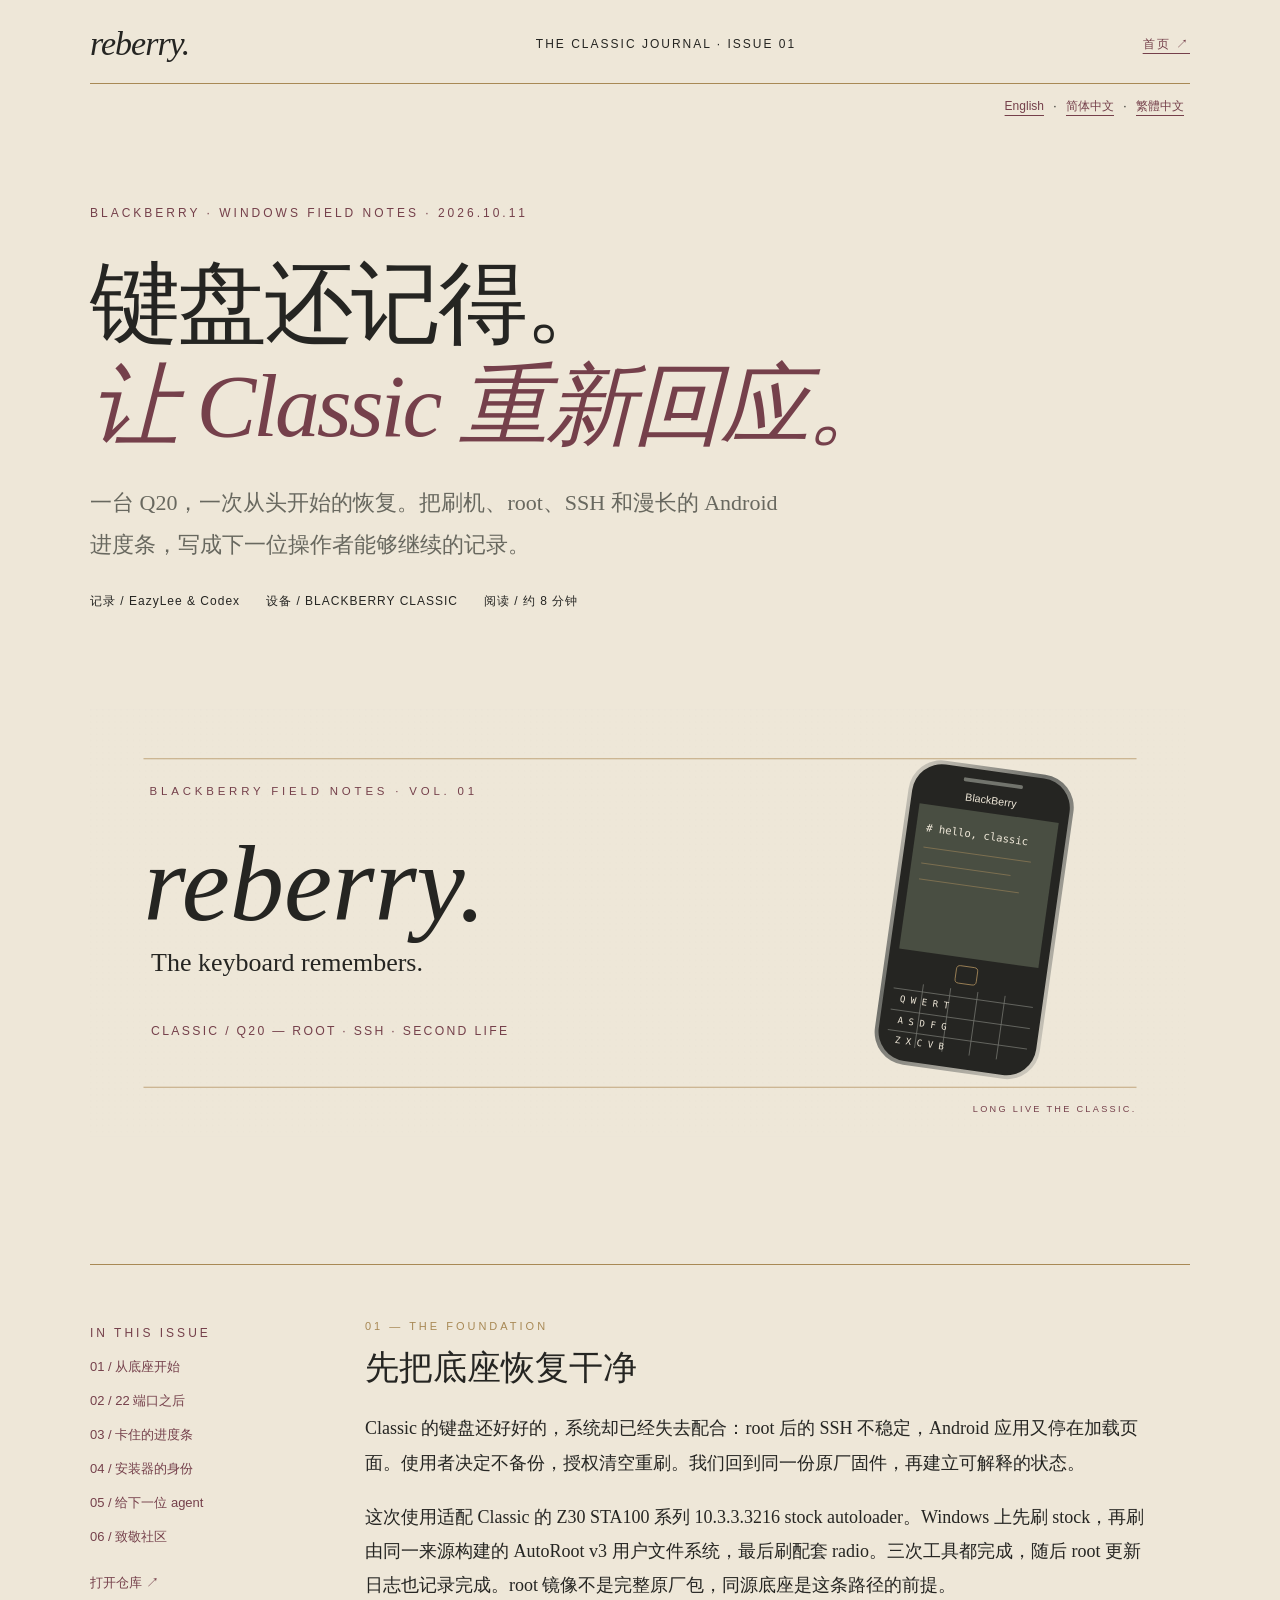
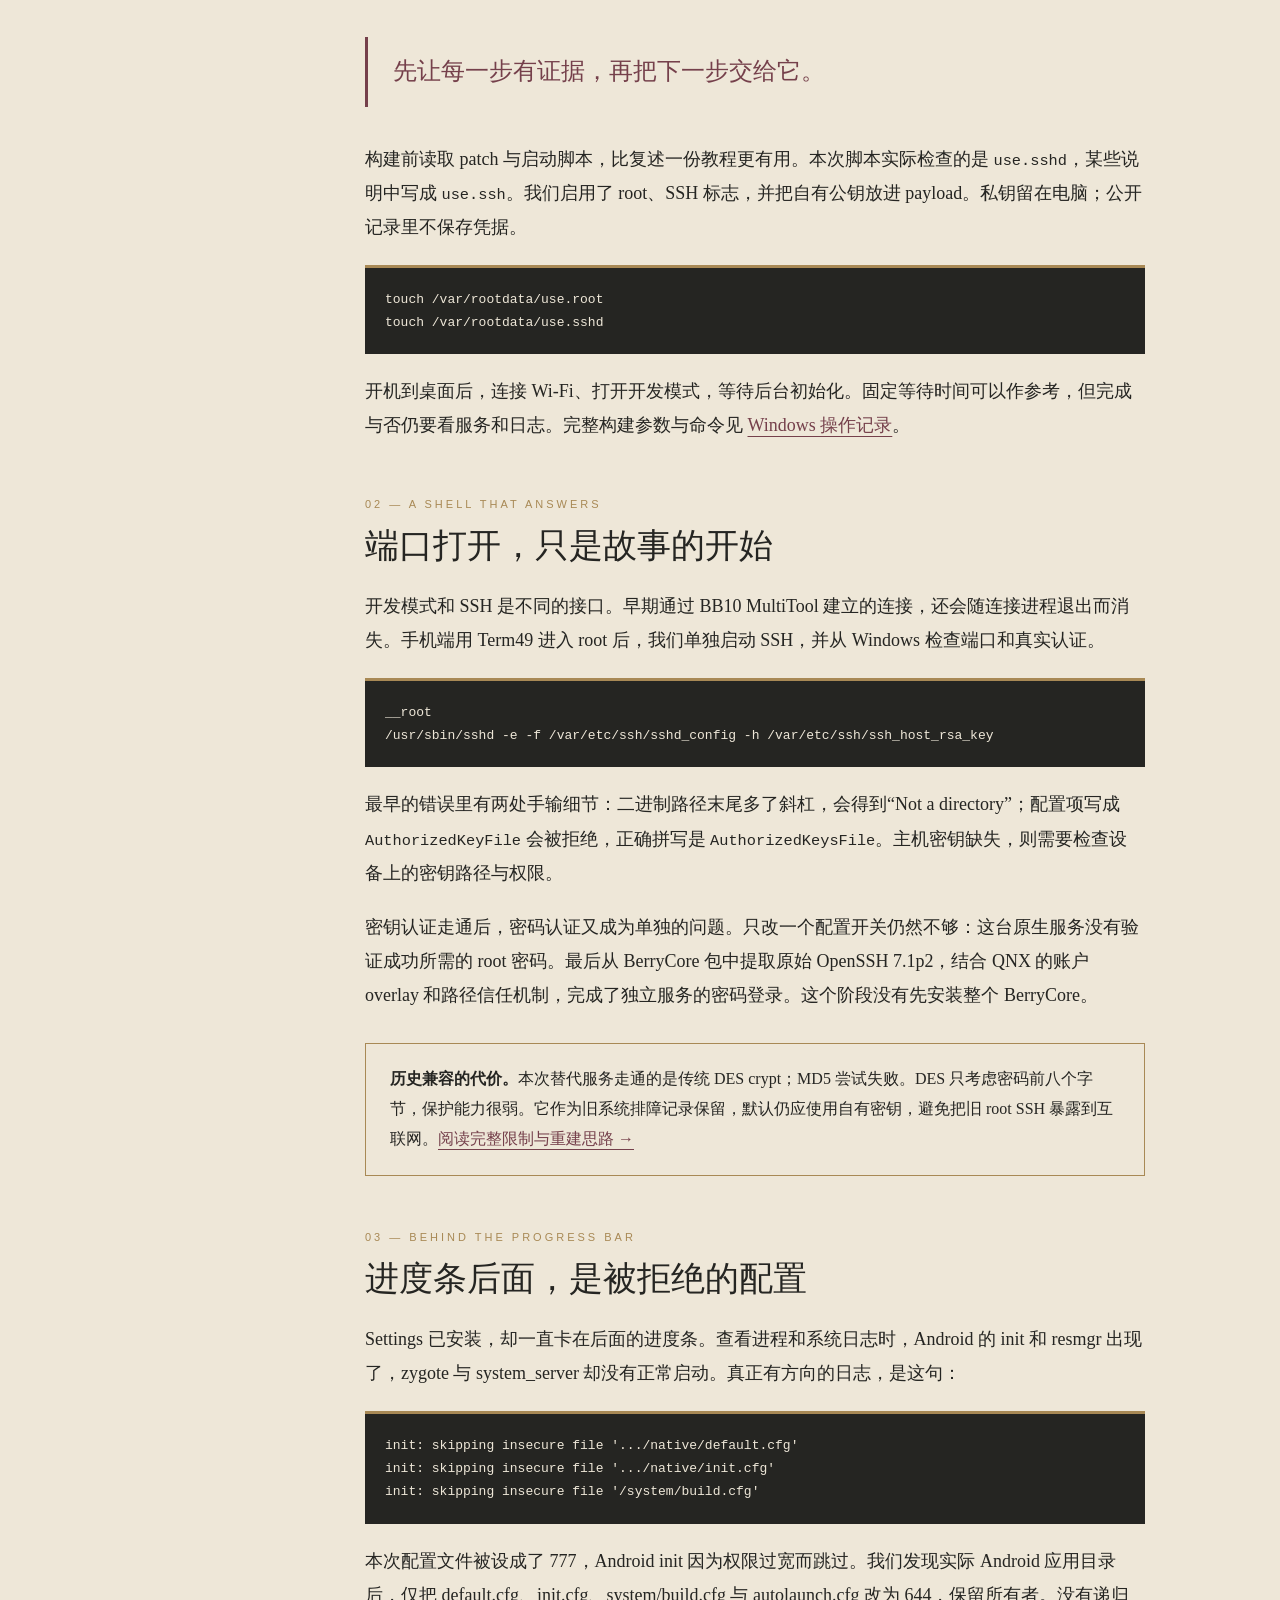
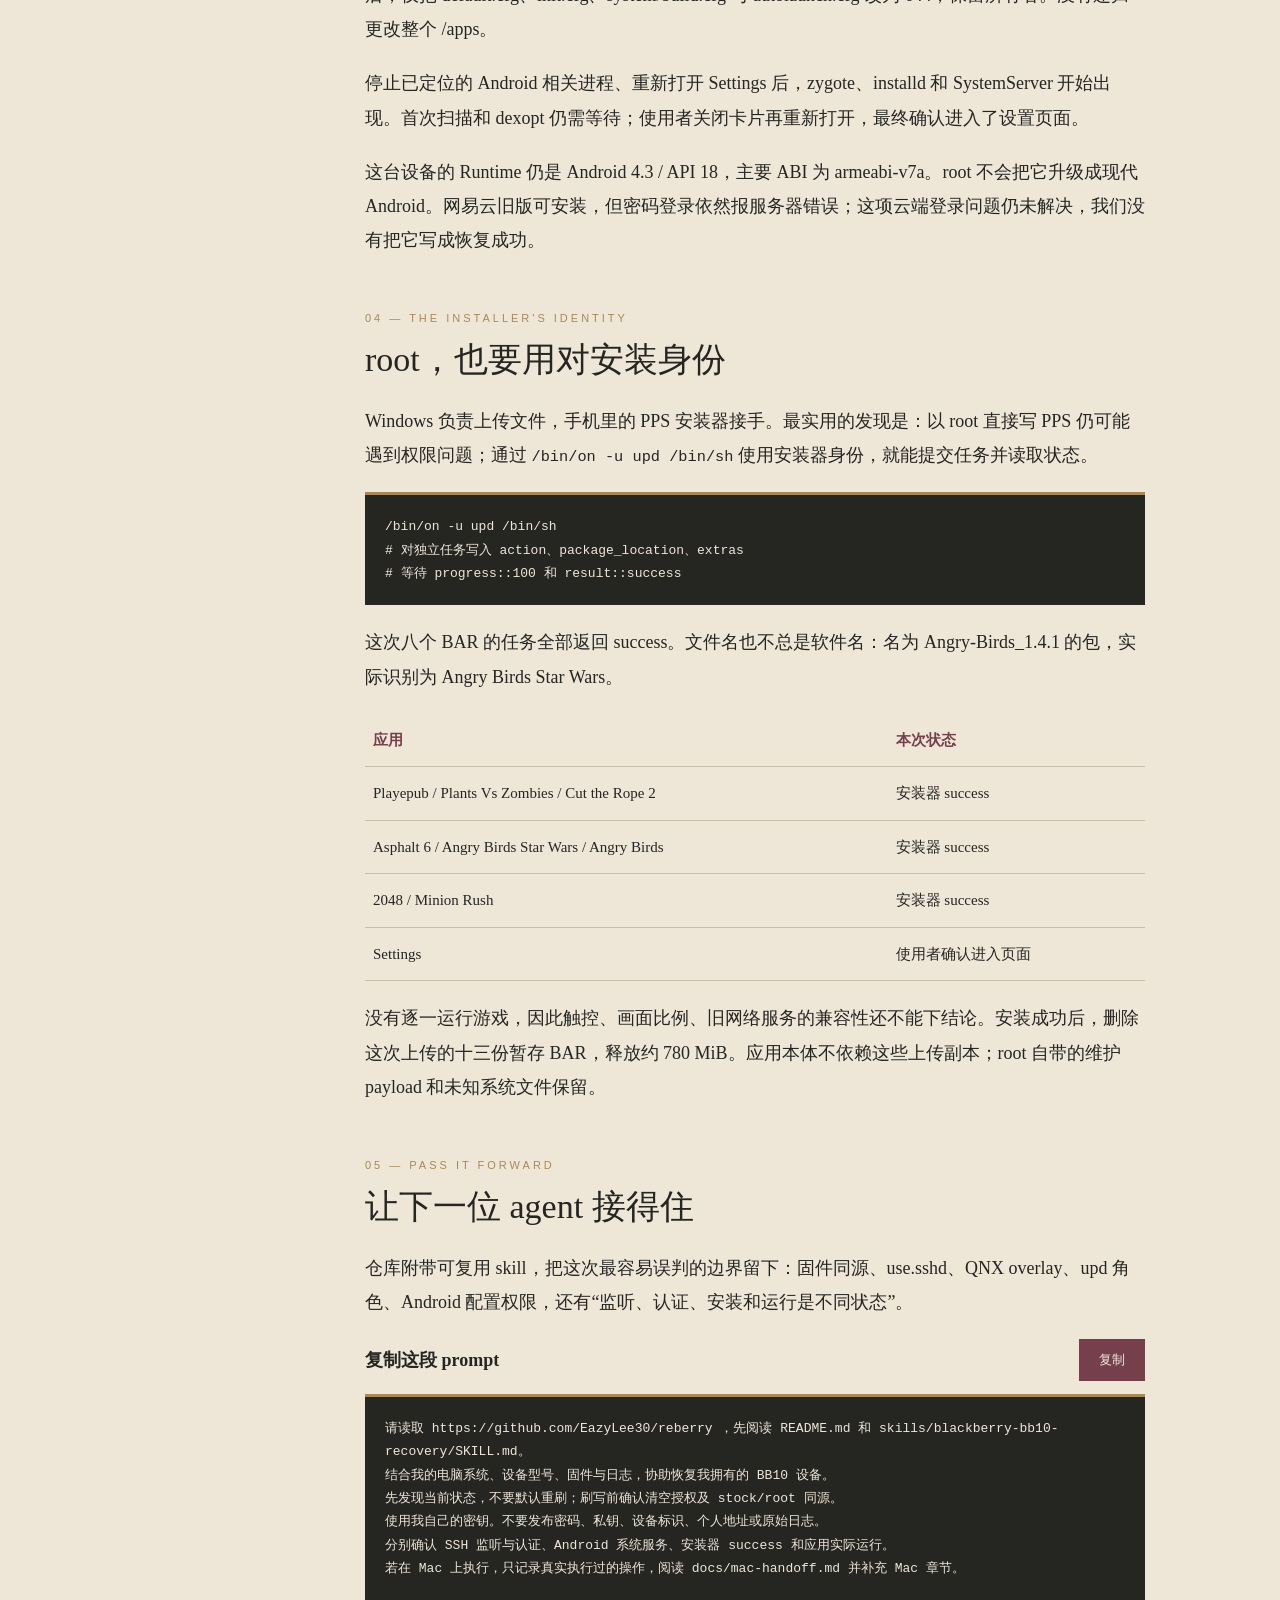
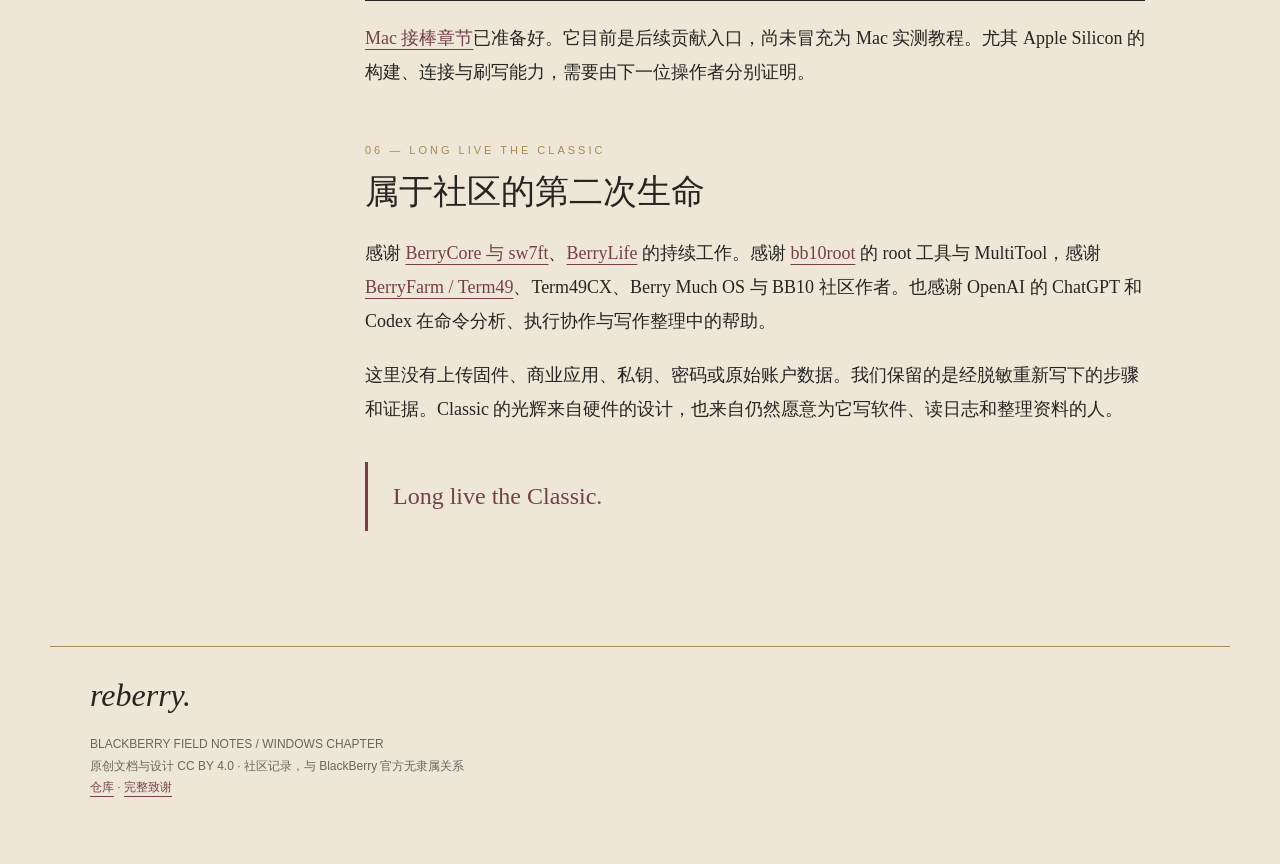
==== site/zh-CN/index.html @ d9a2edde "Publish reberry: Classic field notes, reusable skill and trilingual journal" ====
<!doctype html>
<html lang="zh-CN"><head><meta charset="utf-8"><meta name="viewport" content="width=device-width,initial-scale=1"><title>reberry · 键盘还记得｜BlackBerry Classic 恢复手记</title><meta name="description" content="Windows 上恢复 BlackBerry Classic 的真实记录：Stock、AutoRoot v3、SSH、Android Runtime 权限与 PPS 安装。"><meta name="theme-color" content="#eee7d8"><link rel="canonical" href="https://eazylee.xyz/blackberry/zh-CN/"><link rel="stylesheet" href="../style.css"></head>
<body><header><div class="masthead"><a class="wordmark" href="https://github.com/EazyLee30/reberry">reberry.</a><span>THE CLASSIC JOURNAL · ISSUE 01</span><a href="/">首页 ↗</a></div><nav aria-label="Language" class="languages"><a href="/blackberry/" lang="en">English</a> · <a href="/blackberry/zh-CN/" lang="zh-CN">简体中文</a> · <a href="/blackberry/zh-TW/" lang="zh-TW">繁體中文</a></nav><div class="cover"><span class="eyebrow">BlackBerry · Windows field notes · 2026.10.11</span><h1>键盘还记得。<br><em>让 Classic 重新回应。</em></h1><p class="dek">一台 Q20，一次从头开始的恢复。把刷机、root、SSH 和漫长的 Android 进度条，写成下一位操作者能够继续的记录。</p><div class="byline">记录 / EazyLee &amp; Codex　　设备 / BLACKBERRY CLASSIC　　阅读 / 约 8 分钟</div><img src="../banner.svg" width="1440" height="560" alt="奶油白纸面上的 reberry 字标和 Classic 键盘插画"></div></header>
<main><div class="layout"><aside aria-label="文章目录"><span class="eyebrow">In this issue</span><a href="#begin">01 / 从底座开始</a><a href="#ssh">02 / 22 端口之后</a><a href="#android">03 / 卡住的进度条</a><a href="#install">04 / 安装器的身份</a><a href="#handoff">05 / 给下一位 agent</a><a href="#credits">06 / 致敬社区</a><p><a href="https://github.com/EazyLee30/reberry">打开仓库 ↗</a></p></aside><article>
<h2 id="begin"><span class="chapter">01 — THE FOUNDATION</span>先把底座恢复干净</h2><p>Classic 的键盘还好好的，系统却已经失去配合：root 后的 SSH 不稳定，Android 应用又停在加载页面。使用者决定不备份，授权清空重刷。我们回到同一份原厂固件，再建立可解释的状态。</p><p>这次使用适配 Classic 的 Z30 STA100 系列 10.3.3.3216 stock autoloader。Windows 上先刷 stock，再刷由同一来源构建的 AutoRoot v3 用户文件系统，最后刷配套 radio。三次工具都完成，随后 root 更新日志也记录完成。root 镜像不是完整原厂包，同源底座是这条路径的前提。</p><blockquote>先让每一步有证据，再把下一步交给它。</blockquote><p>构建前读取 patch 与启动脚本，比复述一份教程更有用。本次脚本实际检查的是 <code>use.sshd</code>，某些说明中写成 <code>use.ssh</code>。我们启用了 root、SSH 标志，并把自有公钥放进 payload。私钥留在电脑；公开记录里不保存凭据。</p><pre>touch /var/rootdata/use.root
touch /var/rootdata/use.sshd</pre><p>开机到桌面后，连接 Wi-Fi、打开开发模式，等待后台初始化。固定等待时间可以作参考，但完成与否仍要看服务和日志。完整构建参数与命令见 <a href="https://github.com/EazyLee30/reberry/blob/main/docs/windows-field-notes.md">Windows 操作记录</a>。</p>
<h2 id="ssh"><span class="chapter">02 — A SHELL THAT ANSWERS</span>端口打开，只是故事的开始</h2><p>开发模式和 SSH 是不同的接口。早期通过 BB10 MultiTool 建立的连接，还会随连接进程退出而消失。手机端用 Term49 进入 root 后，我们单独启动 SSH，并从 Windows 检查端口和真实认证。</p><pre>__root
/usr/sbin/sshd -e -f /var/etc/ssh/sshd_config -h /var/etc/ssh/ssh_host_rsa_key</pre><p>最早的错误里有两处手输细节：二进制路径末尾多了斜杠，会得到“Not a directory”；配置项写成 <code>AuthorizedKeyFile</code> 会被拒绝，正确拼写是 <code>AuthorizedKeysFile</code>。主机密钥缺失，则需要检查设备上的密钥路径与权限。</p><p>密钥认证走通后，密码认证又成为单独的问题。只改一个配置开关仍然不够：这台原生服务没有验证成功所需的 root 密码。最后从 BerryCore 包中提取原始 OpenSSH 7.1p2，结合 QNX 的账户 overlay 和路径信任机制，完成了独立服务的密码登录。这个阶段没有先安装整个 BerryCore。</p><div class="note"><strong>历史兼容的代价。</strong>本次替代服务走通的是传统 DES crypt；MD5 尝试失败。DES 只考虑密码前八个字节，保护能力很弱。它作为旧系统排障记录保留，默认仍应使用自有密钥，避免把旧 root SSH 暴露到互联网。<a href="https://github.com/EazyLee30/reberry/blob/main/skills/blackberry-bb10-recovery/references/password-ssh.md">阅读完整限制与重建思路 →</a></div>
<h2 id="android"><span class="chapter">03 — BEHIND THE PROGRESS BAR</span>进度条后面，是被拒绝的配置</h2><p>Settings 已安装，却一直卡在后面的进度条。查看进程和系统日志时，Android 的 init 和 resmgr 出现了，zygote 与 system_server 却没有正常启动。真正有方向的日志，是这句：</p><pre>init: skipping insecure file '.../native/default.cfg'
init: skipping insecure file '.../native/init.cfg'
init: skipping insecure file '/system/build.cfg'</pre><p>本次配置文件被设成了 777，Android init 因为权限过宽而跳过。我们发现实际 Android 应用目录后，仅把 default.cfg、init.cfg、system/build.cfg 与 autolaunch.cfg 改为 644，保留所有者。没有递归更改整个 /apps。</p><p>停止已定位的 Android 相关进程、重新打开 Settings 后，zygote、installd 和 SystemServer 开始出现。首次扫描和 dexopt 仍需等待；使用者关闭卡片再重新打开，最终确认进入了设置页面。</p><p>这台设备的 Runtime 仍是 Android 4.3 / API 18，主要 ABI 为 armeabi-v7a。root 不会把它升级成现代 Android。网易云旧版可安装，但密码登录依然报服务器错误；这项云端登录问题仍未解决，我们没有把它写成恢复成功。</p>
<h2 id="install"><span class="chapter">04 — THE INSTALLER'S IDENTITY</span>root，也要用对安装身份</h2><p>Windows 负责上传文件，手机里的 PPS 安装器接手。最实用的发现是：以 root 直接写 PPS 仍可能遇到权限问题；通过 <code>/bin/on -u upd /bin/sh</code> 使用安装器身份，就能提交任务并读取状态。</p><pre>/bin/on -u upd /bin/sh
# 对独立任务写入 action、package_location、extras
# 等待 progress::100 和 result::success</pre><p>这次八个 BAR 的任务全部返回 success。文件名也不总是软件名：名为 Angry-Birds_1.4.1 的包，实际识别为 Angry Birds Star Wars。</p><div class="table-wrap"><table><thead><tr><th>应用</th><th>本次状态</th></tr></thead><tbody><tr><td>Playepub / Plants Vs Zombies / Cut the Rope 2</td><td>安装器 success</td></tr><tr><td>Asphalt 6 / Angry Birds Star Wars / Angry Birds</td><td>安装器 success</td></tr><tr><td>2048 / Minion Rush</td><td>安装器 success</td></tr><tr><td>Settings</td><td>使用者确认进入页面</td></tr></tbody></table></div><p>没有逐一运行游戏，因此触控、画面比例、旧网络服务的兼容性还不能下结论。安装成功后，删除这次上传的十三份暂存 BAR，释放约 780 MiB。应用本体不依赖这些上传副本；root 自带的维护 payload 和未知系统文件保留。</p>
<h2 id="handoff"><span class="chapter">05 — PASS IT FORWARD</span>让下一位 agent 接得住</h2><p>仓库附带可复用 skill，把这次最容易误判的边界留下：固件同源、use.sshd、QNX overlay、upd 角色、Android 配置权限，还有“监听、认证、安装和运行是不同状态”。</p><div class="prompt-head"><strong>复制这段 prompt</strong><button id="copy" type="button">复制</button></div><pre id="prompt">请读取 https://github.com/EazyLee30/reberry ，先阅读 README.md 和 skills/blackberry-bb10-recovery/SKILL.md。
结合我的电脑系统、设备型号、固件与日志，协助恢复我拥有的 BB10 设备。
先发现当前状态，不要默认重刷；刷写前确认清空授权及 stock/root 同源。
使用我自己的密钥。不要发布密码、私钥、设备标识、个人地址或原始日志。
分别确认 SSH 监听与认证、Android 系统服务、安装器 success 和应用实际运行。
若在 Mac 上执行，只记录真实执行过的操作，阅读 docs/mac-handoff.md 并补充 Mac 章节。</pre><p><a href="https://github.com/EazyLee30/reberry/blob/main/docs/mac-handoff.md">Mac 接棒章节</a>已准备好。它目前是后续贡献入口，尚未冒充为 Mac 实测教程。尤其 Apple Silicon 的构建、连接与刷写能力，需要由下一位操作者分别证明。</p>
<h2 id="credits"><span class="chapter">06 — LONG LIVE THE CLASSIC</span>属于社区的第二次生命</h2><p>感谢 <a href="https://github.com/sw7ft/BerryCore">BerryCore 与 sw7ft</a>、<a href="https://bberrylife.github.io/">BerryLife</a> 的持续工作。感谢 <a href="https://github.com/bb10root">bb10root</a> 的 root 工具与 MultiTool，感谢 <a href="https://github.com/BerryFarm/Term49">BerryFarm / Term49</a>、Term49CX、Berry Much OS 与 BB10 社区作者。也感谢 OpenAI 的 ChatGPT 和 Codex 在命令分析、执行协作与写作整理中的帮助。</p><p>这里没有上传固件、商业应用、私钥、密码或原始账户数据。我们保留的是经脱敏重新写下的步骤和证据。Classic 的光辉来自硬件的设计，也来自仍然愿意为它写软件、读日志和整理资料的人。</p><blockquote>Long live the Classic.</blockquote></article></div></main><footer><span class="footer-title">reberry.</span><p>BLACKBERRY FIELD NOTES / WINDOWS CHAPTER<br>原创文档与设计 CC BY 4.0 · 社区记录，与 BlackBerry 官方无隶属关系<br><a href="https://github.com/EazyLee30/reberry">仓库</a> · <a href="https://github.com/EazyLee30/reberry/blob/main/docs/credits.md">完整致谢</a></p></footer><script>document.getElementById('copy').addEventListener('click',async function(){try{await navigator.clipboard.writeText(document.getElementById('prompt').textContent);this.textContent='已复制';}catch(e){this.textContent='请选中文字复制';}});</script></body></html>
---- site/style.css ----
:root{--paper:#eee7d8;--ink:#252522;--berry:#75404b;--brass:#a88955;--muted:#68685f}*{box-sizing:border-box}html{scroll-behavior:smooth}body{margin:0;background:var(--paper);color:var(--ink);font-family:Georgia,"Noto Serif SC","Songti SC",SimSun,serif;font-size:18px;line-height:1.9}a{color:var(--berry);text-underline-offset:5px}header,main,footer{max-width:1180px;margin:auto;padding:0 40px}.masthead{display:flex;justify-content:space-between;align-items:center;border-bottom:1px solid var(--brass);padding-top:25px;padding-bottom:20px;font:12px/1.5 Arial,sans-serif;letter-spacing:2px}.wordmark{font:italic 34px Georgia,serif;letter-spacing:-1px;color:var(--ink);text-decoration:none}.cover{position:relative;padding:65px 0 50px;border-bottom:1px solid var(--brass)}.eyebrow{font:12px Arial,sans-serif;letter-spacing:3px;color:var(--berry);text-transform:uppercase}h1{font-weight:400;font-size:clamp(48px,7vw,90px);line-height:1.14;letter-spacing:-3px;margin:25px 0}h1 em{color:var(--berry)}.dek{max-width:710px;font-size:22px;color:var(--muted)}.cover img{width:100%;margin-top:30px}.byline{font:12px/1.8 Arial,sans-serif;letter-spacing:1px;margin-top:25px}.layout{display:grid;grid-template-columns:210px minmax(0,1fr);gap:65px;padding-top:55px}aside{font:13px/2 Arial,sans-serif;position:sticky;top:30px;align-self:start}aside a{display:block;text-decoration:none;margin:8px 0}article{max-width:780px;min-width:0}article h2{font-size:34px;font-weight:400;line-height:1.4;margin:55px 0 20px}article h2:first-child{margin-top:0}.chapter{display:block;font:11px Arial,sans-serif;color:var(--brass);letter-spacing:3px;margin-bottom:12px}p{margin:20px 0}blockquote{border-left:3px solid var(--berry);padding:12px 25px;margin:35px 0;font-size:24px;color:var(--berry)}pre{background:#252522;color:#eee7d8;border-top:3px solid var(--brass);padding:20px;overflow:auto;font:13px/1.8 Consolas,monospace;white-space:pre-wrap;overflow-wrap:anywhere}code{font-family:Consolas,monospace;font-size:.85em}.note{padding:20px 24px;border:1px solid var(--brass);font-size:16px;margin:30px 0}.table-wrap{overflow:auto}table{width:100%;border-collapse:collapse;font-size:15px}th,td{text-align:left;padding:12px 8px;border-bottom:1px solid #c7beac}th{color:var(--berry)}button{background:var(--berry);color:var(--paper);border:0;padding:12px 20px;font:13px Arial,sans-serif;cursor:pointer}.prompt-head{display:flex;align-items:center;justify-content:space-between;gap:15px}footer{margin-top:80px;padding-top:30px;padding-bottom:45px;border-top:1px solid var(--brass);font:12px/1.8 Arial,sans-serif;color:var(--muted)}.footer-title{font:italic 32px Georgia,serif;color:var(--ink)}@media(max-width:800px){header,main,footer{padding-left:22px;padding-right:22px}.layout{display:block;padding-top:35px}aside{position:static;border-bottom:1px solid var(--brass);padding-bottom:20px;margin-bottom:35px}aside a{display:inline-block;margin-right:15px}h1{letter-spacing:-1px}.dek{font-size:19px}.masthead{letter-spacing:1px;font-size:10px}article h2{font-size:28px}body{font-size:17px}.cover{padding-top:38px}}

.languages{padding:14px 0;font:12px Arial,sans-serif;text-align:right}.languages a{margin:0 6px}
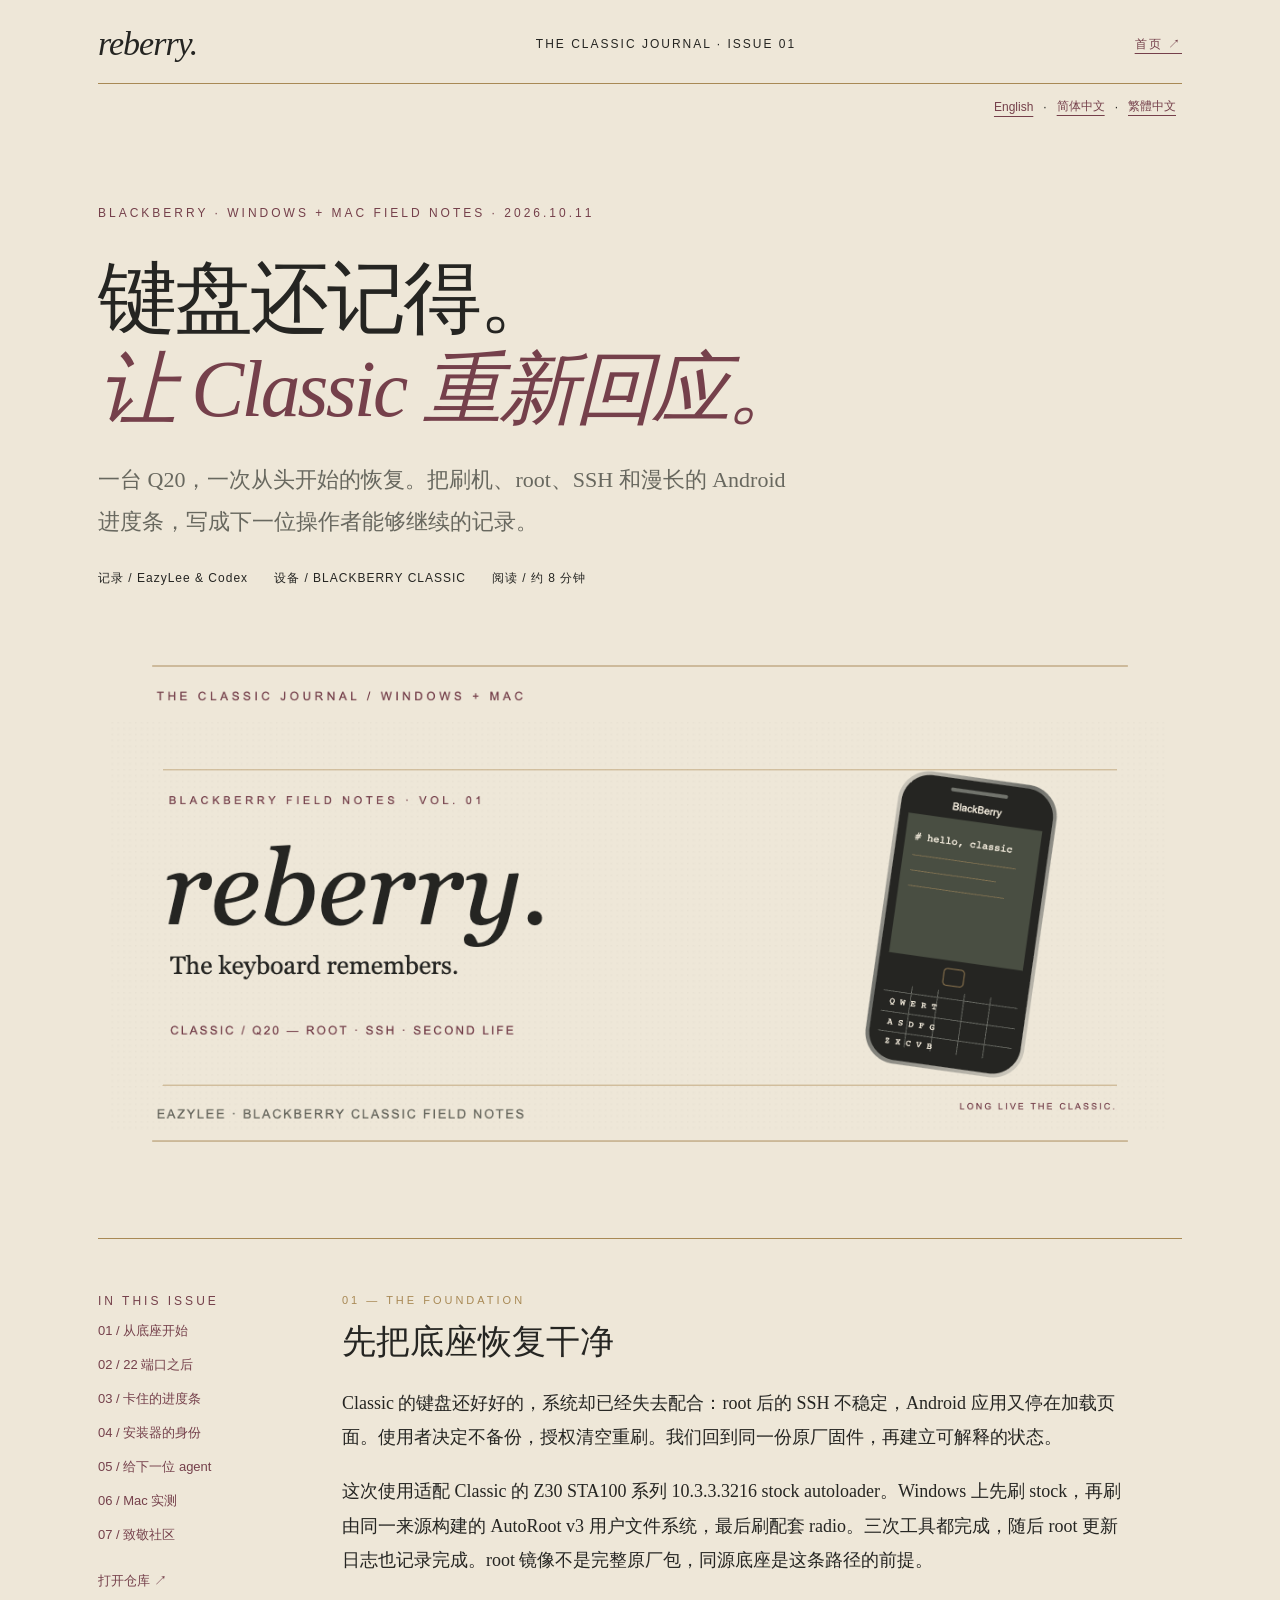
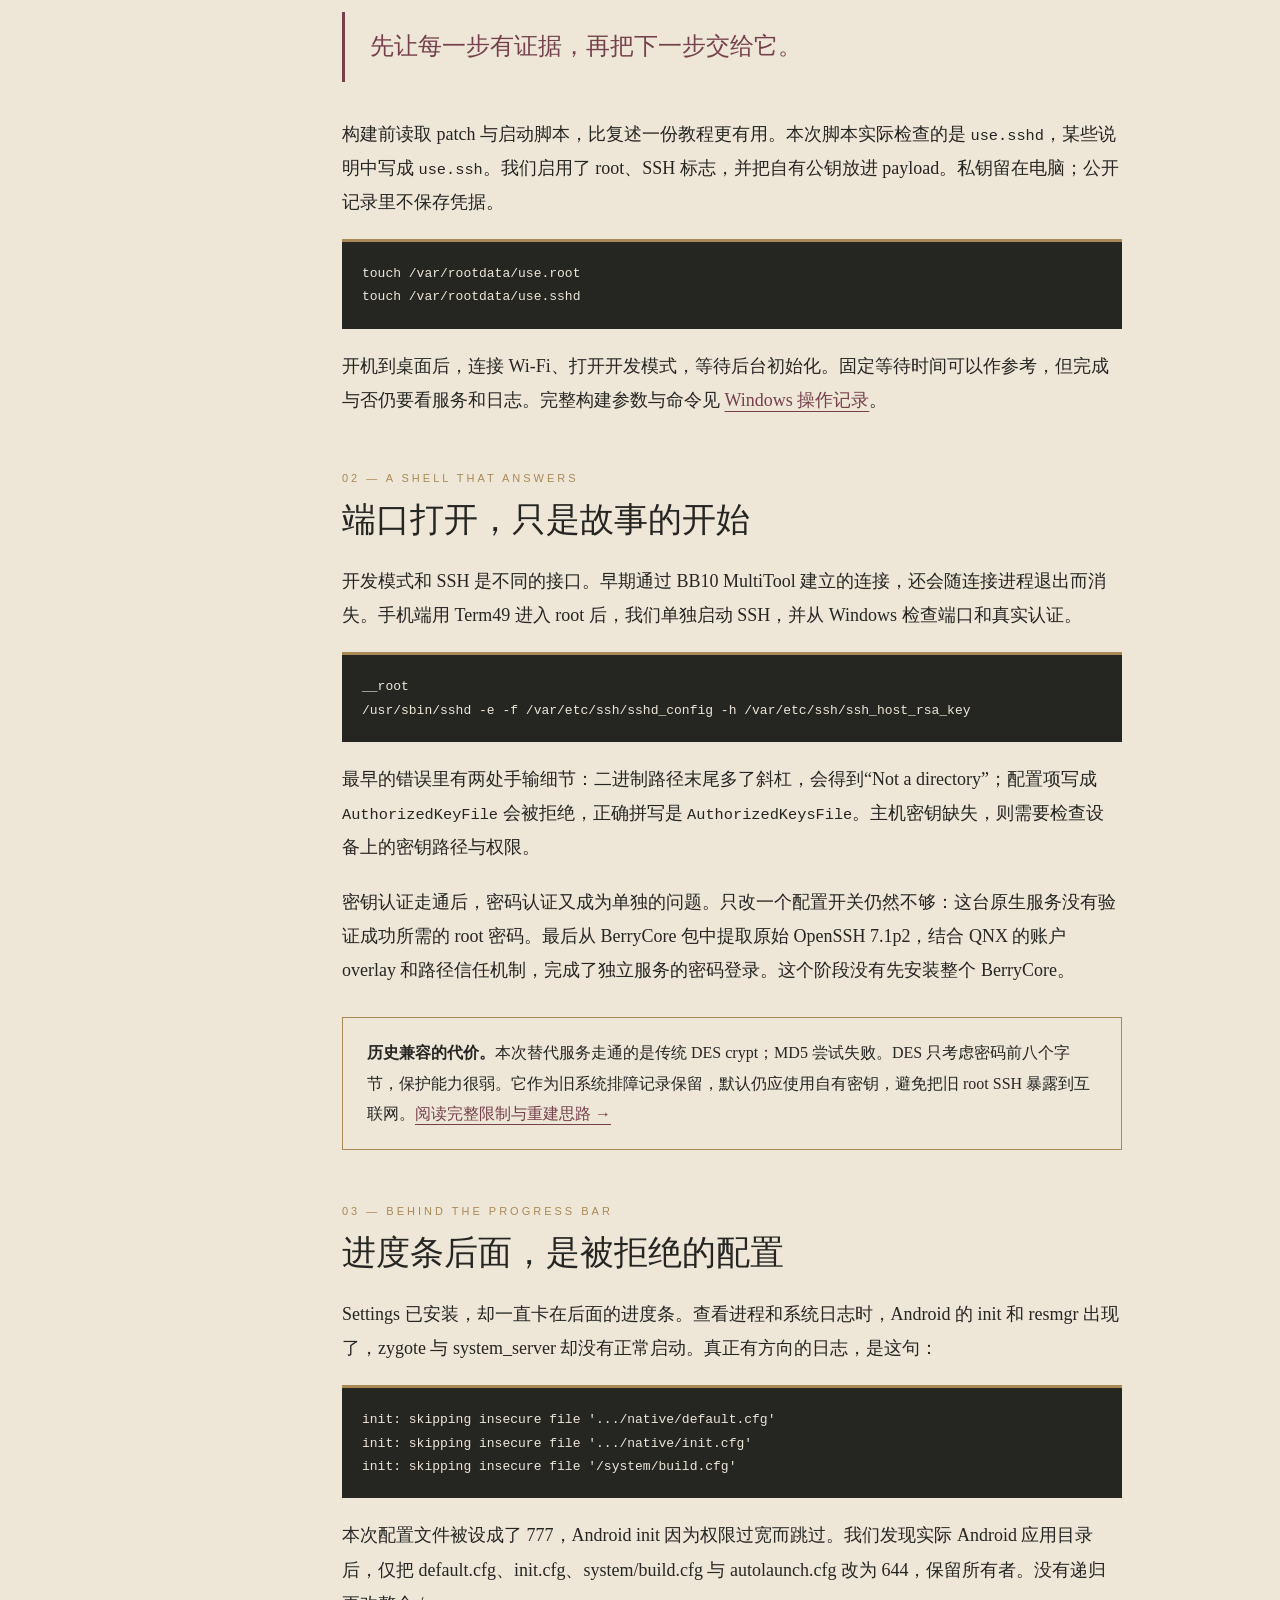
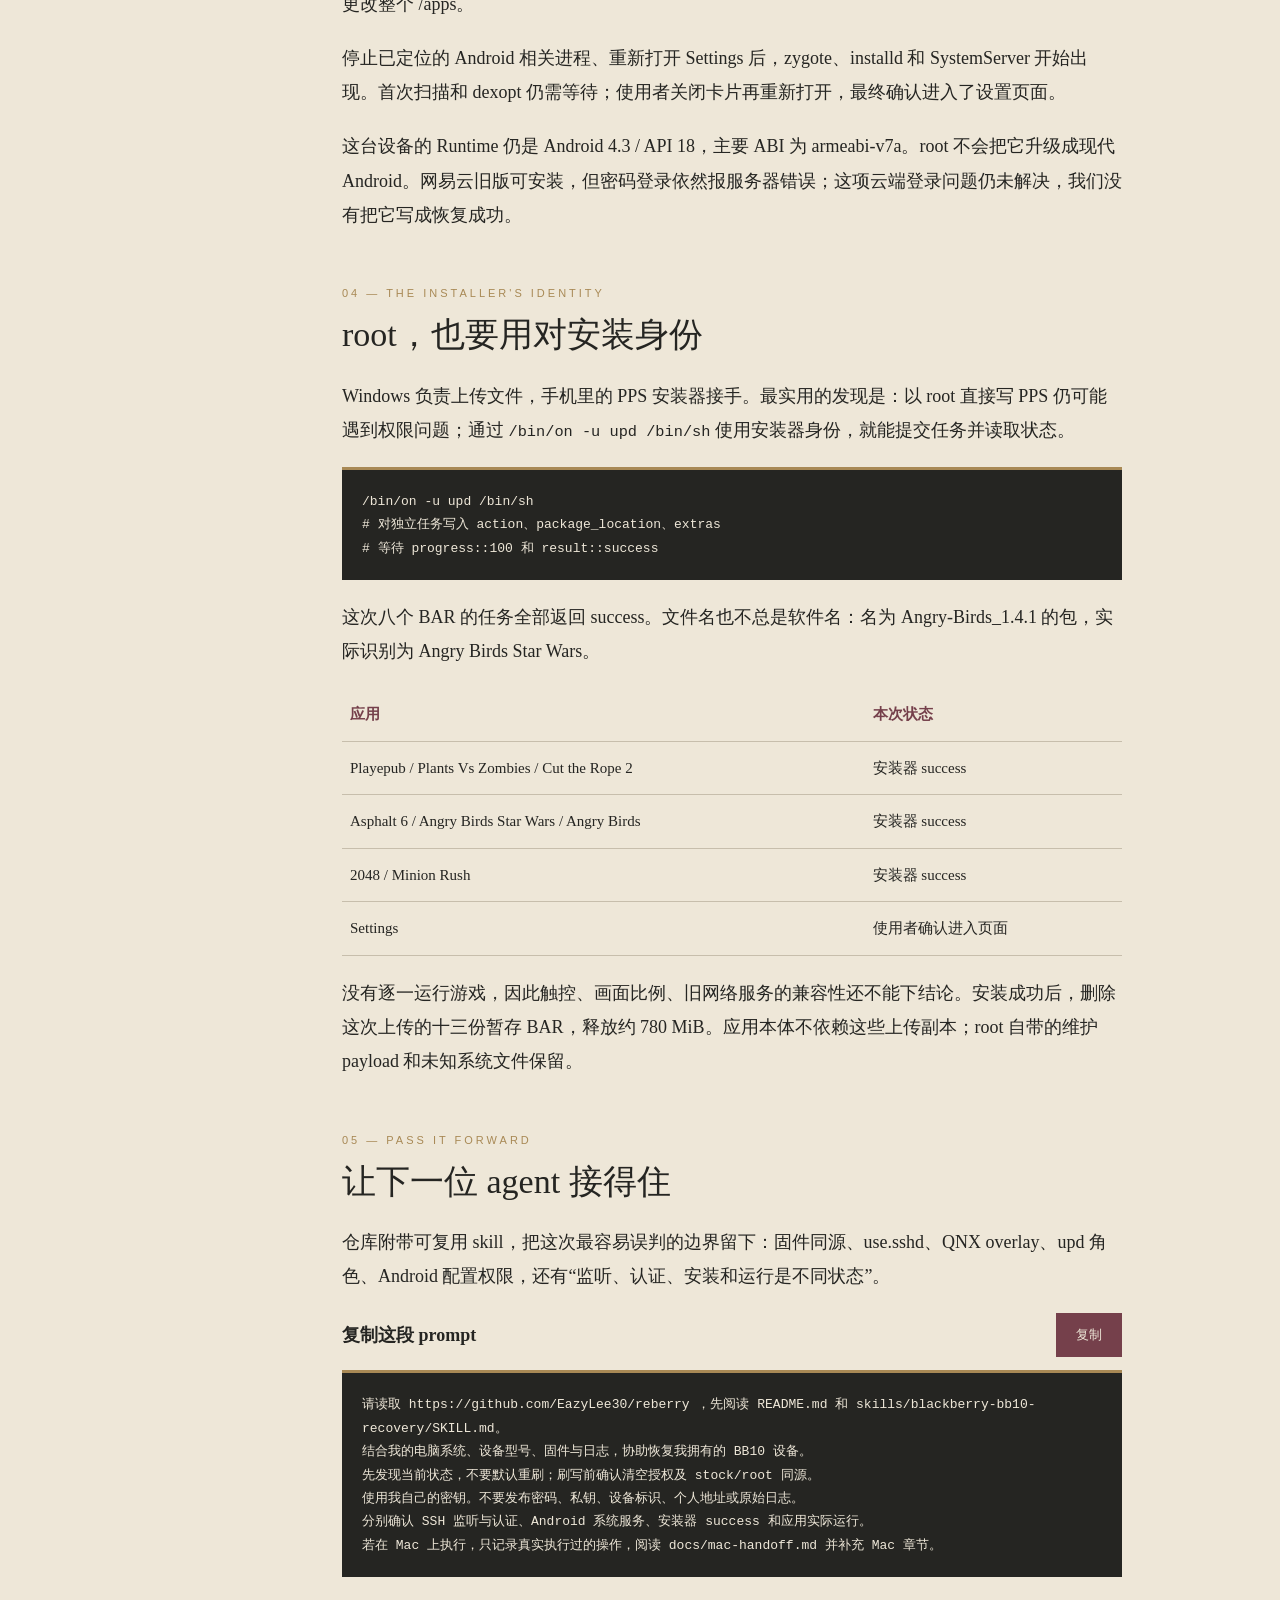
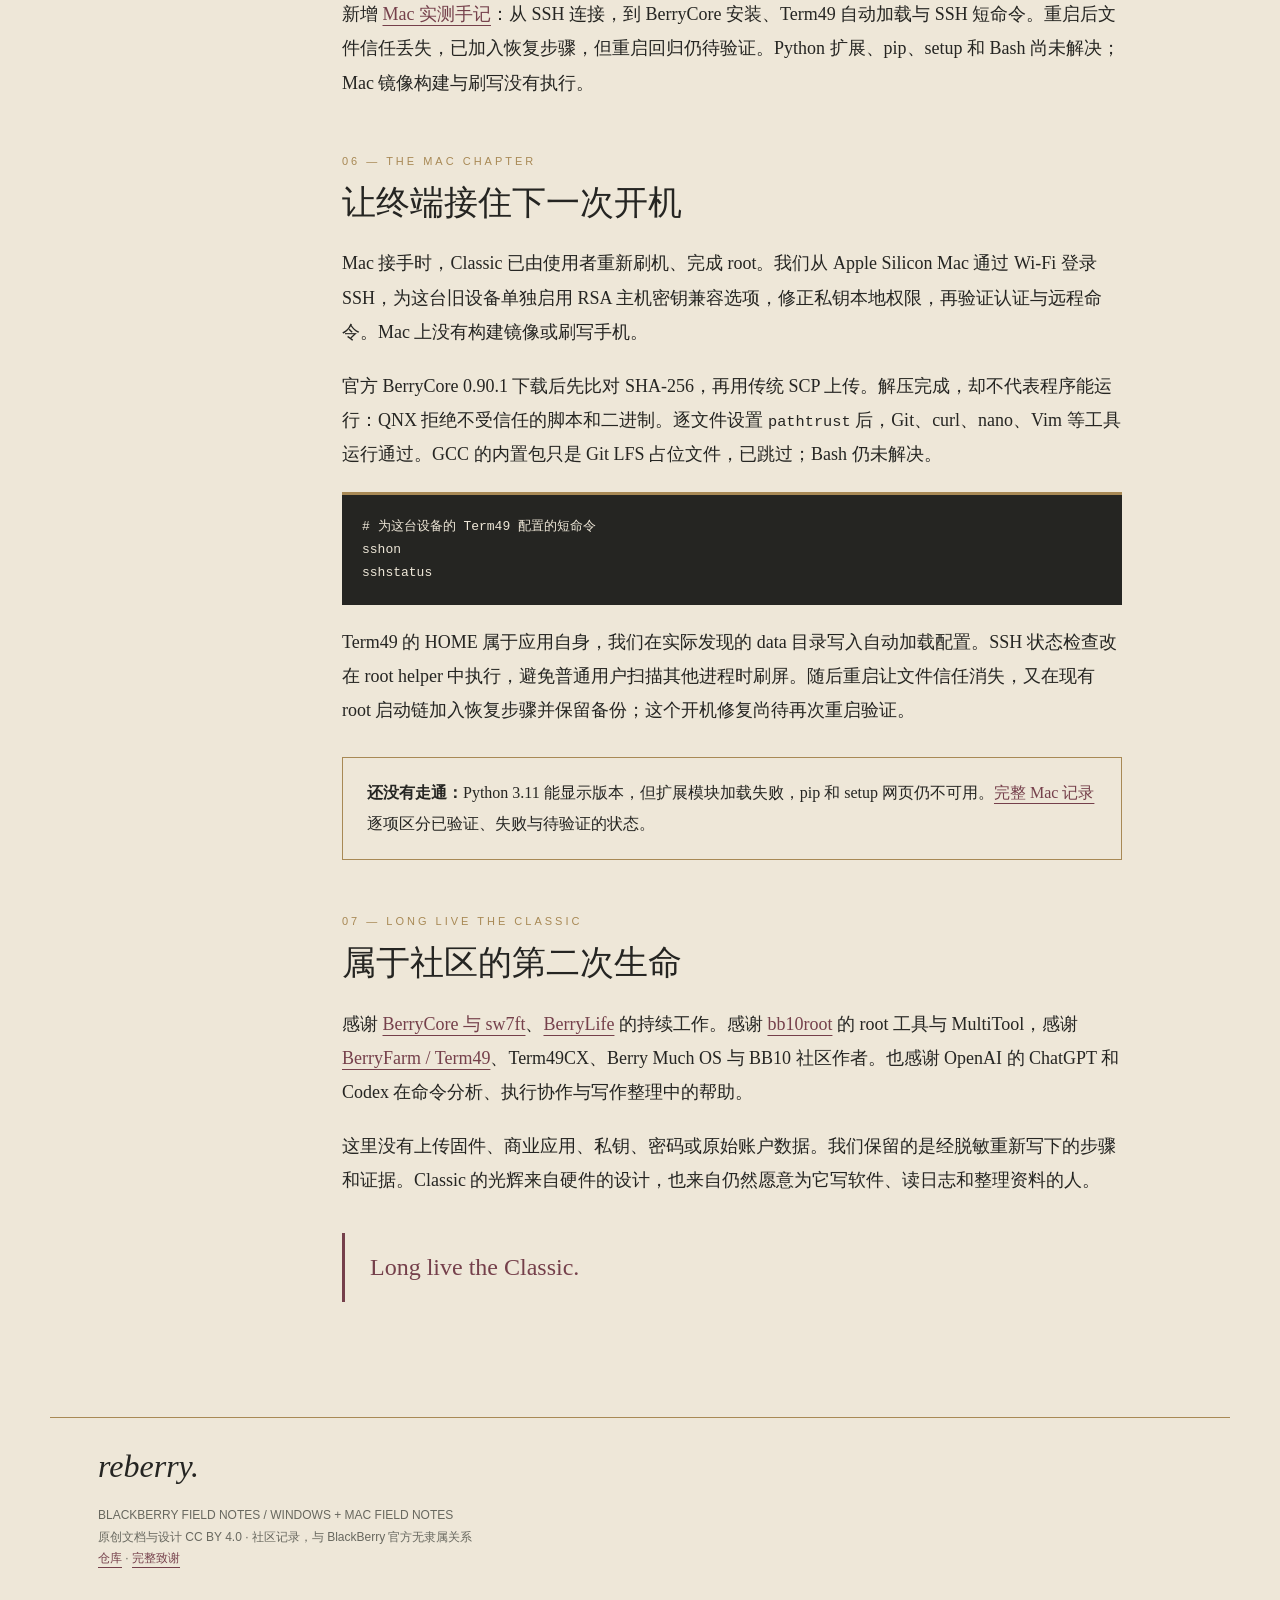
==== commit 0da28b49: "Document Mac BerryCore field work and improve responsive sharing previews" ====
--- a/site/zh-CN/index.html
+++ b/site/zh-CN/index.html
@@ -1,7 +1,29 @@
 <!doctype html>
-<html lang="zh-CN"><head><meta charset="utf-8"><meta name="viewport" content="width=device-width,initial-scale=1"><title>reberry · 键盘还记得｜BlackBerry Classic 恢复手记</title><meta name="description" content="Windows 上恢复 BlackBerry Classic 的真实记录：Stock、AutoRoot v3、SSH、Android Runtime 权限与 PPS 安装。"><meta name="theme-color" content="#eee7d8"><link rel="canonical" href="https://eazylee.xyz/blackberry/zh-CN/"><link rel="stylesheet" href="../style.css"></head>
-<body><header><div class="masthead"><a class="wordmark" href="https://github.com/EazyLee30/reberry">reberry.</a><span>THE CLASSIC JOURNAL · ISSUE 01</span><a href="/">首页 ↗</a></div><nav aria-label="Language" class="languages"><a href="/blackberry/" lang="en">English</a> · <a href="/blackberry/zh-CN/" lang="zh-CN">简体中文</a> · <a href="/blackberry/zh-TW/" lang="zh-TW">繁體中文</a></nav><div class="cover"><span class="eyebrow">BlackBerry · Windows field notes · 2026.10.11</span><h1>键盘还记得。<br><em>让 Classic 重新回应。</em></h1><p class="dek">一台 Q20，一次从头开始的恢复。把刷机、root、SSH 和漫长的 Android 进度条，写成下一位操作者能够继续的记录。</p><div class="byline">记录 / EazyLee &amp; Codex　　设备 / BLACKBERRY CLASSIC　　阅读 / 约 8 分钟</div><img src="../banner.svg" width="1440" height="560" alt="奶油白纸面上的 reberry 字标和 Classic 键盘插画"></div></header>
-<main><div class="layout"><aside aria-label="文章目录"><span class="eyebrow">In this issue</span><a href="#begin">01 / 从底座开始</a><a href="#ssh">02 / 22 端口之后</a><a href="#android">03 / 卡住的进度条</a><a href="#install">04 / 安装器的身份</a><a href="#handoff">05 / 给下一位 agent</a><a href="#credits">06 / 致敬社区</a><p><a href="https://github.com/EazyLee30/reberry">打开仓库 ↗</a></p></aside><article>
+<html lang="zh-CN"><head><meta charset="utf-8"><meta name="viewport" content="width=device-width,initial-scale=1"><title>reberry · 键盘还记得</title><meta name="description" content="黑莓 Classic 的第二次生命：Windows 恢复、Mac SSH、BerryCore 与 Term49 实测手记。"><meta name="theme-color" content="#eee7d8"><link rel="canonical" href="https://eazylee.xyz/reberry/zh-CN/"><link rel="stylesheet" href="../style.css">
+<meta property="og:type" content="article">
+<meta property="og:site_name" content="reberry">
+<meta property="og:locale" content="zh_CN">
+<meta property="og:title" content="reberry · 键盘还记得">
+<meta property="og:description" content="黑莓 Classic 的第二次生命：Windows 恢复、Mac SSH、BerryCore 与 Term49 实测手记。">
+<meta property="og:url" content="https://eazylee.xyz/reberry/zh-CN/">
+<meta property="og:image" content="https://eazylee.xyz/reberry/share-cover-v1.png">
+<meta property="og:image:secure_url" content="https://eazylee.xyz/reberry/share-cover-v1.png">
+<meta property="og:image:type" content="image/png">
+<meta property="og:image:width" content="1200">
+<meta property="og:image:height" content="630">
+<meta property="og:image:alt" content="reberry — The keyboard remembers. BlackBerry Classic field notes.">
+<meta name="twitter:card" content="summary_large_image">
+<meta name="twitter:title" content="reberry · 键盘还记得">
+<meta name="twitter:description" content="黑莓 Classic 的第二次生命：Windows 恢复、Mac SSH、BerryCore 与 Term49 实测手记。">
+<meta name="twitter:image" content="https://eazylee.xyz/reberry/share-cover-v1.png">
+<meta name="twitter:image:alt" content="reberry — The keyboard remembers. BlackBerry Classic field notes.">
+<link rel="icon" type="image/png" sizes="32x32" href="/reberry/favicon-32.png">
+<link rel="icon" type="image/png" sizes="192x192" href="/reberry/share-icon.png">
+<link rel="apple-touch-icon" sizes="180x180" href="/reberry/apple-touch-icon.png">
+<link rel="image_src" href="https://eazylee.xyz/reberry/share-icon.png">
+</head>
+<body><header><div class="masthead"><a class="wordmark" href="https://github.com/EazyLee30/reberry">reberry.</a><span>THE CLASSIC JOURNAL · ISSUE 01</span><a href="/">首页 ↗</a></div><nav aria-label="Language" class="languages"><a href="/reberry/" lang="en">English</a> · <a href="/reberry/zh-CN/" lang="zh-CN">简体中文</a> · <a href="/reberry/zh-TW/" lang="zh-TW">繁體中文</a></nav><div class="cover"><span class="eyebrow">BlackBerry · Windows + Mac field notes · 2026.10.11</span><h1>键盘还记得。<br><em>让 Classic 重新回应。</em></h1><p class="dek">一台 Q20，一次从头开始的恢复。把刷机、root、SSH 和漫长的 Android 进度条，写成下一位操作者能够继续的记录。</p><div class="byline">记录 / EazyLee &amp; Codex　　设备 / BLACKBERRY CLASSIC　　阅读 / 约 8 分钟</div><img src="../share-cover-v1.png" width="1200" height="630" alt="奶油白纸面上的 reberry 字标和 Classic 键盘插画"></div></header>
+<main><div class="layout"><aside aria-label="文章目录"><span class="eyebrow">In this issue</span><a href="#begin">01 / 从底座开始</a><a href="#ssh">02 / 22 端口之后</a><a href="#android">03 / 卡住的进度条</a><a href="#install">04 / 安装器的身份</a><a href="#handoff">05 / 给下一位 agent</a><a href="#mac">06 / Mac 实测</a><a href="#credits">07 / 致敬社区</a><p><a href="https://github.com/EazyLee30/reberry">打开仓库 ↗</a></p></aside><article>
 <h2 id="begin"><span class="chapter">01 — THE FOUNDATION</span>先把底座恢复干净</h2><p>Classic 的键盘还好好的，系统却已经失去配合：root 后的 SSH 不稳定，Android 应用又停在加载页面。使用者决定不备份，授权清空重刷。我们回到同一份原厂固件，再建立可解释的状态。</p><p>这次使用适配 Classic 的 Z30 STA100 系列 10.3.3.3216 stock autoloader。Windows 上先刷 stock，再刷由同一来源构建的 AutoRoot v3 用户文件系统，最后刷配套 radio。三次工具都完成，随后 root 更新日志也记录完成。root 镜像不是完整原厂包，同源底座是这条路径的前提。</p><blockquote>先让每一步有证据，再把下一步交给它。</blockquote><p>构建前读取 patch 与启动脚本，比复述一份教程更有用。本次脚本实际检查的是 <code>use.sshd</code>，某些说明中写成 <code>use.ssh</code>。我们启用了 root、SSH 标志，并把自有公钥放进 payload。私钥留在电脑；公开记录里不保存凭据。</p><pre>touch /var/rootdata/use.root
 touch /var/rootdata/use.sshd</pre><p>开机到桌面后，连接 Wi-Fi、打开开发模式，等待后台初始化。固定等待时间可以作参考，但完成与否仍要看服务和日志。完整构建参数与命令见 <a href="https://github.com/EazyLee30/reberry/blob/main/docs/windows-field-notes.md">Windows 操作记录</a>。</p>
 <h2 id="ssh"><span class="chapter">02 — A SHELL THAT ANSWERS</span>端口打开，只是故事的开始</h2><p>开发模式和 SSH 是不同的接口。早期通过 BB10 MultiTool 建立的连接，还会随连接进程退出而消失。手机端用 Term49 进入 root 后，我们单独启动 SSH，并从 Windows 检查端口和真实认证。</p><pre>__root
@@ -17,5 +39,8 @@
 先发现当前状态，不要默认重刷；刷写前确认清空授权及 stock/root 同源。
 使用我自己的密钥。不要发布密码、私钥、设备标识、个人地址或原始日志。
 分别确认 SSH 监听与认证、Android 系统服务、安装器 success 和应用实际运行。
-若在 Mac 上执行，只记录真实执行过的操作，阅读 docs/mac-handoff.md 并补充 Mac 章节。</pre><p><a href="https://github.com/EazyLee30/reberry/blob/main/docs/mac-handoff.md">Mac 接棒章节</a>已准备好。它目前是后续贡献入口，尚未冒充为 Mac 实测教程。尤其 Apple Silicon 的构建、连接与刷写能力，需要由下一位操作者分别证明。</p>
-<h2 id="credits"><span class="chapter">06 — LONG LIVE THE CLASSIC</span>属于社区的第二次生命</h2><p>感谢 <a href="https://github.com/sw7ft/BerryCore">BerryCore 与 sw7ft</a>、<a href="https://bberrylife.github.io/">BerryLife</a> 的持续工作。感谢 <a href="https://github.com/bb10root">bb10root</a> 的 root 工具与 MultiTool，感谢 <a href="https://github.com/BerryFarm/Term49">BerryFarm / Term49</a>、Term49CX、Berry Much OS 与 BB10 社区作者。也感谢 OpenAI 的 ChatGPT 和 Codex 在命令分析、执行协作与写作整理中的帮助。</p><p>这里没有上传固件、商业应用、私钥、密码或原始账户数据。我们保留的是经脱敏重新写下的步骤和证据。Classic 的光辉来自硬件的设计，也来自仍然愿意为它写软件、读日志和整理资料的人。</p><blockquote>Long live the Classic.</blockquote></article></div></main><footer><span class="footer-title">reberry.</span><p>BLACKBERRY FIELD NOTES / WINDOWS CHAPTER<br>原创文档与设计 CC BY 4.0 · 社区记录，与 BlackBerry 官方无隶属关系<br><a href="https://github.com/EazyLee30/reberry">仓库</a> · <a href="https://github.com/EazyLee30/reberry/blob/main/docs/credits.md">完整致谢</a></p></footer><script>document.getElementById('copy').addEventListener('click',async function(){try{await navigator.clipboard.writeText(document.getElementById('prompt').textContent);this.textContent='已复制';}catch(e){this.textContent='请选中文字复制';}});</script></body></html>
+若在 Mac 上执行，只记录真实执行过的操作，阅读 docs/mac-handoff.md 并补充 Mac 章节。</pre><p>新增 <a href="https://github.com/EazyLee30/reberry/blob/main/docs/mac-field-notes.md">Mac 实测手记</a>：从 SSH 连接，到 BerryCore 安装、Term49 自动加载与 SSH 短命令。重启后文件信任丢失，已加入恢复步骤，但重启回归仍待验证。Python 扩展、pip、setup 和 Bash 尚未解决；Mac 镜像构建与刷写没有执行。</p>
+<h2 id="mac"><span class="chapter">06 — THE MAC CHAPTER</span>让终端接住下一次开机</h2><p>Mac 接手时，Classic 已由使用者重新刷机、完成 root。我们从 Apple Silicon Mac 通过 Wi-Fi 登录 SSH，为这台旧设备单独启用 RSA 主机密钥兼容选项，修正私钥本地权限，再验证认证与远程命令。Mac 上没有构建镜像或刷写手机。</p><p>官方 BerryCore 0.90.1 下载后先比对 SHA-256，再用传统 SCP 上传。解压完成，却不代表程序能运行：QNX 拒绝不受信任的脚本和二进制。逐文件设置 <code>pathtrust</code> 后，Git、curl、nano、Vim 等工具运行通过。GCC 的内置包只是 Git LFS 占位文件，已跳过；Bash 仍未解决。</p><pre># 为这台设备的 Term49 配置的短命令
+sshon
+sshstatus</pre><p>Term49 的 HOME 属于应用自身，我们在实际发现的 data 目录写入自动加载配置。SSH 状态检查改在 root helper 中执行，避免普通用户扫描其他进程时刷屏。随后重启让文件信任消失，又在现有 root 启动链加入恢复步骤并保留备份；这个开机修复尚待再次重启验证。</p><div class="note"><strong>还没有走通：</strong>Python 3.11 能显示版本，但扩展模块加载失败，pip 和 setup 网页仍不可用。<a href="https://github.com/EazyLee30/reberry/blob/main/docs/mac-field-notes.md">完整 Mac 记录</a>逐项区分已验证、失败与待验证的状态。</div>
+<h2 id="credits"><span class="chapter">07 — LONG LIVE THE CLASSIC</span>属于社区的第二次生命</h2><p>感谢 <a href="https://github.com/sw7ft/BerryCore">BerryCore 与 sw7ft</a>、<a href="https://bberrylife.github.io/">BerryLife</a> 的持续工作。感谢 <a href="https://github.com/bb10root">bb10root</a> 的 root 工具与 MultiTool，感谢 <a href="https://github.com/BerryFarm/Term49">BerryFarm / Term49</a>、Term49CX、Berry Much OS 与 BB10 社区作者。也感谢 OpenAI 的 ChatGPT 和 Codex 在命令分析、执行协作与写作整理中的帮助。</p><p>这里没有上传固件、商业应用、私钥、密码或原始账户数据。我们保留的是经脱敏重新写下的步骤和证据。Classic 的光辉来自硬件的设计，也来自仍然愿意为它写软件、读日志和整理资料的人。</p><blockquote>Long live the Classic.</blockquote></article></div></main><footer><span class="footer-title">reberry.</span><p>BLACKBERRY FIELD NOTES / WINDOWS + MAC FIELD NOTES<br>原创文档与设计 CC BY 4.0 · 社区记录，与 BlackBerry 官方无隶属关系<br><a href="https://github.com/EazyLee30/reberry">仓库</a> · <a href="https://github.com/EazyLee30/reberry/blob/main/docs/credits.md">完整致谢</a></p></footer><script>document.getElementById('copy').addEventListener('click',async function(){try{await navigator.clipboard.writeText(document.getElementById('prompt').textContent);this.textContent='已复制';}catch(e){this.textContent='请选中文字复制';}});</script></body></html>
--- a/site/style.css
+++ b/site/style.css
@@ -1,3 +1,11 @@
 :root{--paper:#eee7d8;--ink:#252522;--berry:#75404b;--brass:#a88955;--muted:#68685f}*{box-sizing:border-box}html{scroll-behavior:smooth}body{margin:0;background:var(--paper);color:var(--ink);font-family:Georgia,"Noto Serif SC","Songti SC",SimSun,serif;font-size:18px;line-height:1.9}a{color:var(--berry);text-underline-offset:5px}header,main,footer{max-width:1180px;margin:auto;padding:0 40px}.masthead{display:flex;justify-content:space-between;align-items:center;border-bottom:1px solid var(--brass);padding-top:25px;padding-bottom:20px;font:12px/1.5 Arial,sans-serif;letter-spacing:2px}.wordmark{font:italic 34px Georgia,serif;letter-spacing:-1px;color:var(--ink);text-decoration:none}.cover{position:relative;padding:65px 0 50px;border-bottom:1px solid var(--brass)}.eyebrow{font:12px Arial,sans-serif;letter-spacing:3px;color:var(--berry);text-transform:uppercase}h1{font-weight:400;font-size:clamp(48px,7vw,90px);line-height:1.14;letter-spacing:-3px;margin:25px 0}h1 em{color:var(--berry)}.dek{max-width:710px;font-size:22px;color:var(--muted)}.cover img{width:100%;margin-top:30px}.byline{font:12px/1.8 Arial,sans-serif;letter-spacing:1px;margin-top:25px}.layout{display:grid;grid-template-columns:210px minmax(0,1fr);gap:65px;padding-top:55px}aside{font:13px/2 Arial,sans-serif;position:sticky;top:30px;align-self:start}aside a{display:block;text-decoration:none;margin:8px 0}article{max-width:780px;min-width:0}article h2{font-size:34px;font-weight:400;line-height:1.4;margin:55px 0 20px}article h2:first-child{margin-top:0}.chapter{display:block;font:11px Arial,sans-serif;color:var(--brass);letter-spacing:3px;margin-bottom:12px}p{margin:20px 0}blockquote{border-left:3px solid var(--berry);padding:12px 25px;margin:35px 0;font-size:24px;color:var(--berry)}pre{background:#252522;color:#eee7d8;border-top:3px solid var(--brass);padding:20px;overflow:auto;font:13px/1.8 Consolas,monospace;white-space:pre-wrap;overflow-wrap:anywhere}code{font-family:Consolas,monospace;font-size:.85em}.note{padding:20px 24px;border:1px solid var(--brass);font-size:16px;margin:30px 0}.table-wrap{overflow:auto}table{width:100%;border-collapse:collapse;font-size:15px}th,td{text-align:left;padding:12px 8px;border-bottom:1px solid #c7beac}th{color:var(--berry)}button{background:var(--berry);color:var(--paper);border:0;padding:12px 20px;font:13px Arial,sans-serif;cursor:pointer}.prompt-head{display:flex;align-items:center;justify-content:space-between;gap:15px}footer{margin-top:80px;padding-top:30px;padding-bottom:45px;border-top:1px solid var(--brass);font:12px/1.8 Arial,sans-serif;color:var(--muted)}.footer-title{font:italic 32px Georgia,serif;color:var(--ink)}@media(max-width:800px){header,main,footer{padding-left:22px;padding-right:22px}.layout{display:block;padding-top:35px}aside{position:static;border-bottom:1px solid var(--brass);padding-bottom:20px;margin-bottom:35px}aside a{display:inline-block;margin-right:15px}h1{letter-spacing:-1px}.dek{font-size:19px}.masthead{letter-spacing:1px;font-size:10px}article h2{font-size:28px}body{font-size:17px}.cover{padding-top:38px}}
 
 .languages{padding:14px 0;font:12px Arial,sans-serif;text-align:right}.languages a{margin:0 6px}
+
+/* Fluid reading layout: preserve the journal identity at every width. */
+html{scroll-padding-top:24px}body{overflow-wrap:break-word}img{max-width:100%;height:auto}header,main,footer{width:100%;padding-inline:clamp(18px,4vw,48px)}.masthead{gap:16px;flex-wrap:wrap}.masthead span{text-align:center}.languages{display:flex;justify-content:flex-end;flex-wrap:wrap;align-items:center;gap:4px}.cover{padding-top:clamp(32px,6vw,65px)}.cover img{display:block;max-width:100%;height:auto}.layout{gap:clamp(24px,5vw,65px);grid-template-columns:180px minmax(0,1fr)}.dek{font-size:clamp(18px,2vw,22px)}h1{font-size:clamp(36px,6.2vw,86px);letter-spacing:-.035em;text-wrap:balance}article h2{font-size:clamp(25px,3.1vw,34px);text-wrap:balance}pre{max-width:100%;tab-size:2}.table-wrap{max-width:100%;-webkit-overflow-scrolling:touch}th,td{vertical-align:top}button{min-height:44px;flex-shrink:0}a:focus-visible,button:focus-visible{outline:2px solid var(--berry);outline-offset:5px}.byline{overflow-wrap:anywhere}
+@media(max-width:960px){.layout{display:block;padding-top:32px}aside{position:static;border-bottom:1px solid var(--brass);padding-bottom:20px;margin-bottom:32px}aside a{display:inline-block;margin:4px 16px 4px 0;padding:5px 0}aside p{margin:8px 0}article{max-width:none}}
+@media(max-width:600px){body{font-size:16px;line-height:1.85}.masthead{padding-top:18px;padding-bottom:14px;gap:10px}.wordmark{font-size:31px}.masthead span{order:3;width:100%;text-align:left;font-size:10px;letter-spacing:1.4px}.masthead>a:last-child{margin-left:auto}.languages{padding:12px 0;font-size:12px}.eyebrow{font-size:10px;letter-spacing:1.8px}.cover{padding-bottom:28px}h1{margin:20px 0;font-size:clamp(34px,8.8vw,52px);line-height:1.16}.dek{line-height:1.7}.byline{font-size:10px;letter-spacing:.6px}.cover img{margin-top:24px}.chapter{letter-spacing:1.7px;line-height:1.6}blockquote{font-size:20px;padding:10px 16px}.note{padding:16px;font-size:15px}pre{padding:15px;font-size:12px}.prompt-head{align-items:flex-start;flex-wrap:wrap}.table-wrap table{min-width:560px}footer{margin-top:44px;padding-bottom:32px}}
+@media(prefers-reduced-motion:reduce){html{scroll-behavior:auto}}
+
+aside>.eyebrow{display:block;margin-bottom:10px}
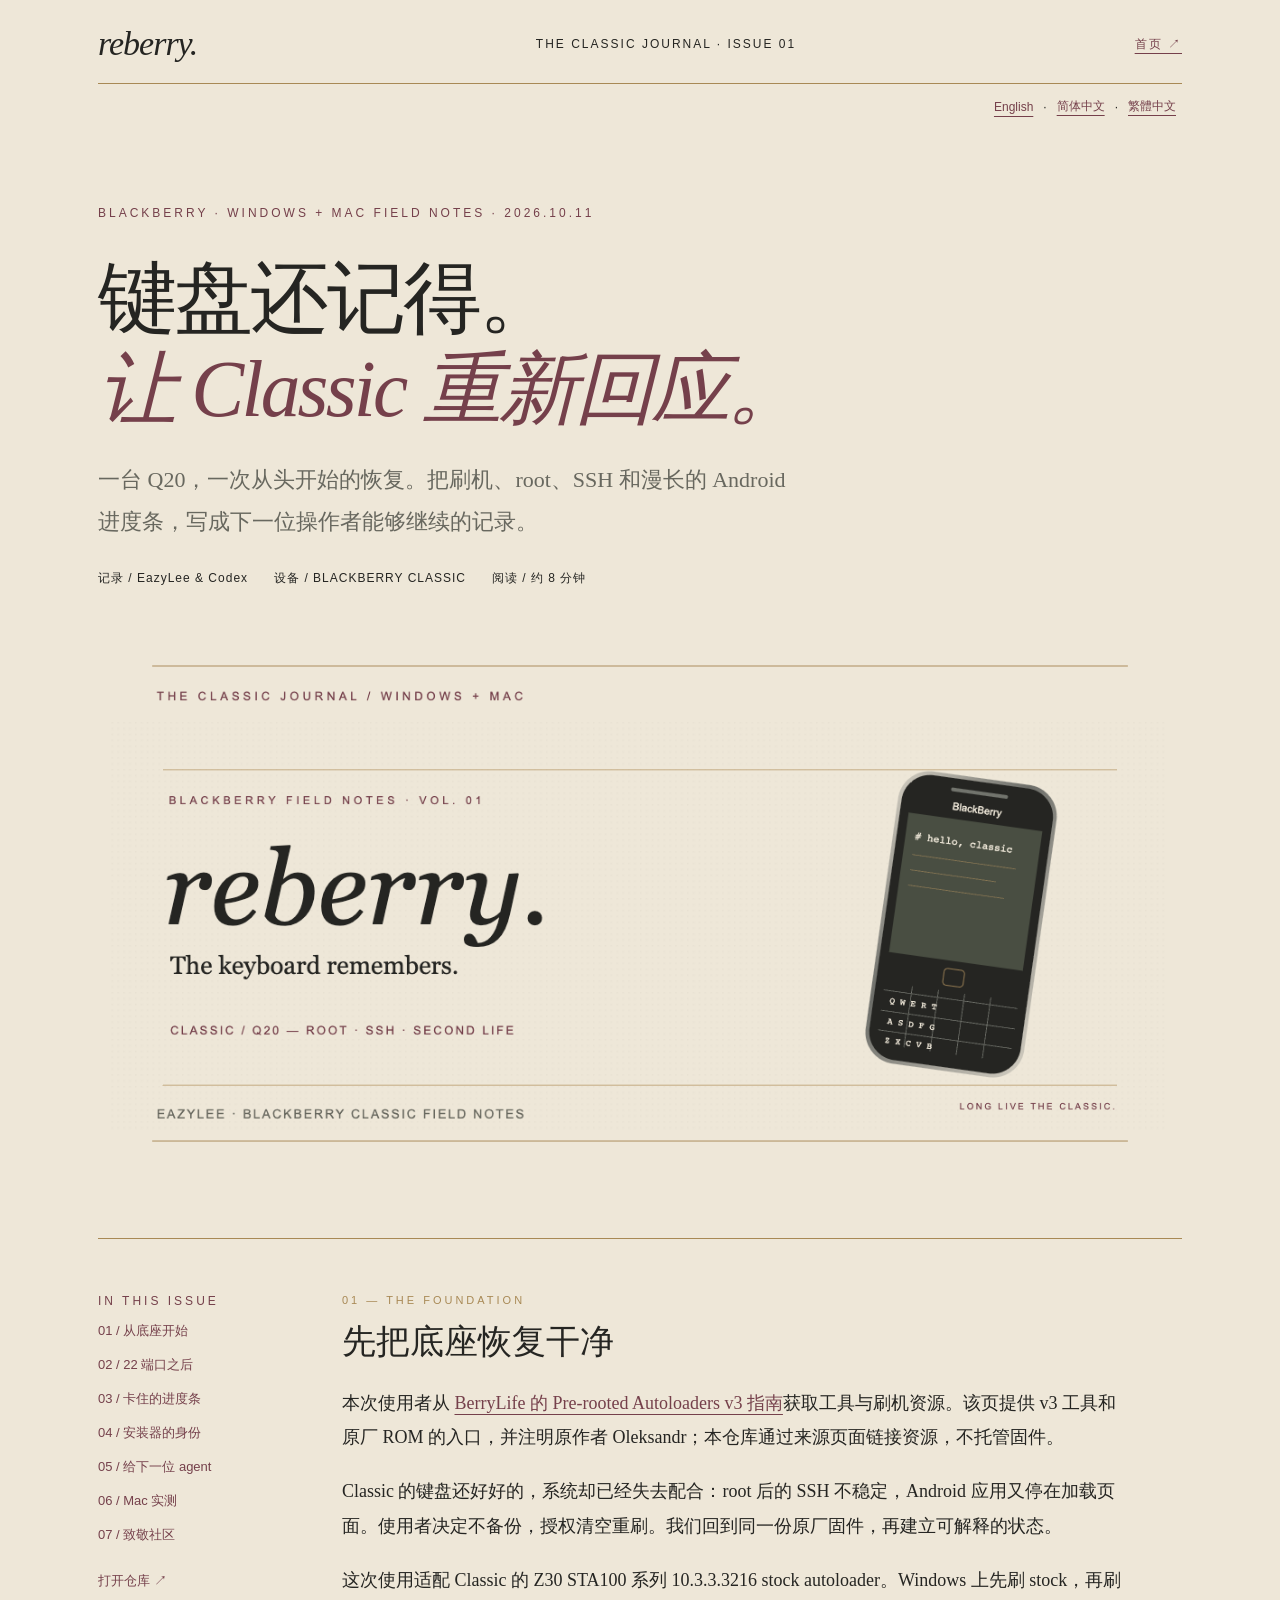
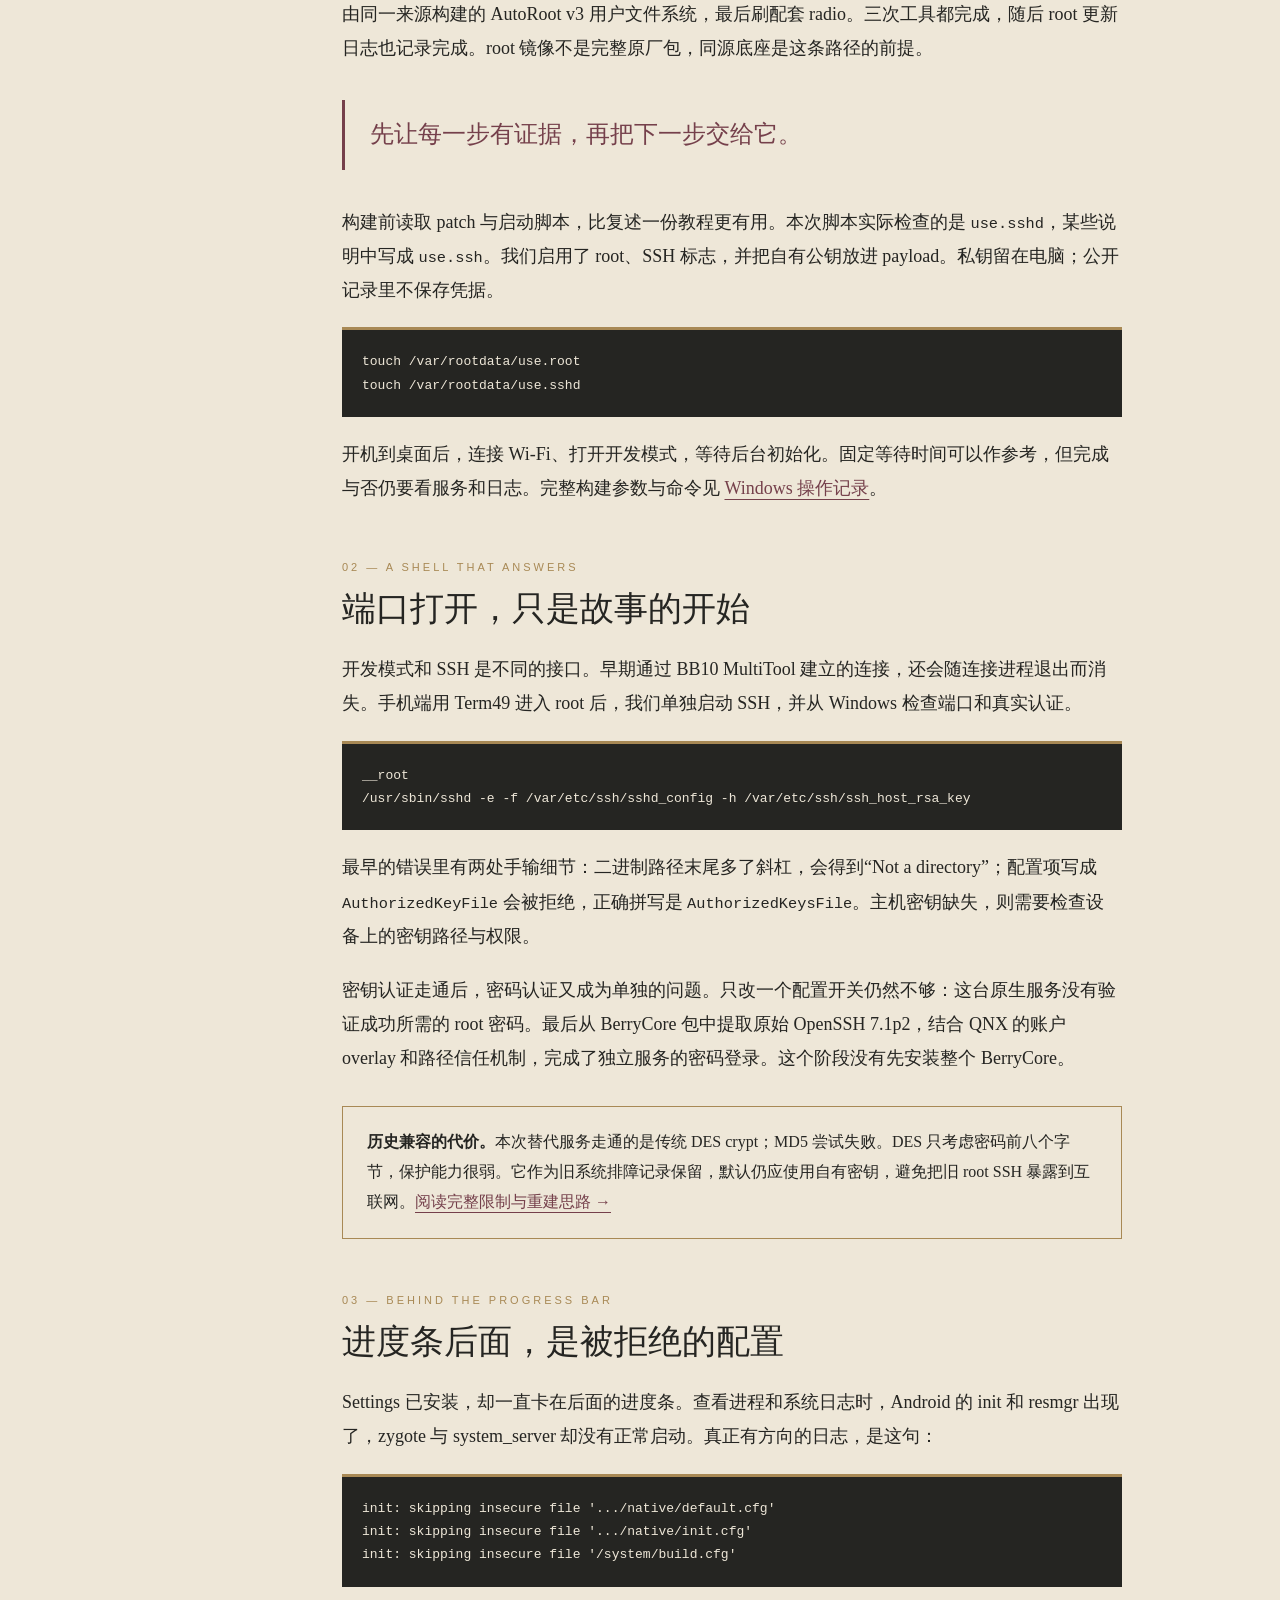
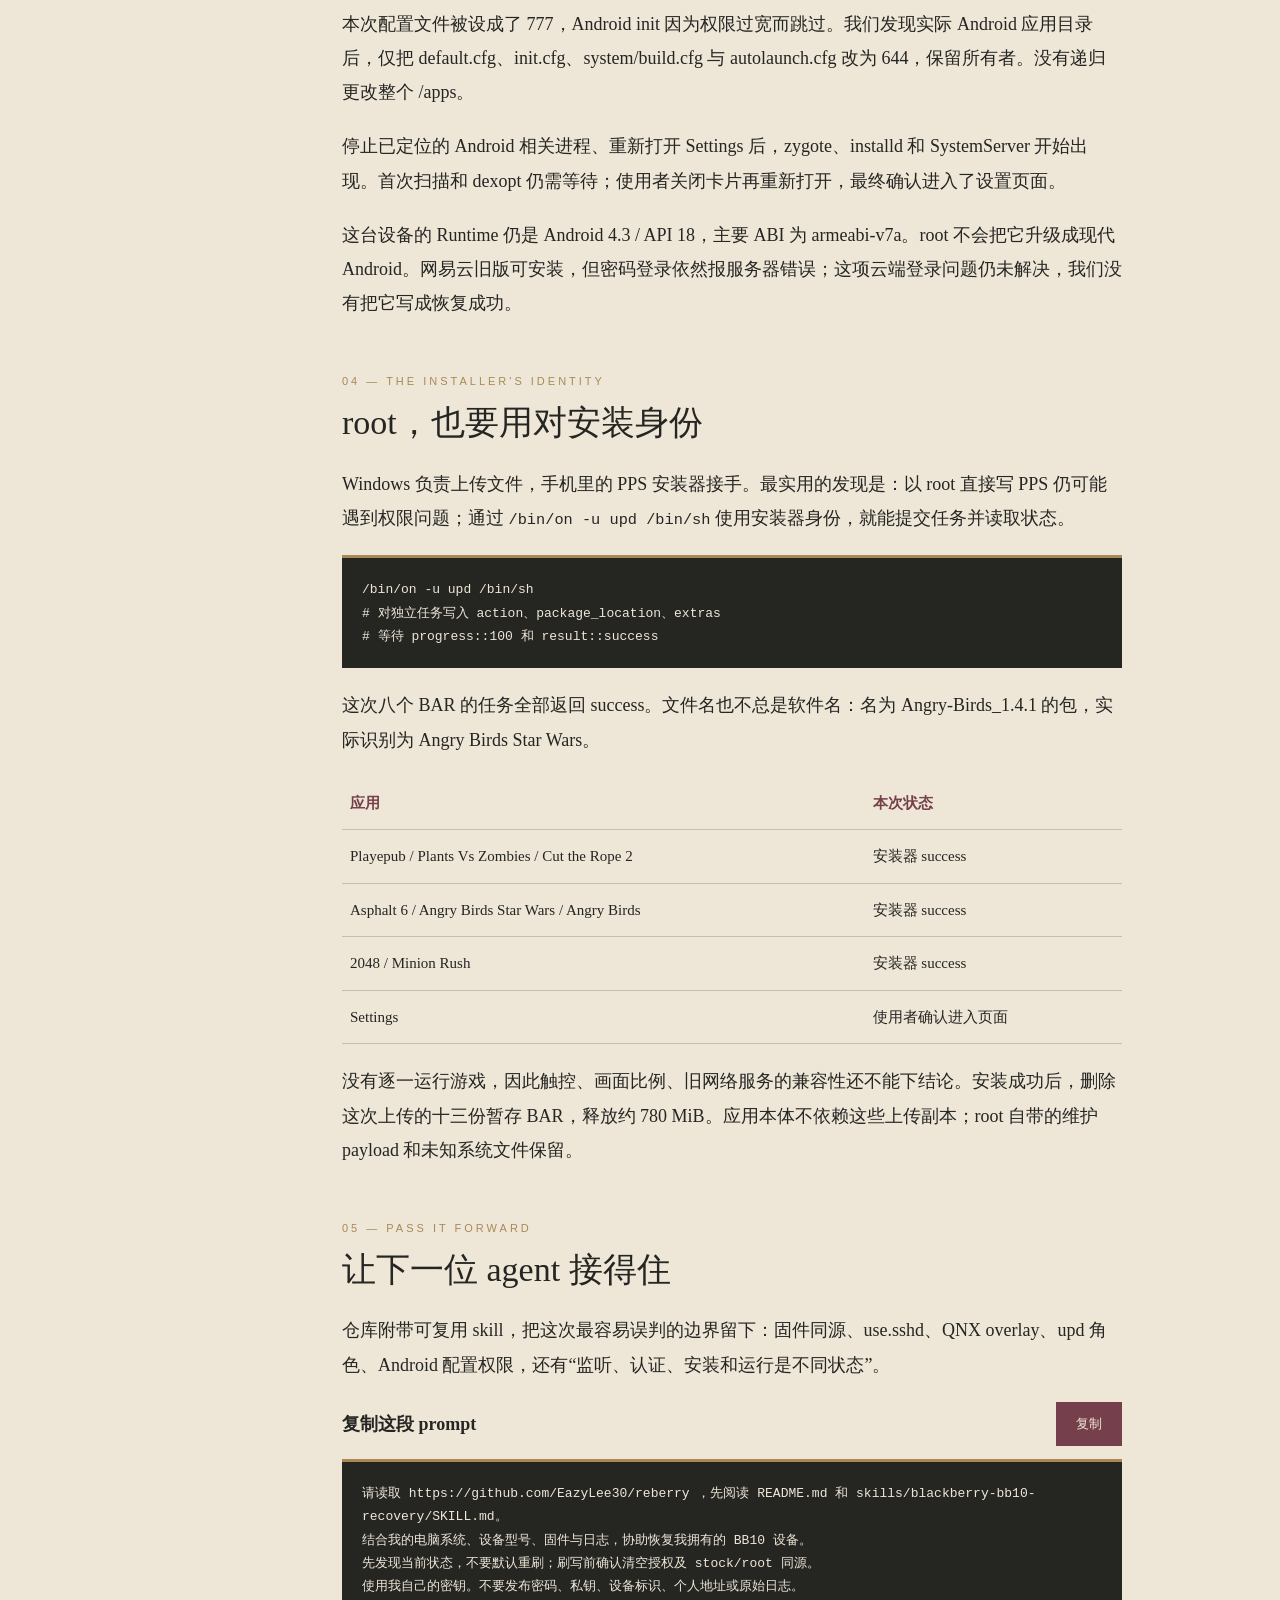
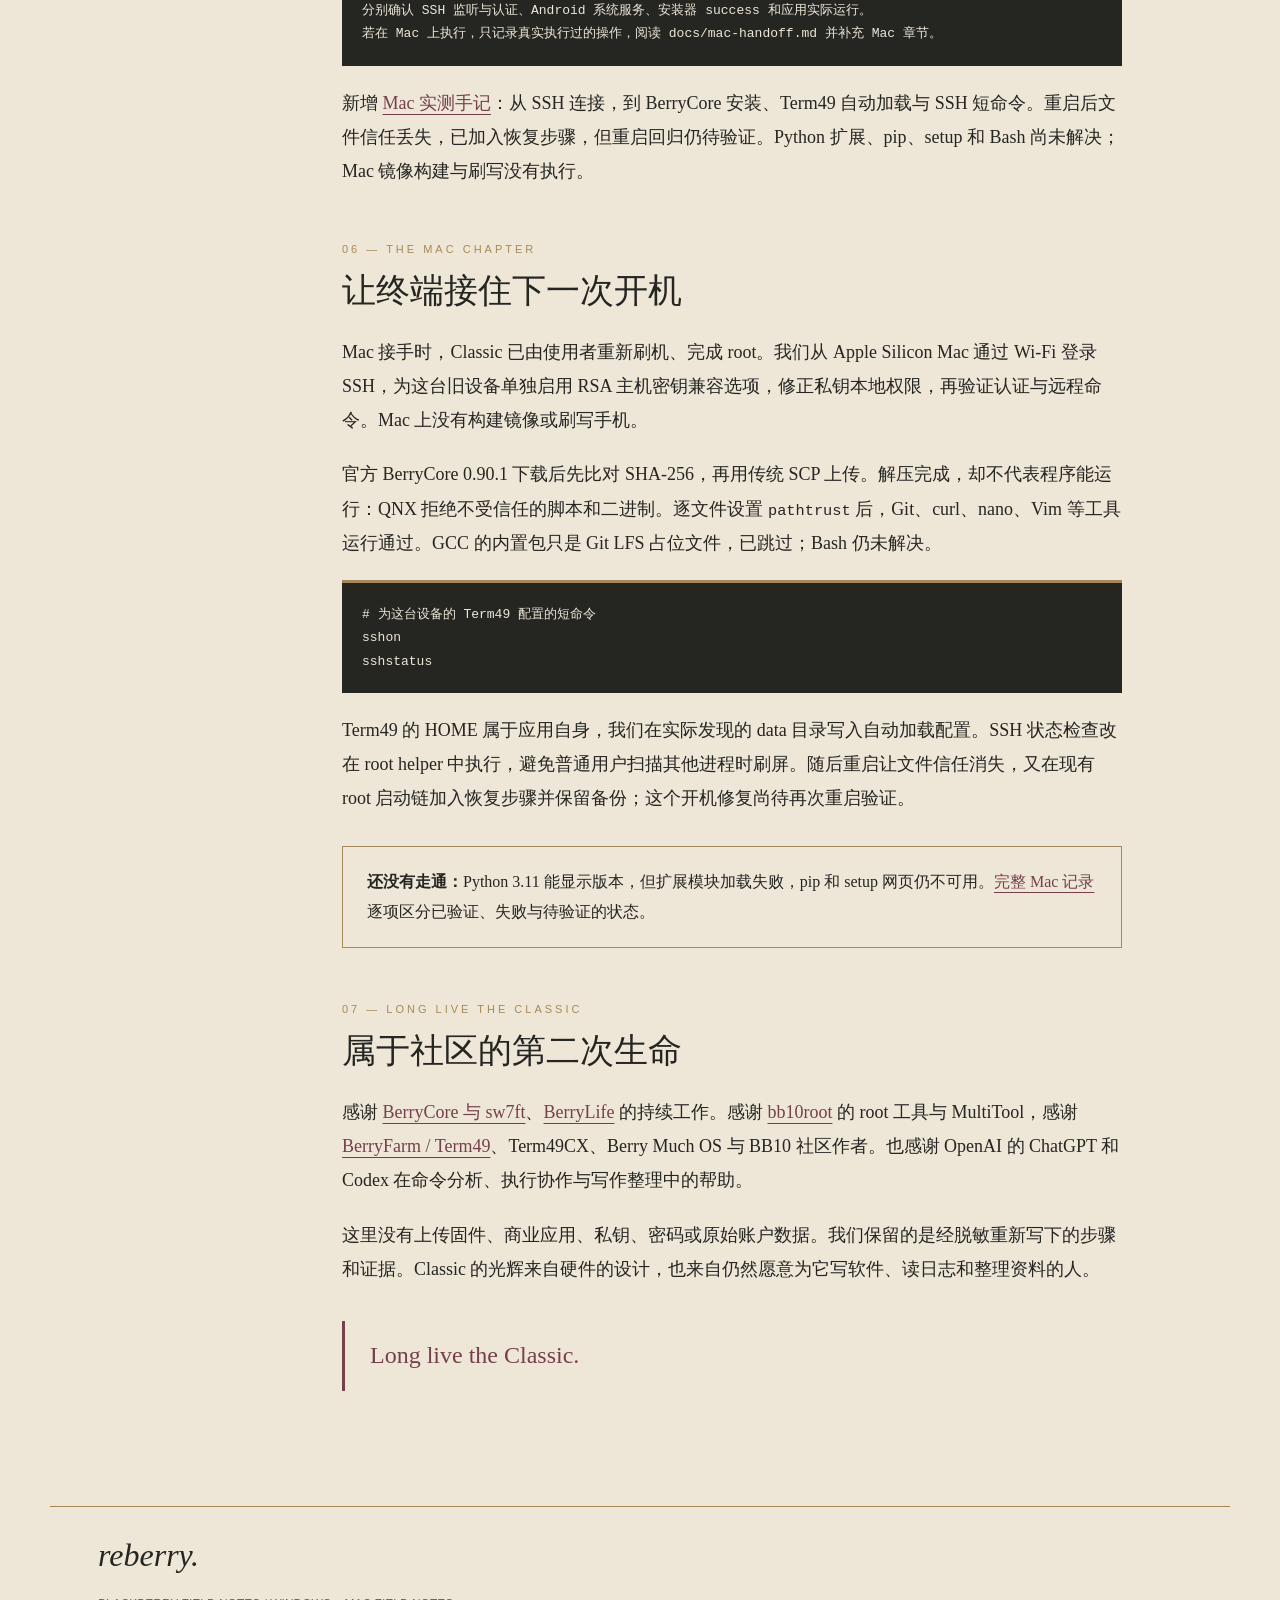
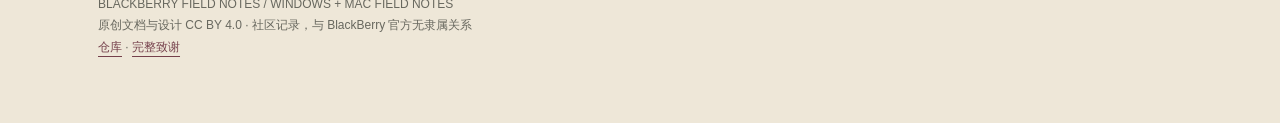
==== commit 690f24ed: "Credit BerryLife v3 guide as the resource source" ====
--- a/site/zh-CN/index.html
+++ b/site/zh-CN/index.html
@@ -24,7 +24,7 @@
 </head>
 <body><header><div class="masthead"><a class="wordmark" href="https://github.com/EazyLee30/reberry">reberry.</a><span>THE CLASSIC JOURNAL · ISSUE 01</span><a href="/">首页 ↗</a></div><nav aria-label="Language" class="languages"><a href="/reberry/" lang="en">English</a> · <a href="/reberry/zh-CN/" lang="zh-CN">简体中文</a> · <a href="/reberry/zh-TW/" lang="zh-TW">繁體中文</a></nav><div class="cover"><span class="eyebrow">BlackBerry · Windows + Mac field notes · 2026.10.11</span><h1>键盘还记得。<br><em>让 Classic 重新回应。</em></h1><p class="dek">一台 Q20，一次从头开始的恢复。把刷机、root、SSH 和漫长的 Android 进度条，写成下一位操作者能够继续的记录。</p><div class="byline">记录 / EazyLee &amp; Codex　　设备 / BLACKBERRY CLASSIC　　阅读 / 约 8 分钟</div><img src="../share-cover-v1.png" width="1200" height="630" alt="奶油白纸面上的 reberry 字标和 Classic 键盘插画"></div></header>
 <main><div class="layout"><aside aria-label="文章目录"><span class="eyebrow">In this issue</span><a href="#begin">01 / 从底座开始</a><a href="#ssh">02 / 22 端口之后</a><a href="#android">03 / 卡住的进度条</a><a href="#install">04 / 安装器的身份</a><a href="#handoff">05 / 给下一位 agent</a><a href="#mac">06 / Mac 实测</a><a href="#credits">07 / 致敬社区</a><p><a href="https://github.com/EazyLee30/reberry">打开仓库 ↗</a></p></aside><article>
-<h2 id="begin"><span class="chapter">01 — THE FOUNDATION</span>先把底座恢复干净</h2><p>Classic 的键盘还好好的，系统却已经失去配合：root 后的 SSH 不稳定，Android 应用又停在加载页面。使用者决定不备份，授权清空重刷。我们回到同一份原厂固件，再建立可解释的状态。</p><p>这次使用适配 Classic 的 Z30 STA100 系列 10.3.3.3216 stock autoloader。Windows 上先刷 stock，再刷由同一来源构建的 AutoRoot v3 用户文件系统，最后刷配套 radio。三次工具都完成，随后 root 更新日志也记录完成。root 镜像不是完整原厂包，同源底座是这条路径的前提。</p><blockquote>先让每一步有证据，再把下一步交给它。</blockquote><p>构建前读取 patch 与启动脚本，比复述一份教程更有用。本次脚本实际检查的是 <code>use.sshd</code>，某些说明中写成 <code>use.ssh</code>。我们启用了 root、SSH 标志，并把自有公钥放进 payload。私钥留在电脑；公开记录里不保存凭据。</p><pre>touch /var/rootdata/use.root
+<h2 id="begin"><span class="chapter">01 — THE FOUNDATION</span>先把底座恢复干净</h2><p>本次使用者从 <a href="https://bberrylife.github.io/Pages/V3root.html">BerryLife 的 Pre-rooted Autoloaders v3 指南</a>获取工具与刷机资源。该页提供 v3 工具和原厂 ROM 的入口，并注明原作者 Oleksandr；本仓库通过来源页面链接资源，不托管固件。</p><p>Classic 的键盘还好好的，系统却已经失去配合：root 后的 SSH 不稳定，Android 应用又停在加载页面。使用者决定不备份，授权清空重刷。我们回到同一份原厂固件，再建立可解释的状态。</p><p>这次使用适配 Classic 的 Z30 STA100 系列 10.3.3.3216 stock autoloader。Windows 上先刷 stock，再刷由同一来源构建的 AutoRoot v3 用户文件系统，最后刷配套 radio。三次工具都完成，随后 root 更新日志也记录完成。root 镜像不是完整原厂包，同源底座是这条路径的前提。</p><blockquote>先让每一步有证据，再把下一步交给它。</blockquote><p>构建前读取 patch 与启动脚本，比复述一份教程更有用。本次脚本实际检查的是 <code>use.sshd</code>，某些说明中写成 <code>use.ssh</code>。我们启用了 root、SSH 标志，并把自有公钥放进 payload。私钥留在电脑；公开记录里不保存凭据。</p><pre>touch /var/rootdata/use.root
 touch /var/rootdata/use.sshd</pre><p>开机到桌面后，连接 Wi-Fi、打开开发模式，等待后台初始化。固定等待时间可以作参考，但完成与否仍要看服务和日志。完整构建参数与命令见 <a href="https://github.com/EazyLee30/reberry/blob/main/docs/windows-field-notes.md">Windows 操作记录</a>。</p>
 <h2 id="ssh"><span class="chapter">02 — A SHELL THAT ANSWERS</span>端口打开，只是故事的开始</h2><p>开发模式和 SSH 是不同的接口。早期通过 BB10 MultiTool 建立的连接，还会随连接进程退出而消失。手机端用 Term49 进入 root 后，我们单独启动 SSH，并从 Windows 检查端口和真实认证。</p><pre>__root
 /usr/sbin/sshd -e -f /var/etc/ssh/sshd_config -h /var/etc/ssh/ssh_host_rsa_key</pre><p>最早的错误里有两处手输细节：二进制路径末尾多了斜杠，会得到“Not a directory”；配置项写成 <code>AuthorizedKeyFile</code> 会被拒绝，正确拼写是 <code>AuthorizedKeysFile</code>。主机密钥缺失，则需要检查设备上的密钥路径与权限。</p><p>密钥认证走通后，密码认证又成为单独的问题。只改一个配置开关仍然不够：这台原生服务没有验证成功所需的 root 密码。最后从 BerryCore 包中提取原始 OpenSSH 7.1p2，结合 QNX 的账户 overlay 和路径信任机制，完成了独立服务的密码登录。这个阶段没有先安装整个 BerryCore。</p><div class="note"><strong>历史兼容的代价。</strong>本次替代服务走通的是传统 DES crypt；MD5 尝试失败。DES 只考虑密码前八个字节，保护能力很弱。它作为旧系统排障记录保留，默认仍应使用自有密钥，避免把旧 root SSH 暴露到互联网。<a href="https://github.com/EazyLee30/reberry/blob/main/skills/blackberry-bb10-recovery/references/password-ssh.md">阅读完整限制与重建思路 →</a></div>
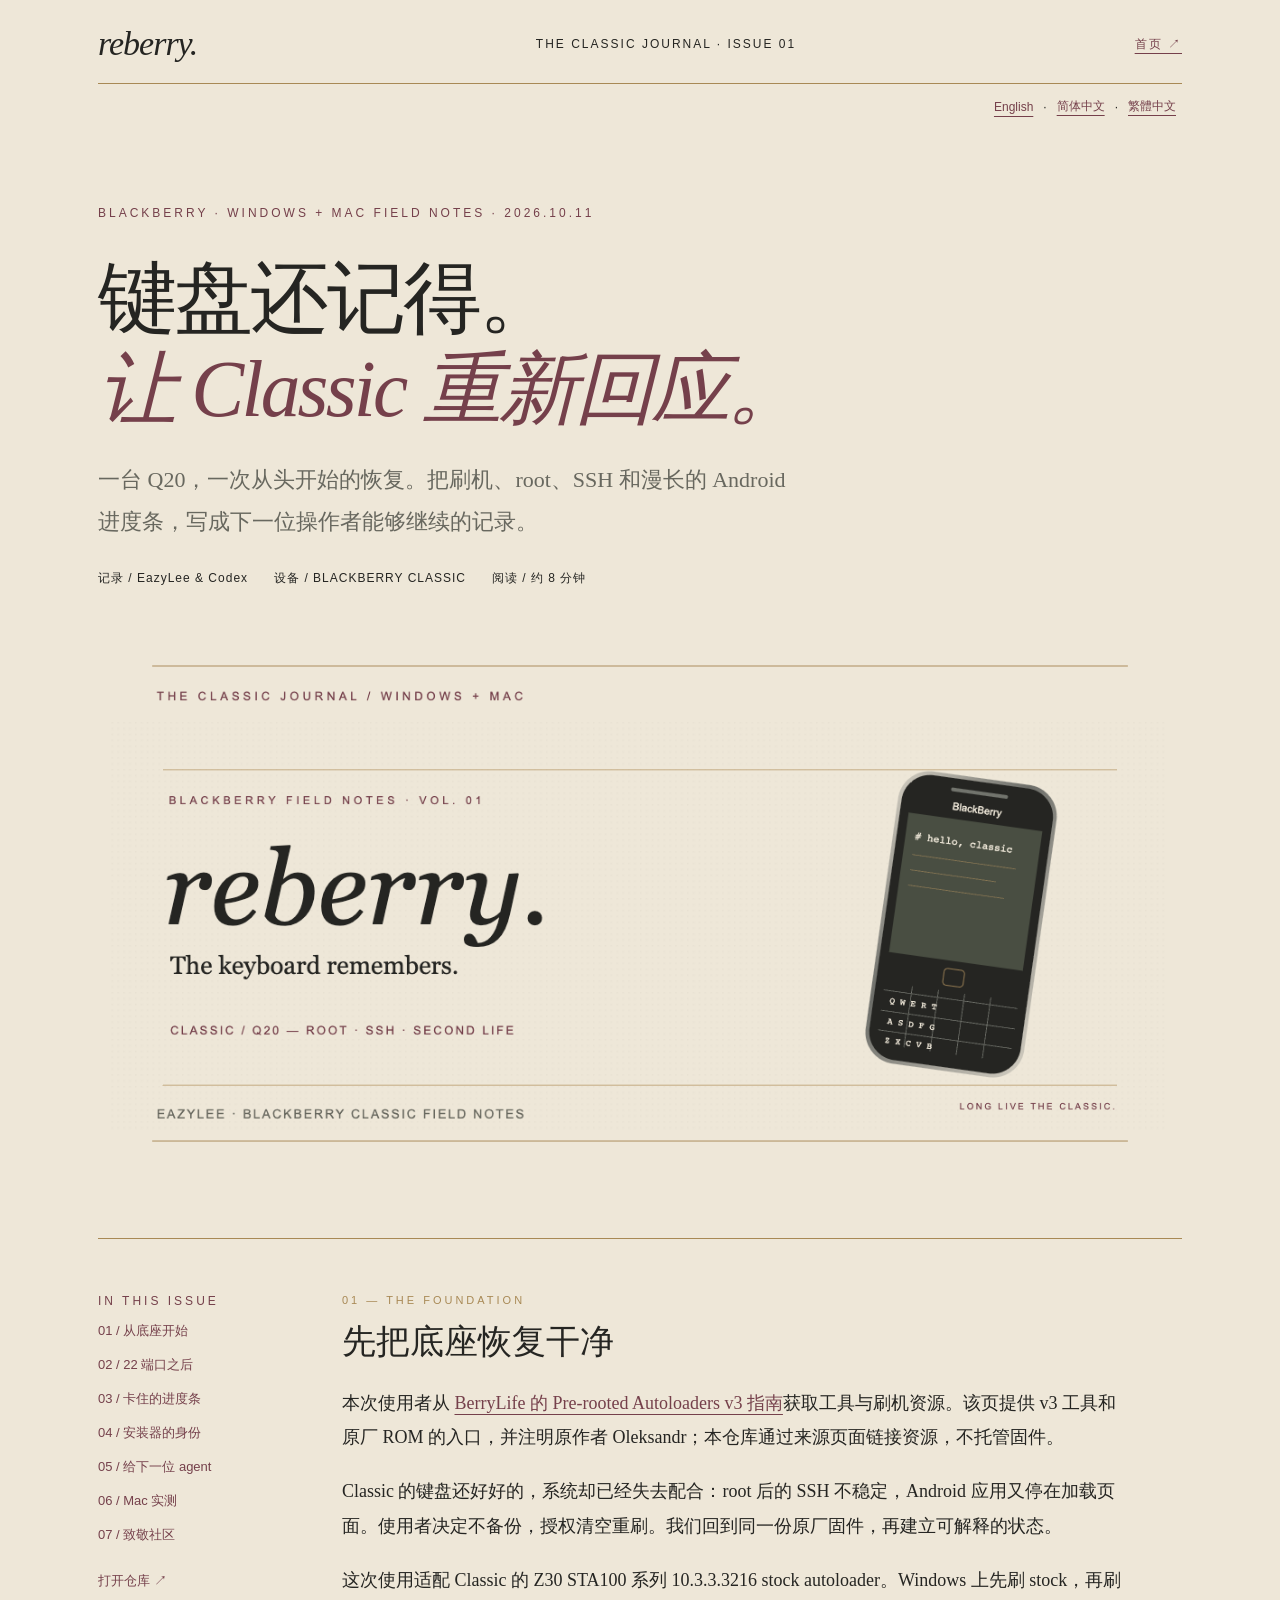
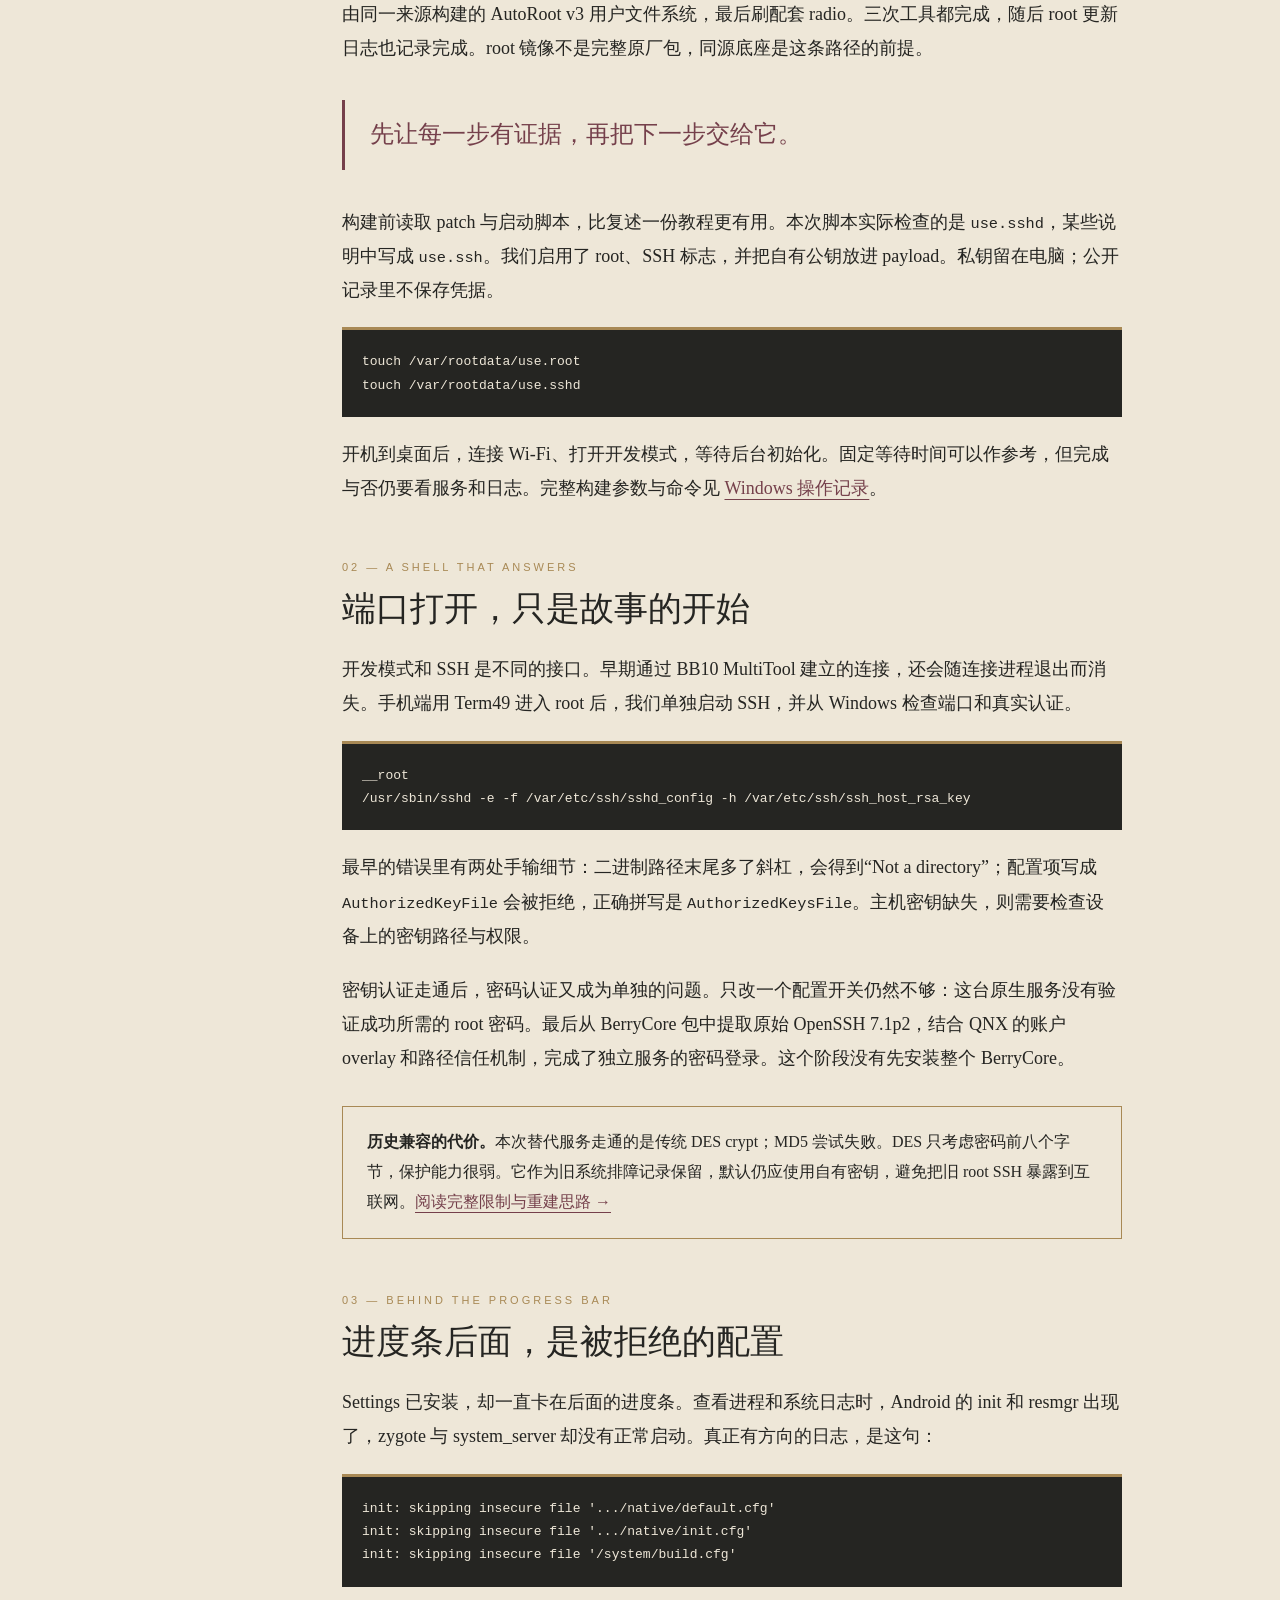
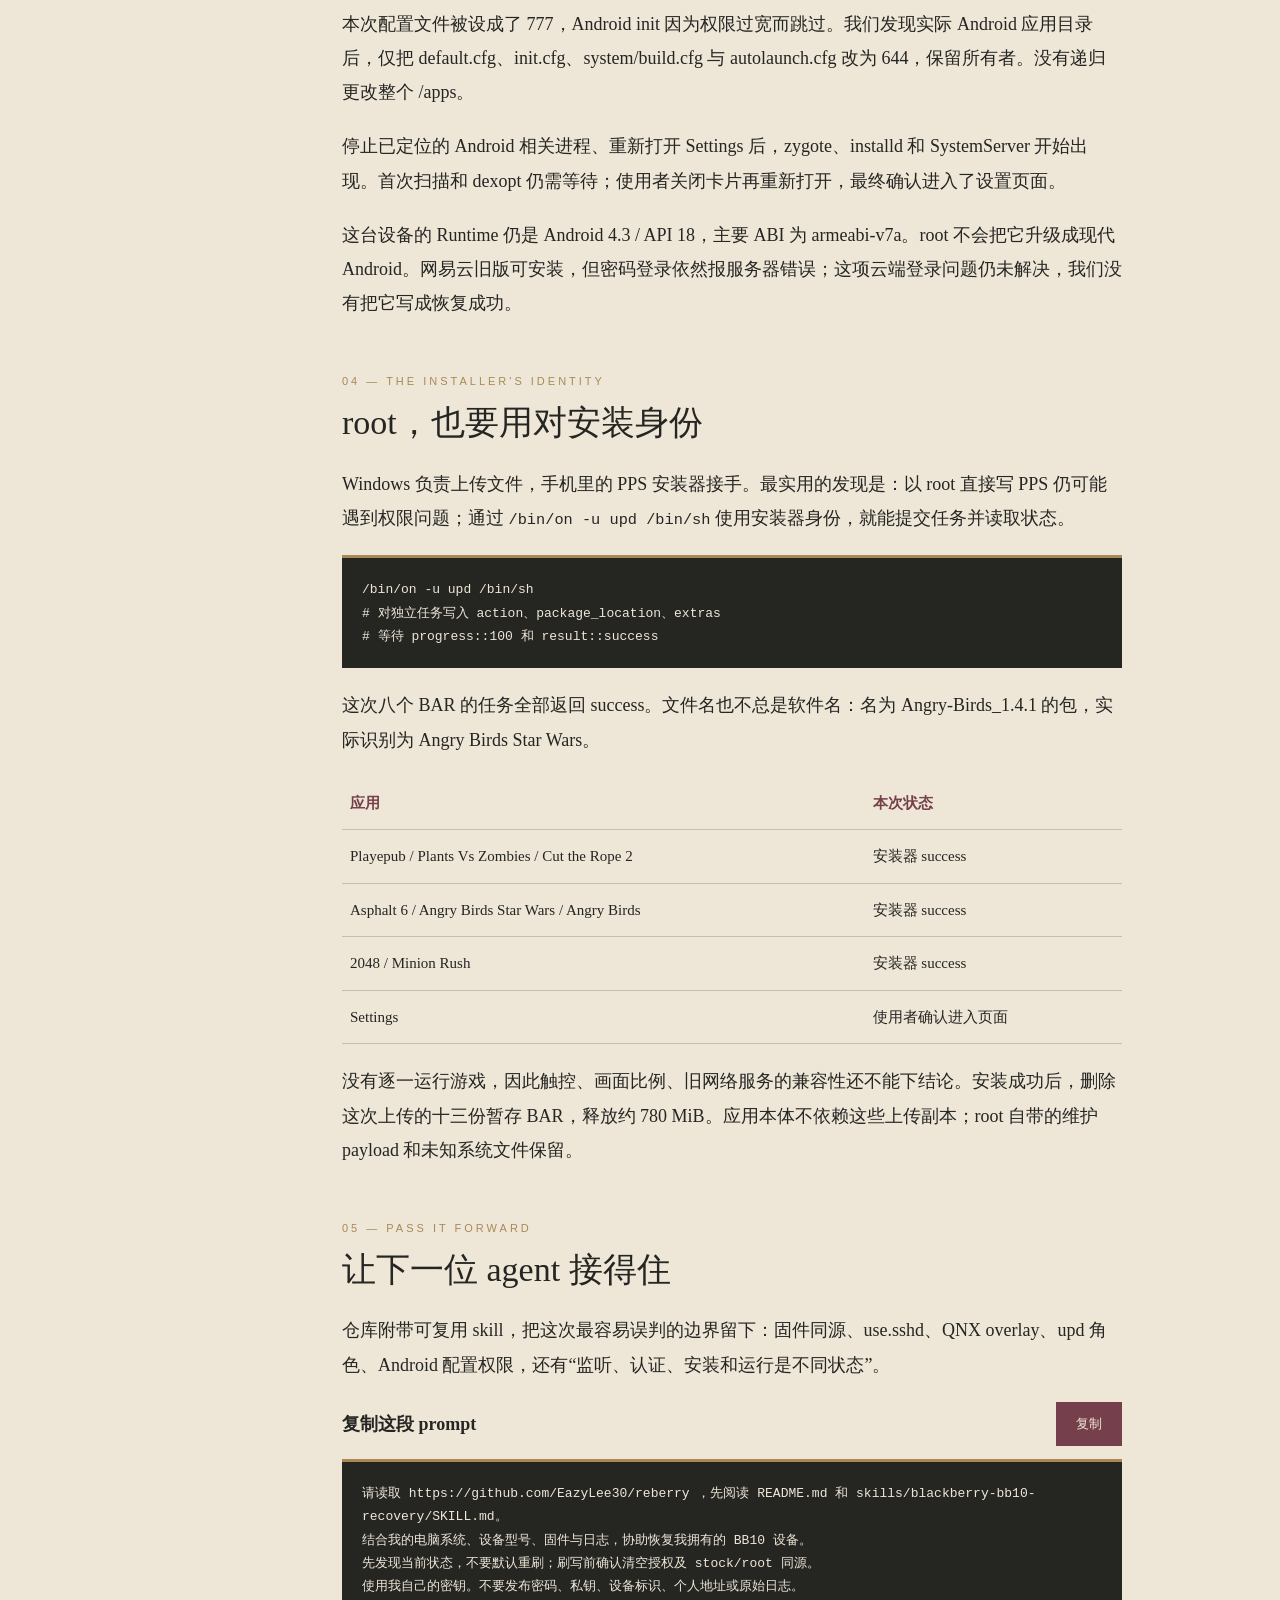
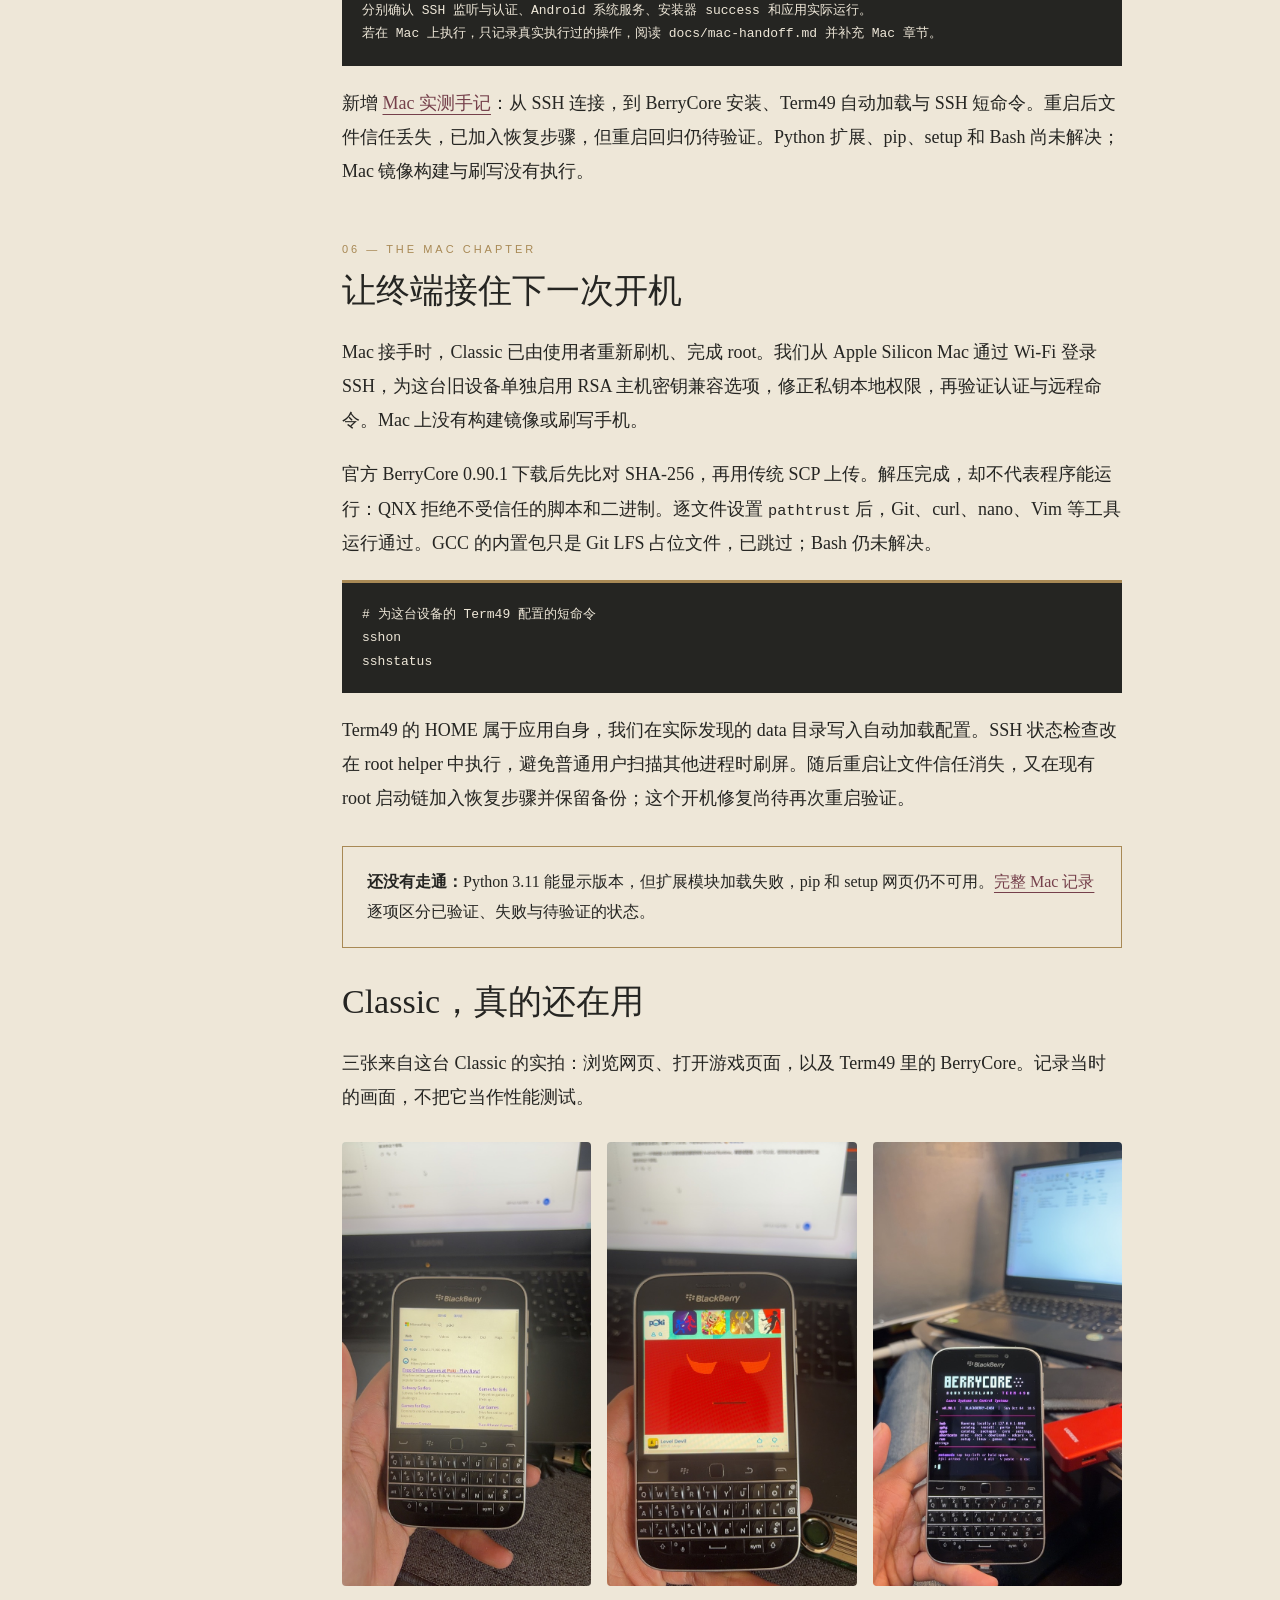
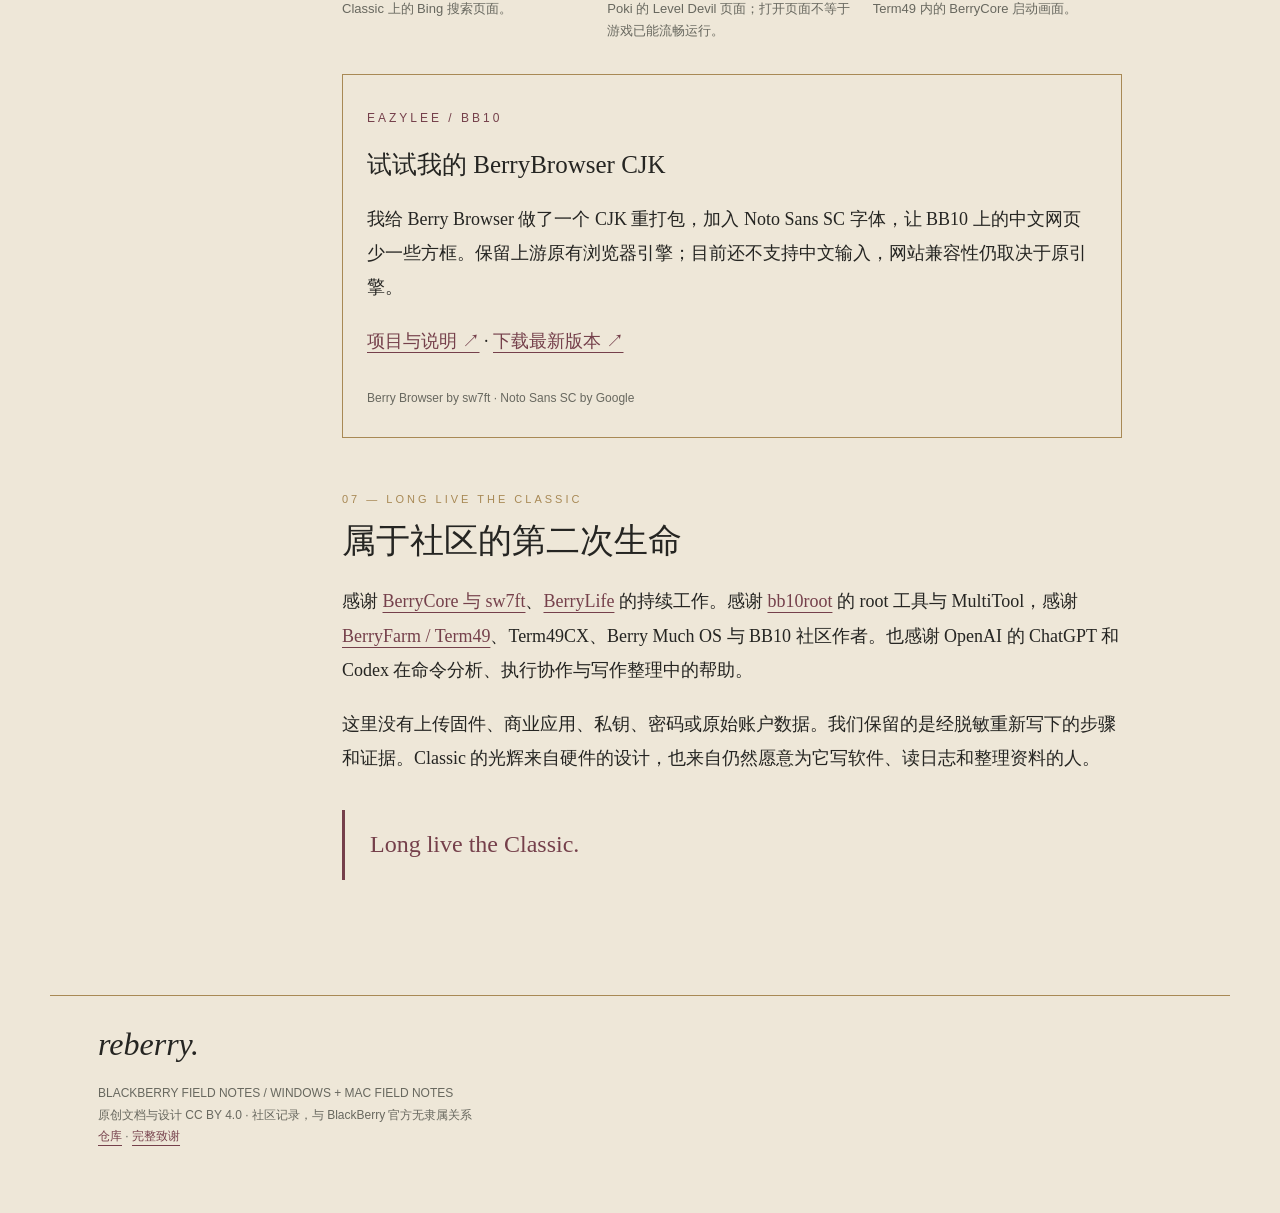
==== commit 4788f0f7: "Add Classic photos and CJK browser links; fix cover proportions and square sharing card" ====
--- a/site/zh-CN/index.html
+++ b/site/zh-CN/index.html
@@ -1,16 +1,16 @@
 <!doctype html>
-<html lang="zh-CN"><head><meta charset="utf-8"><meta name="viewport" content="width=device-width,initial-scale=1"><title>reberry · 键盘还记得</title><meta name="description" content="黑莓 Classic 的第二次生命：Windows 恢复、Mac SSH、BerryCore 与 Term49 实测手记。"><meta name="theme-color" content="#eee7d8"><link rel="canonical" href="https://eazylee.xyz/reberry/zh-CN/"><link rel="stylesheet" href="../style.css">
+<html lang="zh-CN"><head><meta charset="utf-8"><meta name="viewport" content="width=device-width,initial-scale=1"><title>reberry · 键盘还记得</title><meta name="description" content="黑莓 Classic 的第二次生命：Windows 恢复、Mac SSH、BerryCore 与 Term49 实测手记。"><meta name="theme-color" content="#eee7d8"><link rel="canonical" href="https://eazylee.xyz/reberry/zh-CN/"><link rel="stylesheet" href="../style.css?v=20261011-2">
 <meta property="og:type" content="article">
 <meta property="og:site_name" content="reberry">
 <meta property="og:locale" content="zh_CN">
 <meta property="og:title" content="reberry · 键盘还记得">
 <meta property="og:description" content="黑莓 Classic 的第二次生命：Windows 恢复、Mac SSH、BerryCore 与 Term49 实测手记。">
 <meta property="og:url" content="https://eazylee.xyz/reberry/zh-CN/">
-<meta property="og:image" content="https://eazylee.xyz/reberry/share-cover-v1.png">
-<meta property="og:image:secure_url" content="https://eazylee.xyz/reberry/share-cover-v1.png">
+<meta property="og:image" content="https://eazylee.xyz/reberry/share-square-v2.png">
+<meta property="og:image:secure_url" content="https://eazylee.xyz/reberry/share-square-v2.png">
 <meta property="og:image:type" content="image/png">
-<meta property="og:image:width" content="1200">
-<meta property="og:image:height" content="630">
+<meta property="og:image:width" content="600">
+<meta property="og:image:height" content="600">
 <meta property="og:image:alt" content="reberry — The keyboard remembers. BlackBerry Classic field notes.">
 <meta name="twitter:card" content="summary_large_image">
 <meta name="twitter:title" content="reberry · 键盘还记得">
@@ -20,9 +20,9 @@
 <link rel="icon" type="image/png" sizes="32x32" href="/reberry/favicon-32.png">
 <link rel="icon" type="image/png" sizes="192x192" href="/reberry/share-icon.png">
 <link rel="apple-touch-icon" sizes="180x180" href="/reberry/apple-touch-icon.png">
-<link rel="image_src" href="https://eazylee.xyz/reberry/share-icon.png">
+<link rel="image_src" href="https://eazylee.xyz/reberry/share-square-v2.png">
 </head>
-<body><header><div class="masthead"><a class="wordmark" href="https://github.com/EazyLee30/reberry">reberry.</a><span>THE CLASSIC JOURNAL · ISSUE 01</span><a href="/">首页 ↗</a></div><nav aria-label="Language" class="languages"><a href="/reberry/" lang="en">English</a> · <a href="/reberry/zh-CN/" lang="zh-CN">简体中文</a> · <a href="/reberry/zh-TW/" lang="zh-TW">繁體中文</a></nav><div class="cover"><span class="eyebrow">BlackBerry · Windows + Mac field notes · 2026.10.11</span><h1>键盘还记得。<br><em>让 Classic 重新回应。</em></h1><p class="dek">一台 Q20，一次从头开始的恢复。把刷机、root、SSH 和漫长的 Android 进度条，写成下一位操作者能够继续的记录。</p><div class="byline">记录 / EazyLee &amp; Codex　　设备 / BLACKBERRY CLASSIC　　阅读 / 约 8 分钟</div><img src="../share-cover-v1.png" width="1200" height="630" alt="奶油白纸面上的 reberry 字标和 Classic 键盘插画"></div></header>
+<body><header><div class="masthead"><a class="wordmark" href="https://github.com/EazyLee30/reberry">reberry.</a><span>THE CLASSIC JOURNAL · ISSUE 01</span><a href="/">首页 ↗</a></div><nav aria-label="Language" class="languages"><a href="/reberry/" lang="en">English</a> · <a href="/reberry/zh-CN/" lang="zh-CN">简体中文</a> · <a href="/reberry/zh-TW/" lang="zh-TW">繁體中文</a></nav><div class="cover"><span class="eyebrow">BlackBerry · Windows + Mac field notes · 2026.10.11</span><h1>键盘还记得。<br><em>让 Classic 重新回应。</em></h1><p class="dek">一台 Q20，一次从头开始的恢复。把刷机、root、SSH 和漫长的 Android 进度条，写成下一位操作者能够继续的记录。</p><div class="byline">记录 / EazyLee &amp; Codex　　设备 / BLACKBERRY CLASSIC　　阅读 / 约 8 分钟</div><img src="../share-cover-v1.png" width="1200" height="630" style="display:block;width:100%;height:auto;aspect-ratio:1200 / 630;object-fit:contain" alt="奶油白纸面上的 reberry 字标和 Classic 键盘插画"></div></header>
 <main><div class="layout"><aside aria-label="文章目录"><span class="eyebrow">In this issue</span><a href="#begin">01 / 从底座开始</a><a href="#ssh">02 / 22 端口之后</a><a href="#android">03 / 卡住的进度条</a><a href="#install">04 / 安装器的身份</a><a href="#handoff">05 / 给下一位 agent</a><a href="#mac">06 / Mac 实测</a><a href="#credits">07 / 致敬社区</a><p><a href="https://github.com/EazyLee30/reberry">打开仓库 ↗</a></p></aside><article>
 <h2 id="begin"><span class="chapter">01 — THE FOUNDATION</span>先把底座恢复干净</h2><p>本次使用者从 <a href="https://bberrylife.github.io/Pages/V3root.html">BerryLife 的 Pre-rooted Autoloaders v3 指南</a>获取工具与刷机资源。该页提供 v3 工具和原厂 ROM 的入口，并注明原作者 Oleksandr；本仓库通过来源页面链接资源，不托管固件。</p><p>Classic 的键盘还好好的，系统却已经失去配合：root 后的 SSH 不稳定，Android 应用又停在加载页面。使用者决定不备份，授权清空重刷。我们回到同一份原厂固件，再建立可解释的状态。</p><p>这次使用适配 Classic 的 Z30 STA100 系列 10.3.3.3216 stock autoloader。Windows 上先刷 stock，再刷由同一来源构建的 AutoRoot v3 用户文件系统，最后刷配套 radio。三次工具都完成，随后 root 更新日志也记录完成。root 镜像不是完整原厂包，同源底座是这条路径的前提。</p><blockquote>先让每一步有证据，再把下一步交给它。</blockquote><p>构建前读取 patch 与启动脚本，比复述一份教程更有用。本次脚本实际检查的是 <code>use.sshd</code>，某些说明中写成 <code>use.ssh</code>。我们启用了 root、SSH 标志，并把自有公钥放进 payload。私钥留在电脑；公开记录里不保存凭据。</p><pre>touch /var/rootdata/use.root
 touch /var/rootdata/use.sshd</pre><p>开机到桌面后，连接 Wi-Fi、打开开发模式，等待后台初始化。固定等待时间可以作参考，但完成与否仍要看服务和日志。完整构建参数与命令见 <a href="https://github.com/EazyLee30/reberry/blob/main/docs/windows-field-notes.md">Windows 操作记录</a>。</p>
@@ -43,4 +43,5 @@
 <h2 id="mac"><span class="chapter">06 — THE MAC CHAPTER</span>让终端接住下一次开机</h2><p>Mac 接手时，Classic 已由使用者重新刷机、完成 root。我们从 Apple Silicon Mac 通过 Wi-Fi 登录 SSH，为这台旧设备单独启用 RSA 主机密钥兼容选项，修正私钥本地权限，再验证认证与远程命令。Mac 上没有构建镜像或刷写手机。</p><p>官方 BerryCore 0.90.1 下载后先比对 SHA-256，再用传统 SCP 上传。解压完成，却不代表程序能运行：QNX 拒绝不受信任的脚本和二进制。逐文件设置 <code>pathtrust</code> 后，Git、curl、nano、Vim 等工具运行通过。GCC 的内置包只是 Git LFS 占位文件，已跳过；Bash 仍未解决。</p><pre># 为这台设备的 Term49 配置的短命令
 sshon
 sshstatus</pre><p>Term49 的 HOME 属于应用自身，我们在实际发现的 data 目录写入自动加载配置。SSH 状态检查改在 root helper 中执行，避免普通用户扫描其他进程时刷屏。随后重启让文件信任消失，又在现有 root 启动链加入恢复步骤并保留备份；这个开机修复尚待再次重启验证。</p><div class="note"><strong>还没有走通：</strong>Python 3.11 能显示版本，但扩展模块加载失败，pip 和 setup 网页仍不可用。<a href="https://github.com/EazyLee30/reberry/blob/main/docs/mac-field-notes.md">完整 Mac 记录</a>逐项区分已验证、失败与待验证的状态。</div>
+<section class="device-journal" id="device-photos"><h2>Classic，真的还在用</h2><p>三张来自这台 Classic 的实拍：浏览网页、打开游戏页面，以及 Term49 里的 BerryCore。记录当时的画面，不把它当作性能测试。</p><div class="photo-grid"><figure><a href="../photos/classic-browser.jpg"><img src="../photos/classic-browser.jpg" width="665" height="1182" loading="lazy" decoding="async" alt="Classic 上的 Bing 搜索页面。"></a><figcaption>Classic 上的 Bing 搜索页面。</figcaption></figure><figure><a href="../photos/classic-poki.jpg"><img src="../photos/classic-poki.jpg" width="665" height="1182" loading="lazy" decoding="async" alt="Poki 的 Level Devil 页面；打开页面不等于游戏已能流畅运行。"></a><figcaption>Poki 的 Level Devil 页面；打开页面不等于游戏已能流畅运行。</figcaption></figure><figure><a href="../photos/classic-berrycore.jpg"><img src="../photos/classic-berrycore.jpg" width="665" height="1182" loading="lazy" decoding="async" alt="Term49 内的 BerryCore 启动画面。"></a><figcaption>Term49 内的 BerryCore 启动画面。</figcaption></figure></div><div class="browser-feature"><span class="eyebrow">EazyLee / BB10</span><h3>试试我的 BerryBrowser CJK</h3><p>我给 Berry Browser 做了一个 CJK 重打包，加入 Noto Sans SC 字体，让 BB10 上的中文网页少一些方框。保留上游原有浏览器引擎；目前还不支持中文输入，网站兼容性仍取决于原引擎。</p><p><a href="https://github.com/EazyLee30/berrybrowser-cjk">项目与说明 ↗</a> · <a href="https://github.com/EazyLee30/berrybrowser-cjk/releases/latest">下载最新版本 ↗</a></p><small>Berry Browser by sw7ft · Noto Sans SC by Google</small></div></section>
 <h2 id="credits"><span class="chapter">07 — LONG LIVE THE CLASSIC</span>属于社区的第二次生命</h2><p>感谢 <a href="https://github.com/sw7ft/BerryCore">BerryCore 与 sw7ft</a>、<a href="https://bberrylife.github.io/">BerryLife</a> 的持续工作。感谢 <a href="https://github.com/bb10root">bb10root</a> 的 root 工具与 MultiTool，感谢 <a href="https://github.com/BerryFarm/Term49">BerryFarm / Term49</a>、Term49CX、Berry Much OS 与 BB10 社区作者。也感谢 OpenAI 的 ChatGPT 和 Codex 在命令分析、执行协作与写作整理中的帮助。</p><p>这里没有上传固件、商业应用、私钥、密码或原始账户数据。我们保留的是经脱敏重新写下的步骤和证据。Classic 的光辉来自硬件的设计，也来自仍然愿意为它写软件、读日志和整理资料的人。</p><blockquote>Long live the Classic.</blockquote></article></div></main><footer><span class="footer-title">reberry.</span><p>BLACKBERRY FIELD NOTES / WINDOWS + MAC FIELD NOTES<br>原创文档与设计 CC BY 4.0 · 社区记录，与 BlackBerry 官方无隶属关系<br><a href="https://github.com/EazyLee30/reberry">仓库</a> · <a href="https://github.com/EazyLee30/reberry/blob/main/docs/credits.md">完整致谢</a></p></footer><script>document.getElementById('copy').addEventListener('click',async function(){try{await navigator.clipboard.writeText(document.getElementById('prompt').textContent);this.textContent='已复制';}catch(e){this.textContent='请选中文字复制';}});</script></body></html>
--- a/site/style.css
+++ b/site/style.css
@@ -9,3 +9,6 @@
 @media(prefers-reduced-motion:reduce){html{scroll-behavior:auto}}
 
 aside>.eyebrow{display:block;margin-bottom:10px}
+
+/* Device photographs retain their original proportions. */
+.photo-grid{display:grid;grid-template-columns:repeat(3,minmax(0,1fr));gap:16px;margin:28px 0}.photo-grid figure{margin:0;min-width:0}.photo-grid img{display:block;width:100%;height:auto;aspect-ratio:665 / 1182;border-radius:4px}.photo-grid figcaption{font:13px/1.7 Arial,sans-serif;color:var(--muted);margin-top:12px}.browser-feature{padding:24px;border:1px solid var(--brass);margin:32px 0}.browser-feature h3{font-size:25px;font-weight:400;line-height:1.4;margin:14px 0}.browser-feature small{font:12px/1.6 Arial,sans-serif;color:var(--muted)}@media(max-width:600px){.photo-grid{grid-template-columns:1fr;gap:28px}.photo-grid figure{max-width:340px;margin-inline:auto}.browser-feature{padding:18px}}
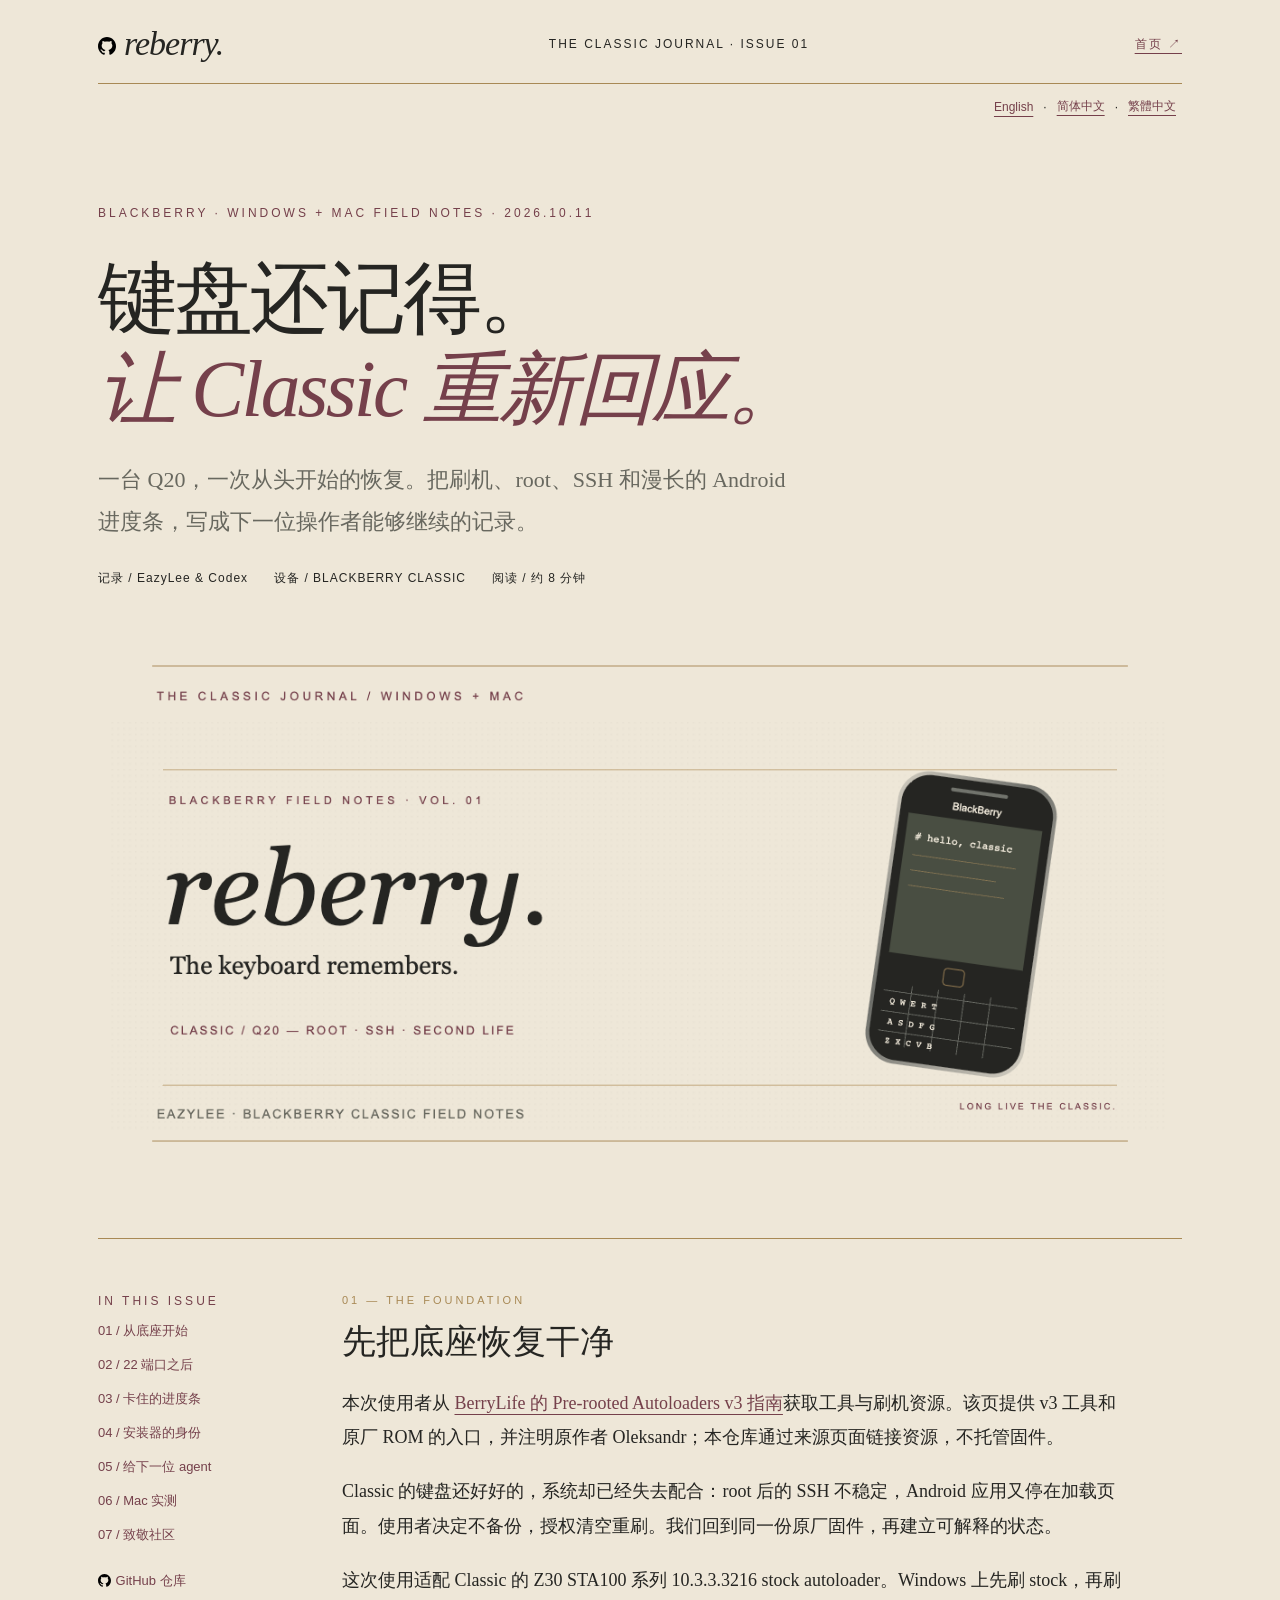
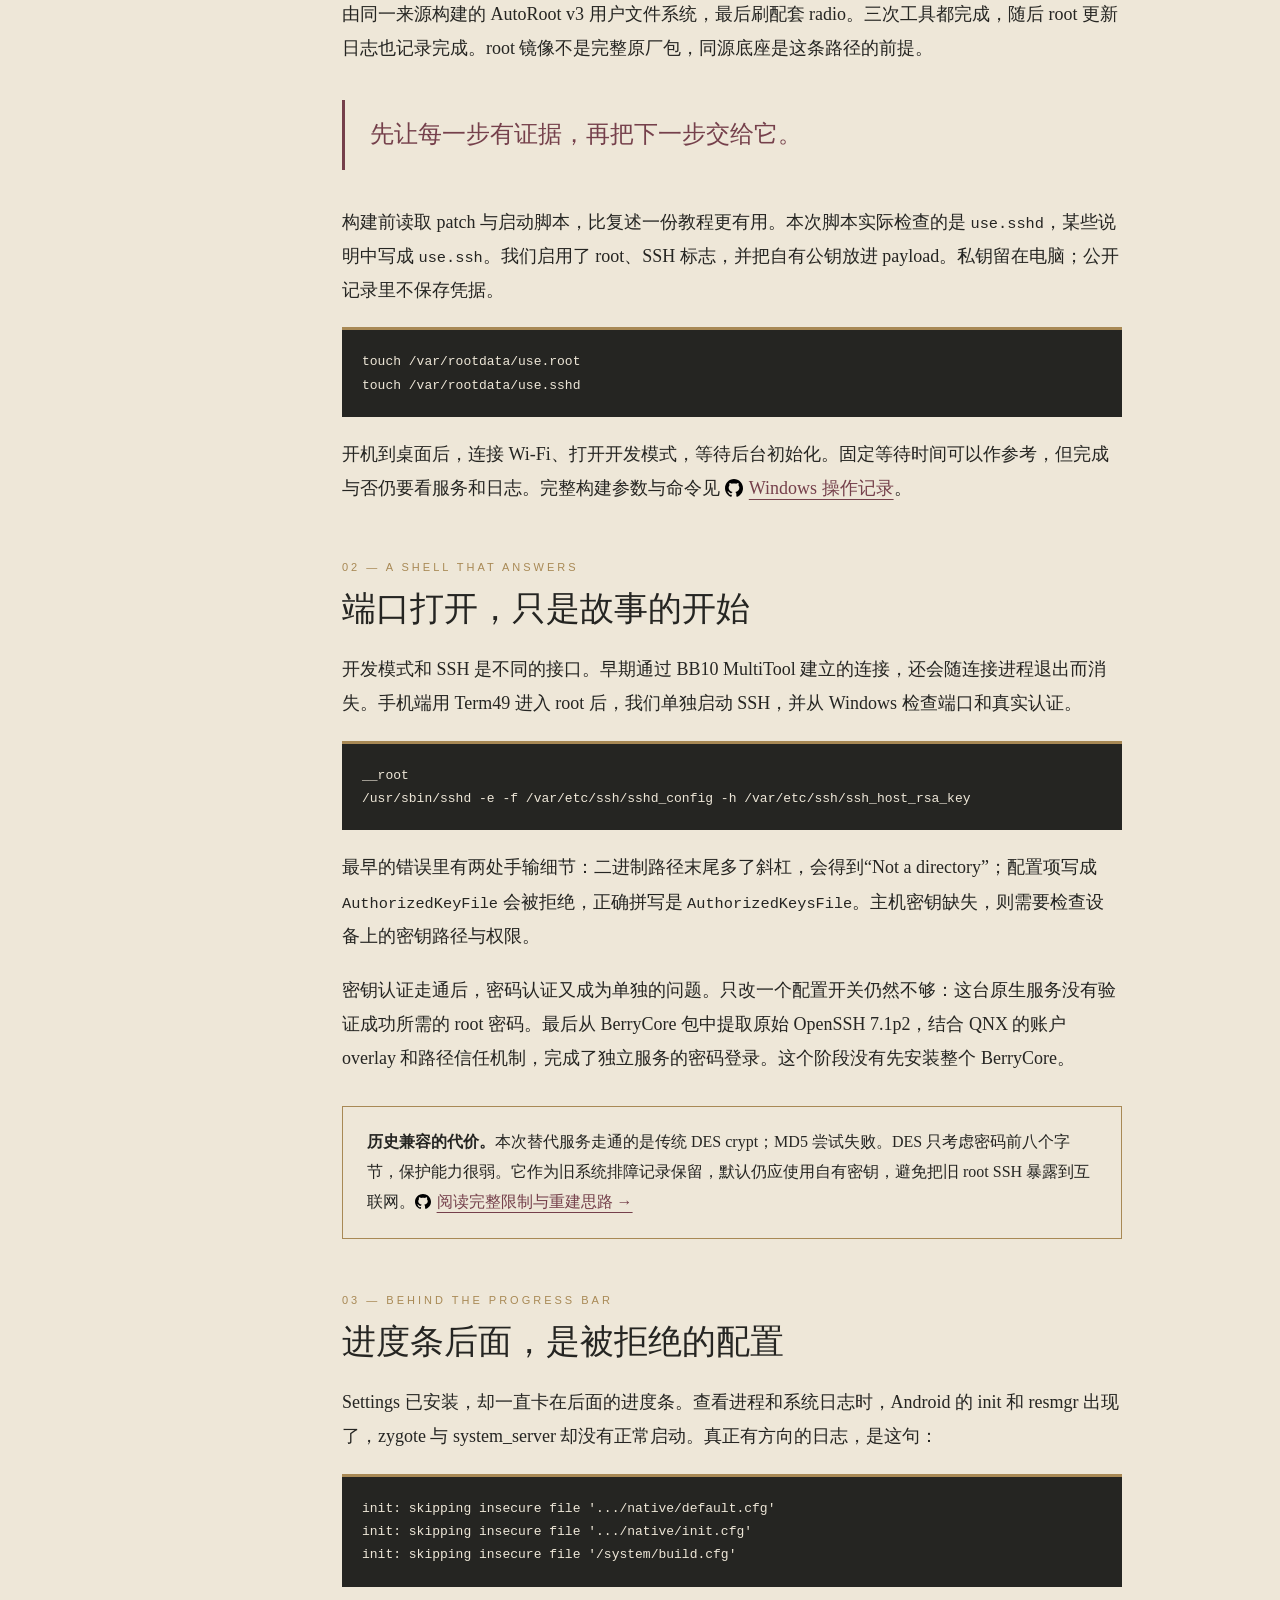
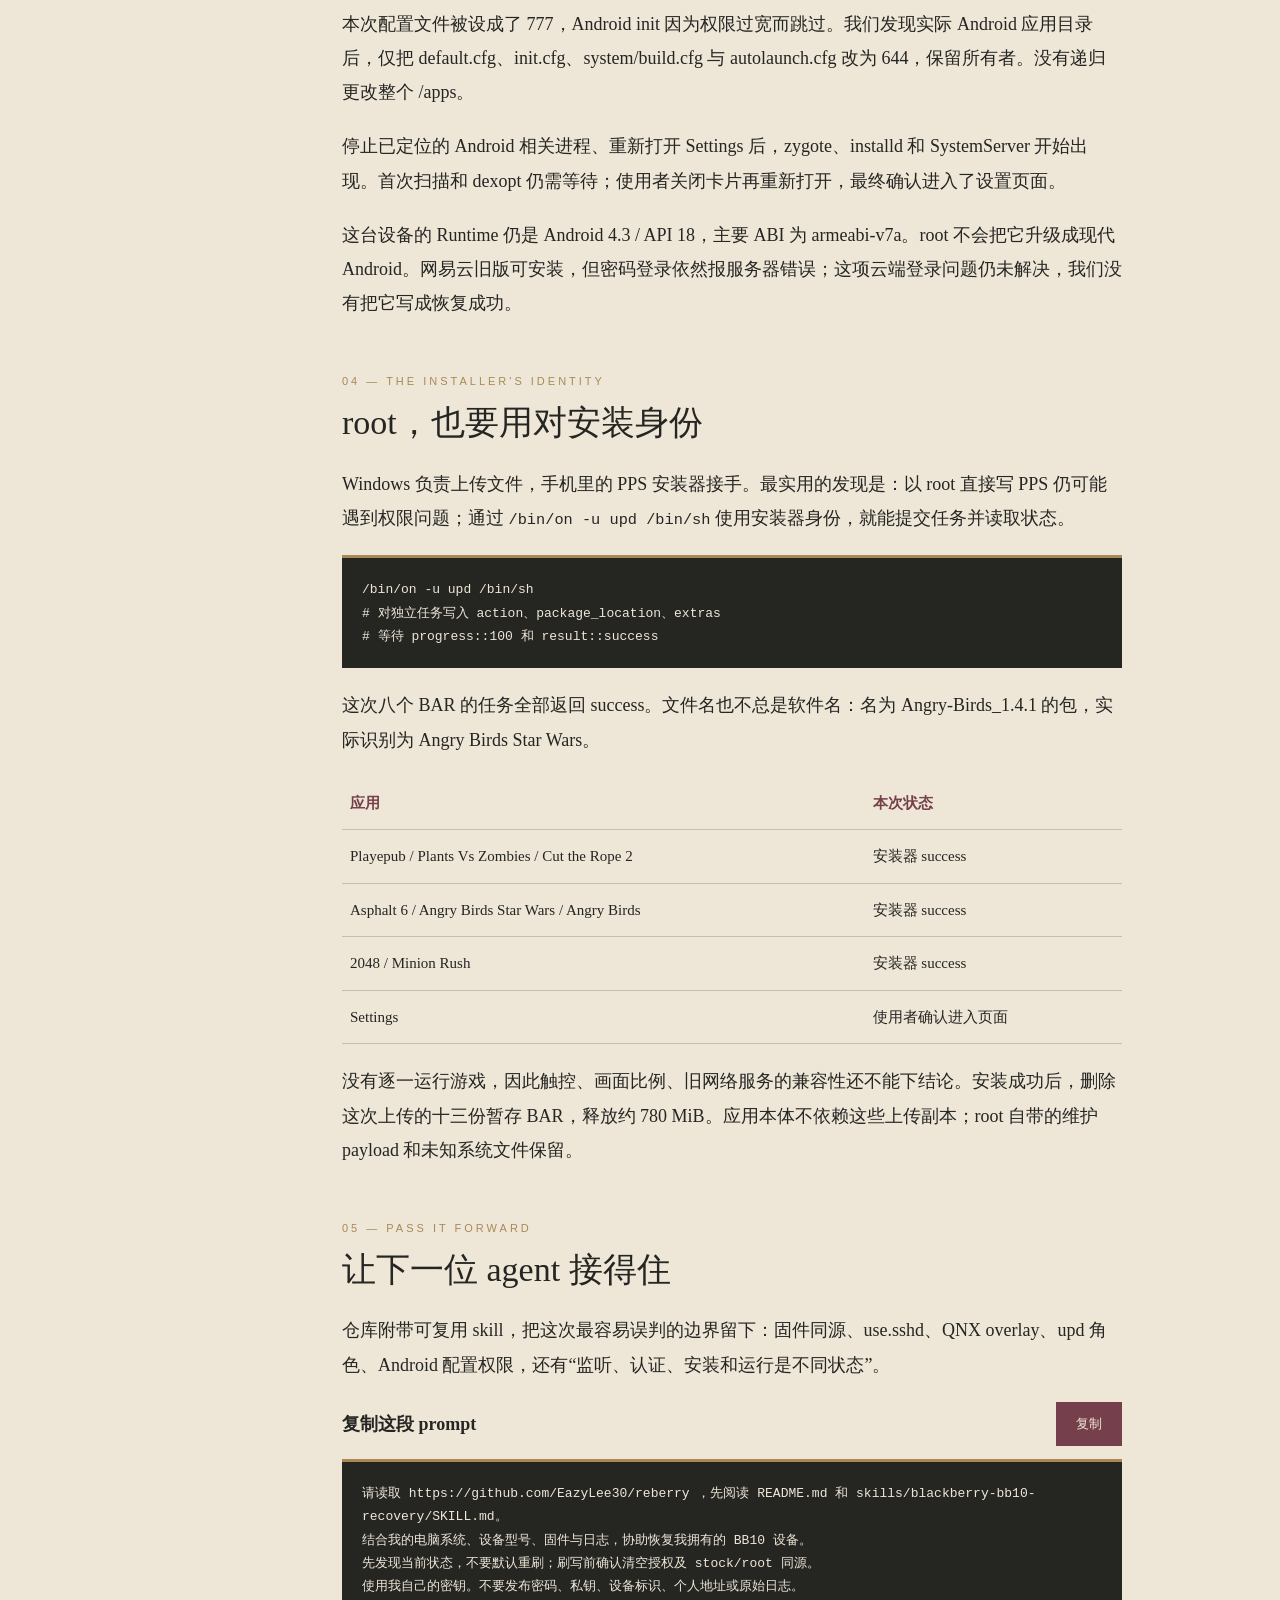
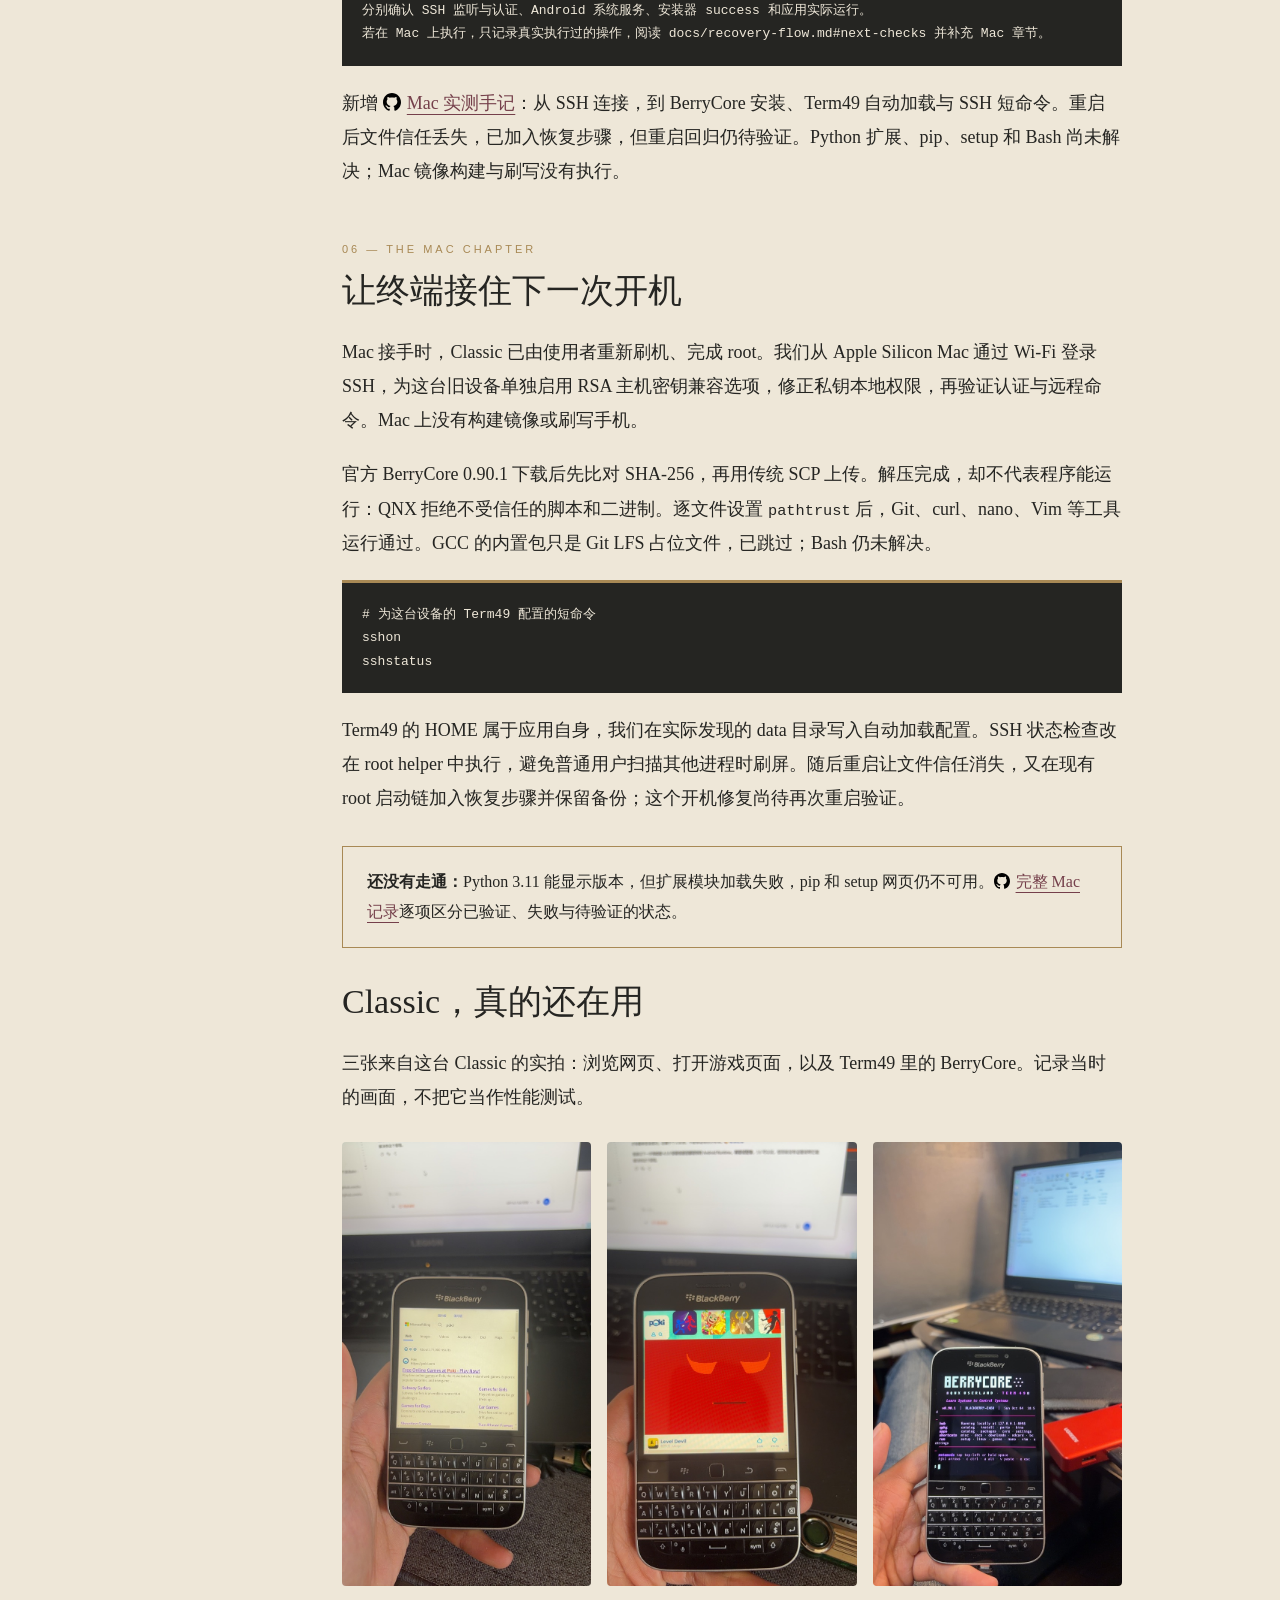
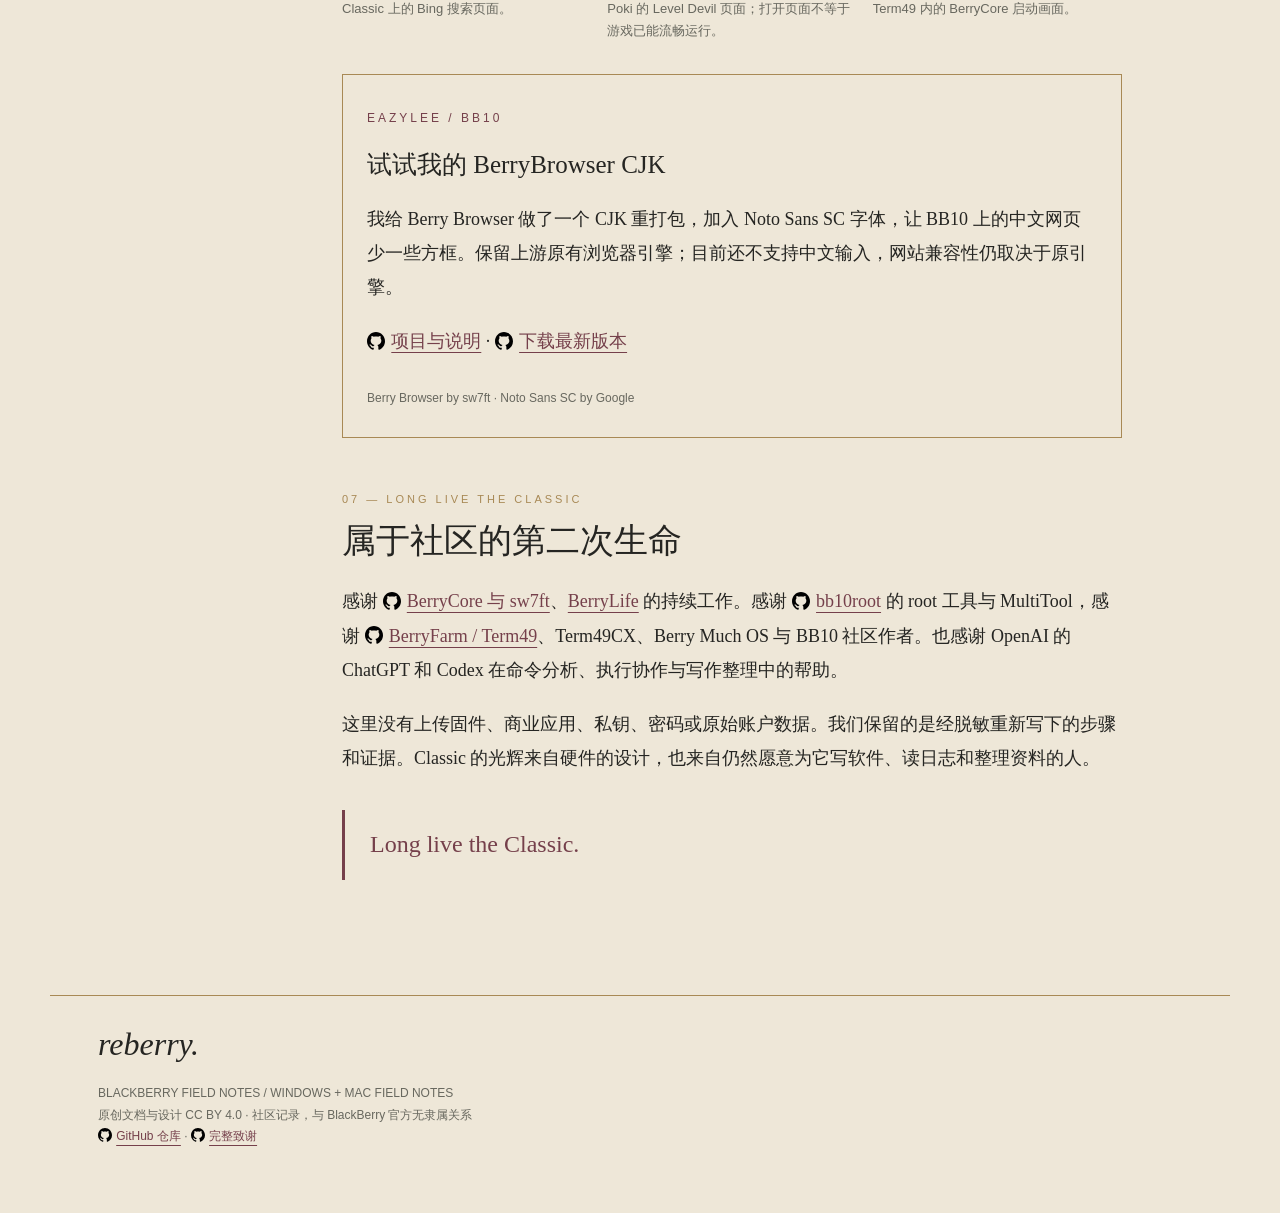
==== commit a4e259d6: "Use official GitHub marks for repository and source links" ====
--- a/site/zh-CN/index.html
+++ b/site/zh-CN/index.html
@@ -1,5 +1,5 @@
 <!doctype html>
-<html lang="zh-CN"><head><meta charset="utf-8"><meta name="viewport" content="width=device-width,initial-scale=1"><title>reberry · 键盘还记得</title><meta name="description" content="黑莓 Classic 的第二次生命：Windows 恢复、Mac SSH、BerryCore 与 Term49 实测手记。"><meta name="theme-color" content="#eee7d8"><link rel="canonical" href="https://eazylee.xyz/reberry/zh-CN/"><link rel="stylesheet" href="../style.css?v=20261011-2">
+<html lang="zh-CN"><head><meta charset="utf-8"><meta name="viewport" content="width=device-width,initial-scale=1"><title>reberry · 键盘还记得</title><meta name="description" content="黑莓 Classic 的第二次生命：Windows 恢复、Mac SSH、BerryCore 与 Term49 实测手记。"><meta name="theme-color" content="#eee7d8"><link rel="canonical" href="https://eazylee.xyz/reberry/zh-CN/"><link rel="stylesheet" href="../style.css?v=20261011-3">
 <meta property="og:type" content="article">
 <meta property="og:site_name" content="reberry">
 <meta property="og:locale" content="zh_CN">
@@ -22,12 +22,12 @@
 <link rel="apple-touch-icon" sizes="180x180" href="/reberry/apple-touch-icon.png">
 <link rel="image_src" href="https://eazylee.xyz/reberry/share-square-v2.png">
 </head>
-<body><header><div class="masthead"><a class="wordmark" href="https://github.com/EazyLee30/reberry">reberry.</a><span>THE CLASSIC JOURNAL · ISSUE 01</span><a href="/">首页 ↗</a></div><nav aria-label="Language" class="languages"><a href="/reberry/" lang="en">English</a> · <a href="/reberry/zh-CN/" lang="zh-CN">简体中文</a> · <a href="/reberry/zh-TW/" lang="zh-TW">繁體中文</a></nav><div class="cover"><span class="eyebrow">BlackBerry · Windows + Mac field notes · 2026.10.11</span><h1>键盘还记得。<br><em>让 Classic 重新回应。</em></h1><p class="dek">一台 Q20，一次从头开始的恢复。把刷机、root、SSH 和漫长的 Android 进度条，写成下一位操作者能够继续的记录。</p><div class="byline">记录 / EazyLee &amp; Codex　　设备 / BLACKBERRY CLASSIC　　阅读 / 约 8 分钟</div><img src="../share-cover-v1.png" width="1200" height="630" style="display:block;width:100%;height:auto;aspect-ratio:1200 / 630;object-fit:contain" alt="奶油白纸面上的 reberry 字标和 Classic 键盘插画"></div></header>
-<main><div class="layout"><aside aria-label="文章目录"><span class="eyebrow">In this issue</span><a href="#begin">01 / 从底座开始</a><a href="#ssh">02 / 22 端口之后</a><a href="#android">03 / 卡住的进度条</a><a href="#install">04 / 安装器的身份</a><a href="#handoff">05 / 给下一位 agent</a><a href="#mac">06 / Mac 实测</a><a href="#credits">07 / 致敬社区</a><p><a href="https://github.com/EazyLee30/reberry">打开仓库 ↗</a></p></aside><article>
+<body><header><div class="masthead"><a class="wordmark github-link" href="https://github.com/EazyLee30/reberry"><img class="github-icon" src="../icons/github-invertocat.svg" width="98" height="96" alt="" aria-hidden="true">reberry.</a><span>THE CLASSIC JOURNAL · ISSUE 01</span><a href="/">首页 ↗</a></div><nav aria-label="Language" class="languages"><a href="/reberry/" lang="en">English</a> · <a href="/reberry/zh-CN/" lang="zh-CN">简体中文</a> · <a href="/reberry/zh-TW/" lang="zh-TW">繁體中文</a></nav><div class="cover"><span class="eyebrow">BlackBerry · Windows + Mac field notes · 2026.10.11</span><h1>键盘还记得。<br><em>让 Classic 重新回应。</em></h1><p class="dek">一台 Q20，一次从头开始的恢复。把刷机、root、SSH 和漫长的 Android 进度条，写成下一位操作者能够继续的记录。</p><div class="byline">记录 / EazyLee &amp; Codex　　设备 / BLACKBERRY CLASSIC　　阅读 / 约 8 分钟</div><img src="../share-cover-v1.png" width="1200" height="630" style="display:block;width:100%;height:auto;aspect-ratio:1200 / 630;object-fit:contain" alt="奶油白纸面上的 reberry 字标和 Classic 键盘插画"></div></header>
+<main><div class="layout"><aside aria-label="文章目录"><span class="eyebrow">In this issue</span><a href="#begin">01 / 从底座开始</a><a href="#ssh">02 / 22 端口之后</a><a href="#android">03 / 卡住的进度条</a><a href="#install">04 / 安装器的身份</a><a href="#handoff">05 / 给下一位 agent</a><a href="#mac">06 / Mac 实测</a><a href="#credits">07 / 致敬社区</a><p><a href="https://github.com/EazyLee30/reberry" class="github-link"><img class="github-icon" src="../icons/github-invertocat.svg" width="98" height="96" alt="" aria-hidden="true">GitHub 仓库</a></p></aside><article>
 <h2 id="begin"><span class="chapter">01 — THE FOUNDATION</span>先把底座恢复干净</h2><p>本次使用者从 <a href="https://bberrylife.github.io/Pages/V3root.html">BerryLife 的 Pre-rooted Autoloaders v3 指南</a>获取工具与刷机资源。该页提供 v3 工具和原厂 ROM 的入口，并注明原作者 Oleksandr；本仓库通过来源页面链接资源，不托管固件。</p><p>Classic 的键盘还好好的，系统却已经失去配合：root 后的 SSH 不稳定，Android 应用又停在加载页面。使用者决定不备份，授权清空重刷。我们回到同一份原厂固件，再建立可解释的状态。</p><p>这次使用适配 Classic 的 Z30 STA100 系列 10.3.3.3216 stock autoloader。Windows 上先刷 stock，再刷由同一来源构建的 AutoRoot v3 用户文件系统，最后刷配套 radio。三次工具都完成，随后 root 更新日志也记录完成。root 镜像不是完整原厂包，同源底座是这条路径的前提。</p><blockquote>先让每一步有证据，再把下一步交给它。</blockquote><p>构建前读取 patch 与启动脚本，比复述一份教程更有用。本次脚本实际检查的是 <code>use.sshd</code>，某些说明中写成 <code>use.ssh</code>。我们启用了 root、SSH 标志，并把自有公钥放进 payload。私钥留在电脑；公开记录里不保存凭据。</p><pre>touch /var/rootdata/use.root
-touch /var/rootdata/use.sshd</pre><p>开机到桌面后，连接 Wi-Fi、打开开发模式，等待后台初始化。固定等待时间可以作参考，但完成与否仍要看服务和日志。完整构建参数与命令见 <a href="https://github.com/EazyLee30/reberry/blob/main/docs/windows-field-notes.md">Windows 操作记录</a>。</p>
+touch /var/rootdata/use.sshd</pre><p>开机到桌面后，连接 Wi-Fi、打开开发模式，等待后台初始化。固定等待时间可以作参考，但完成与否仍要看服务和日志。完整构建参数与命令见 <a href="https://github.com/EazyLee30/reberry/blob/main/docs/recovery-flow.md#stage-01" class="github-link"><img class="github-icon" src="../icons/github-invertocat.svg" width="98" height="96" alt="" aria-hidden="true">Windows 操作记录</a>。</p>
 <h2 id="ssh"><span class="chapter">02 — A SHELL THAT ANSWERS</span>端口打开，只是故事的开始</h2><p>开发模式和 SSH 是不同的接口。早期通过 BB10 MultiTool 建立的连接，还会随连接进程退出而消失。手机端用 Term49 进入 root 后，我们单独启动 SSH，并从 Windows 检查端口和真实认证。</p><pre>__root
-/usr/sbin/sshd -e -f /var/etc/ssh/sshd_config -h /var/etc/ssh/ssh_host_rsa_key</pre><p>最早的错误里有两处手输细节：二进制路径末尾多了斜杠，会得到“Not a directory”；配置项写成 <code>AuthorizedKeyFile</code> 会被拒绝，正确拼写是 <code>AuthorizedKeysFile</code>。主机密钥缺失，则需要检查设备上的密钥路径与权限。</p><p>密钥认证走通后，密码认证又成为单独的问题。只改一个配置开关仍然不够：这台原生服务没有验证成功所需的 root 密码。最后从 BerryCore 包中提取原始 OpenSSH 7.1p2，结合 QNX 的账户 overlay 和路径信任机制，完成了独立服务的密码登录。这个阶段没有先安装整个 BerryCore。</p><div class="note"><strong>历史兼容的代价。</strong>本次替代服务走通的是传统 DES crypt；MD5 尝试失败。DES 只考虑密码前八个字节，保护能力很弱。它作为旧系统排障记录保留，默认仍应使用自有密钥，避免把旧 root SSH 暴露到互联网。<a href="https://github.com/EazyLee30/reberry/blob/main/skills/blackberry-bb10-recovery/references/password-ssh.md">阅读完整限制与重建思路 →</a></div>
+/usr/sbin/sshd -e -f /var/etc/ssh/sshd_config -h /var/etc/ssh/ssh_host_rsa_key</pre><p>最早的错误里有两处手输细节：二进制路径末尾多了斜杠，会得到“Not a directory”；配置项写成 <code>AuthorizedKeyFile</code> 会被拒绝，正确拼写是 <code>AuthorizedKeysFile</code>。主机密钥缺失，则需要检查设备上的密钥路径与权限。</p><p>密钥认证走通后，密码认证又成为单独的问题。只改一个配置开关仍然不够：这台原生服务没有验证成功所需的 root 密码。最后从 BerryCore 包中提取原始 OpenSSH 7.1p2，结合 QNX 的账户 overlay 和路径信任机制，完成了独立服务的密码登录。这个阶段没有先安装整个 BerryCore。</p><div class="note"><strong>历史兼容的代价。</strong>本次替代服务走通的是传统 DES crypt；MD5 尝试失败。DES 只考虑密码前八个字节，保护能力很弱。它作为旧系统排障记录保留，默认仍应使用自有密钥，避免把旧 root SSH 暴露到互联网。<a href="https://github.com/EazyLee30/reberry/blob/main/skills/blackberry-bb10-recovery/references/password-ssh.md" class="github-link"><img class="github-icon" src="../icons/github-invertocat.svg" width="98" height="96" alt="" aria-hidden="true">阅读完整限制与重建思路 →</a></div>
 <h2 id="android"><span class="chapter">03 — BEHIND THE PROGRESS BAR</span>进度条后面，是被拒绝的配置</h2><p>Settings 已安装，却一直卡在后面的进度条。查看进程和系统日志时，Android 的 init 和 resmgr 出现了，zygote 与 system_server 却没有正常启动。真正有方向的日志，是这句：</p><pre>init: skipping insecure file '.../native/default.cfg'
 init: skipping insecure file '.../native/init.cfg'
 init: skipping insecure file '/system/build.cfg'</pre><p>本次配置文件被设成了 777，Android init 因为权限过宽而跳过。我们发现实际 Android 应用目录后，仅把 default.cfg、init.cfg、system/build.cfg 与 autolaunch.cfg 改为 644，保留所有者。没有递归更改整个 /apps。</p><p>停止已定位的 Android 相关进程、重新打开 Settings 后，zygote、installd 和 SystemServer 开始出现。首次扫描和 dexopt 仍需等待；使用者关闭卡片再重新打开，最终确认进入了设置页面。</p><p>这台设备的 Runtime 仍是 Android 4.3 / API 18，主要 ABI 为 armeabi-v7a。root 不会把它升级成现代 Android。网易云旧版可安装，但密码登录依然报服务器错误；这项云端登录问题仍未解决，我们没有把它写成恢复成功。</p>
@@ -39,9 +39,9 @@
 先发现当前状态，不要默认重刷；刷写前确认清空授权及 stock/root 同源。
 使用我自己的密钥。不要发布密码、私钥、设备标识、个人地址或原始日志。
 分别确认 SSH 监听与认证、Android 系统服务、安装器 success 和应用实际运行。
-若在 Mac 上执行，只记录真实执行过的操作，阅读 docs/mac-handoff.md 并补充 Mac 章节。</pre><p>新增 <a href="https://github.com/EazyLee30/reberry/blob/main/docs/mac-field-notes.md">Mac 实测手记</a>：从 SSH 连接，到 BerryCore 安装、Term49 自动加载与 SSH 短命令。重启后文件信任丢失，已加入恢复步骤，但重启回归仍待验证。Python 扩展、pip、setup 和 Bash 尚未解决；Mac 镜像构建与刷写没有执行。</p>
+若在 Mac 上执行，只记录真实执行过的操作，阅读 docs/recovery-flow.md#next-checks 并补充 Mac 章节。</pre><p>新增 <a href="https://github.com/EazyLee30/reberry/blob/main/docs/recovery-flow.md#stage-07" class="github-link"><img class="github-icon" src="../icons/github-invertocat.svg" width="98" height="96" alt="" aria-hidden="true">Mac 实测手记</a>：从 SSH 连接，到 BerryCore 安装、Term49 自动加载与 SSH 短命令。重启后文件信任丢失，已加入恢复步骤，但重启回归仍待验证。Python 扩展、pip、setup 和 Bash 尚未解决；Mac 镜像构建与刷写没有执行。</p>
 <h2 id="mac"><span class="chapter">06 — THE MAC CHAPTER</span>让终端接住下一次开机</h2><p>Mac 接手时，Classic 已由使用者重新刷机、完成 root。我们从 Apple Silicon Mac 通过 Wi-Fi 登录 SSH，为这台旧设备单独启用 RSA 主机密钥兼容选项，修正私钥本地权限，再验证认证与远程命令。Mac 上没有构建镜像或刷写手机。</p><p>官方 BerryCore 0.90.1 下载后先比对 SHA-256，再用传统 SCP 上传。解压完成，却不代表程序能运行：QNX 拒绝不受信任的脚本和二进制。逐文件设置 <code>pathtrust</code> 后，Git、curl、nano、Vim 等工具运行通过。GCC 的内置包只是 Git LFS 占位文件，已跳过；Bash 仍未解决。</p><pre># 为这台设备的 Term49 配置的短命令
 sshon
-sshstatus</pre><p>Term49 的 HOME 属于应用自身，我们在实际发现的 data 目录写入自动加载配置。SSH 状态检查改在 root helper 中执行，避免普通用户扫描其他进程时刷屏。随后重启让文件信任消失，又在现有 root 启动链加入恢复步骤并保留备份；这个开机修复尚待再次重启验证。</p><div class="note"><strong>还没有走通：</strong>Python 3.11 能显示版本，但扩展模块加载失败，pip 和 setup 网页仍不可用。<a href="https://github.com/EazyLee30/reberry/blob/main/docs/mac-field-notes.md">完整 Mac 记录</a>逐项区分已验证、失败与待验证的状态。</div>
-<section class="device-journal" id="device-photos"><h2>Classic，真的还在用</h2><p>三张来自这台 Classic 的实拍：浏览网页、打开游戏页面，以及 Term49 里的 BerryCore。记录当时的画面，不把它当作性能测试。</p><div class="photo-grid"><figure><a href="../photos/classic-browser.jpg"><img src="../photos/classic-browser.jpg" width="665" height="1182" loading="lazy" decoding="async" alt="Classic 上的 Bing 搜索页面。"></a><figcaption>Classic 上的 Bing 搜索页面。</figcaption></figure><figure><a href="../photos/classic-poki.jpg"><img src="../photos/classic-poki.jpg" width="665" height="1182" loading="lazy" decoding="async" alt="Poki 的 Level Devil 页面；打开页面不等于游戏已能流畅运行。"></a><figcaption>Poki 的 Level Devil 页面；打开页面不等于游戏已能流畅运行。</figcaption></figure><figure><a href="../photos/classic-berrycore.jpg"><img src="../photos/classic-berrycore.jpg" width="665" height="1182" loading="lazy" decoding="async" alt="Term49 内的 BerryCore 启动画面。"></a><figcaption>Term49 内的 BerryCore 启动画面。</figcaption></figure></div><div class="browser-feature"><span class="eyebrow">EazyLee / BB10</span><h3>试试我的 BerryBrowser CJK</h3><p>我给 Berry Browser 做了一个 CJK 重打包，加入 Noto Sans SC 字体，让 BB10 上的中文网页少一些方框。保留上游原有浏览器引擎；目前还不支持中文输入，网站兼容性仍取决于原引擎。</p><p><a href="https://github.com/EazyLee30/berrybrowser-cjk">项目与说明 ↗</a> · <a href="https://github.com/EazyLee30/berrybrowser-cjk/releases/latest">下载最新版本 ↗</a></p><small>Berry Browser by sw7ft · Noto Sans SC by Google</small></div></section>
-<h2 id="credits"><span class="chapter">07 — LONG LIVE THE CLASSIC</span>属于社区的第二次生命</h2><p>感谢 <a href="https://github.com/sw7ft/BerryCore">BerryCore 与 sw7ft</a>、<a href="https://bberrylife.github.io/">BerryLife</a> 的持续工作。感谢 <a href="https://github.com/bb10root">bb10root</a> 的 root 工具与 MultiTool，感谢 <a href="https://github.com/BerryFarm/Term49">BerryFarm / Term49</a>、Term49CX、Berry Much OS 与 BB10 社区作者。也感谢 OpenAI 的 ChatGPT 和 Codex 在命令分析、执行协作与写作整理中的帮助。</p><p>这里没有上传固件、商业应用、私钥、密码或原始账户数据。我们保留的是经脱敏重新写下的步骤和证据。Classic 的光辉来自硬件的设计，也来自仍然愿意为它写软件、读日志和整理资料的人。</p><blockquote>Long live the Classic.</blockquote></article></div></main><footer><span class="footer-title">reberry.</span><p>BLACKBERRY FIELD NOTES / WINDOWS + MAC FIELD NOTES<br>原创文档与设计 CC BY 4.0 · 社区记录，与 BlackBerry 官方无隶属关系<br><a href="https://github.com/EazyLee30/reberry">仓库</a> · <a href="https://github.com/EazyLee30/reberry/blob/main/docs/credits.md">完整致谢</a></p></footer><script>document.getElementById('copy').addEventListener('click',async function(){try{await navigator.clipboard.writeText(document.getElementById('prompt').textContent);this.textContent='已复制';}catch(e){this.textContent='请选中文字复制';}});</script></body></html>
+sshstatus</pre><p>Term49 的 HOME 属于应用自身，我们在实际发现的 data 目录写入自动加载配置。SSH 状态检查改在 root helper 中执行，避免普通用户扫描其他进程时刷屏。随后重启让文件信任消失，又在现有 root 启动链加入恢复步骤并保留备份；这个开机修复尚待再次重启验证。</p><div class="note"><strong>还没有走通：</strong>Python 3.11 能显示版本，但扩展模块加载失败，pip 和 setup 网页仍不可用。<a href="https://github.com/EazyLee30/reberry/blob/main/docs/recovery-flow.md#stage-07" class="github-link"><img class="github-icon" src="../icons/github-invertocat.svg" width="98" height="96" alt="" aria-hidden="true">完整 Mac 记录</a>逐项区分已验证、失败与待验证的状态。</div>
+<section class="device-journal" id="device-photos"><h2>Classic，真的还在用</h2><p>三张来自这台 Classic 的实拍：浏览网页、打开游戏页面，以及 Term49 里的 BerryCore。记录当时的画面，不把它当作性能测试。</p><div class="photo-grid"><figure><a href="../photos/classic-browser.jpg"><img src="../photos/classic-browser.jpg" width="665" height="1182" loading="lazy" decoding="async" alt="Classic 上的 Bing 搜索页面。"></a><figcaption>Classic 上的 Bing 搜索页面。</figcaption></figure><figure><a href="../photos/classic-poki.jpg"><img src="../photos/classic-poki.jpg" width="665" height="1182" loading="lazy" decoding="async" alt="Poki 的 Level Devil 页面；打开页面不等于游戏已能流畅运行。"></a><figcaption>Poki 的 Level Devil 页面；打开页面不等于游戏已能流畅运行。</figcaption></figure><figure><a href="../photos/classic-berrycore.jpg"><img src="../photos/classic-berrycore.jpg" width="665" height="1182" loading="lazy" decoding="async" alt="Term49 内的 BerryCore 启动画面。"></a><figcaption>Term49 内的 BerryCore 启动画面。</figcaption></figure></div><div class="browser-feature"><span class="eyebrow">EazyLee / BB10</span><h3>试试我的 BerryBrowser CJK</h3><p>我给 Berry Browser 做了一个 CJK 重打包，加入 Noto Sans SC 字体，让 BB10 上的中文网页少一些方框。保留上游原有浏览器引擎；目前还不支持中文输入，网站兼容性仍取决于原引擎。</p><p><a href="https://github.com/EazyLee30/berrybrowser-cjk" class="github-link"><img class="github-icon" src="../icons/github-invertocat.svg" width="98" height="96" alt="" aria-hidden="true">项目与说明</a> · <a href="https://github.com/EazyLee30/berrybrowser-cjk/releases/latest" class="github-link"><img class="github-icon" src="../icons/github-invertocat.svg" width="98" height="96" alt="" aria-hidden="true">下载最新版本</a></p><small>Berry Browser by sw7ft · Noto Sans SC by Google</small></div></section>
+<h2 id="credits"><span class="chapter">07 — LONG LIVE THE CLASSIC</span>属于社区的第二次生命</h2><p>感谢 <a href="https://github.com/sw7ft/BerryCore" class="github-link"><img class="github-icon" src="../icons/github-invertocat.svg" width="98" height="96" alt="" aria-hidden="true">BerryCore 与 sw7ft</a>、<a href="https://bberrylife.github.io/">BerryLife</a> 的持续工作。感谢 <a href="https://github.com/bb10root" class="github-link"><img class="github-icon" src="../icons/github-invertocat.svg" width="98" height="96" alt="" aria-hidden="true">bb10root</a> 的 root 工具与 MultiTool，感谢 <a href="https://github.com/BerryFarm/Term49" class="github-link"><img class="github-icon" src="../icons/github-invertocat.svg" width="98" height="96" alt="" aria-hidden="true">BerryFarm / Term49</a>、Term49CX、Berry Much OS 与 BB10 社区作者。也感谢 OpenAI 的 ChatGPT 和 Codex 在命令分析、执行协作与写作整理中的帮助。</p><p>这里没有上传固件、商业应用、私钥、密码或原始账户数据。我们保留的是经脱敏重新写下的步骤和证据。Classic 的光辉来自硬件的设计，也来自仍然愿意为它写软件、读日志和整理资料的人。</p><blockquote>Long live the Classic.</blockquote></article></div></main><footer><span class="footer-title">reberry.</span><p>BLACKBERRY FIELD NOTES / WINDOWS + MAC FIELD NOTES<br>原创文档与设计 CC BY 4.0 · 社区记录，与 BlackBerry 官方无隶属关系<br><a href="https://github.com/EazyLee30/reberry" class="github-link"><img class="github-icon" src="../icons/github-invertocat.svg" width="98" height="96" alt="" aria-hidden="true">GitHub 仓库</a> · <a href="https://github.com/EazyLee30/reberry/blob/main/docs/credits.md" class="github-link"><img class="github-icon" src="../icons/github-invertocat.svg" width="98" height="96" alt="" aria-hidden="true">完整致谢</a></p></footer><script>document.getElementById('copy').addEventListener('click',async function(){try{await navigator.clipboard.writeText(document.getElementById('prompt').textContent);this.textContent='已复制';}catch(e){this.textContent='请选中文字复制';}});</script></body></html>
--- a/site/style.css
+++ b/site/style.css
@@ -12,3 +12,6 @@
 
 /* Device photographs retain their original proportions. */
 .photo-grid{display:grid;grid-template-columns:repeat(3,minmax(0,1fr));gap:16px;margin:28px 0}.photo-grid figure{margin:0;min-width:0}.photo-grid img{display:block;width:100%;height:auto;aspect-ratio:665 / 1182;border-radius:4px}.photo-grid figcaption{font:13px/1.7 Arial,sans-serif;color:var(--muted);margin-top:12px}.browser-feature{padding:24px;border:1px solid var(--brass);margin:32px 0}.browser-feature h3{font-size:25px;font-weight:400;line-height:1.4;margin:14px 0}.browser-feature small{font:12px/1.6 Arial,sans-serif;color:var(--muted)}@media(max-width:600px){.photo-grid{grid-template-columns:1fr;gap:28px}.photo-grid figure{max-width:340px;margin-inline:auto}.browser-feature{padding:18px}}
+
+/* Official GitHub mark, kept black and at its original proportions. */
+a .github-icon{display:inline-block;width:1em;height:auto;max-width:none;vertical-align:-.12em;margin:0 .35em 0 0;aspect-ratio:98 / 96;object-fit:contain}.wordmark .github-icon{width:18px;vertical-align:0;margin-right:8px}.github-link{overflow-wrap:anywhere}aside a.github-link{min-height:44px}footer .github-icon{width:14px}
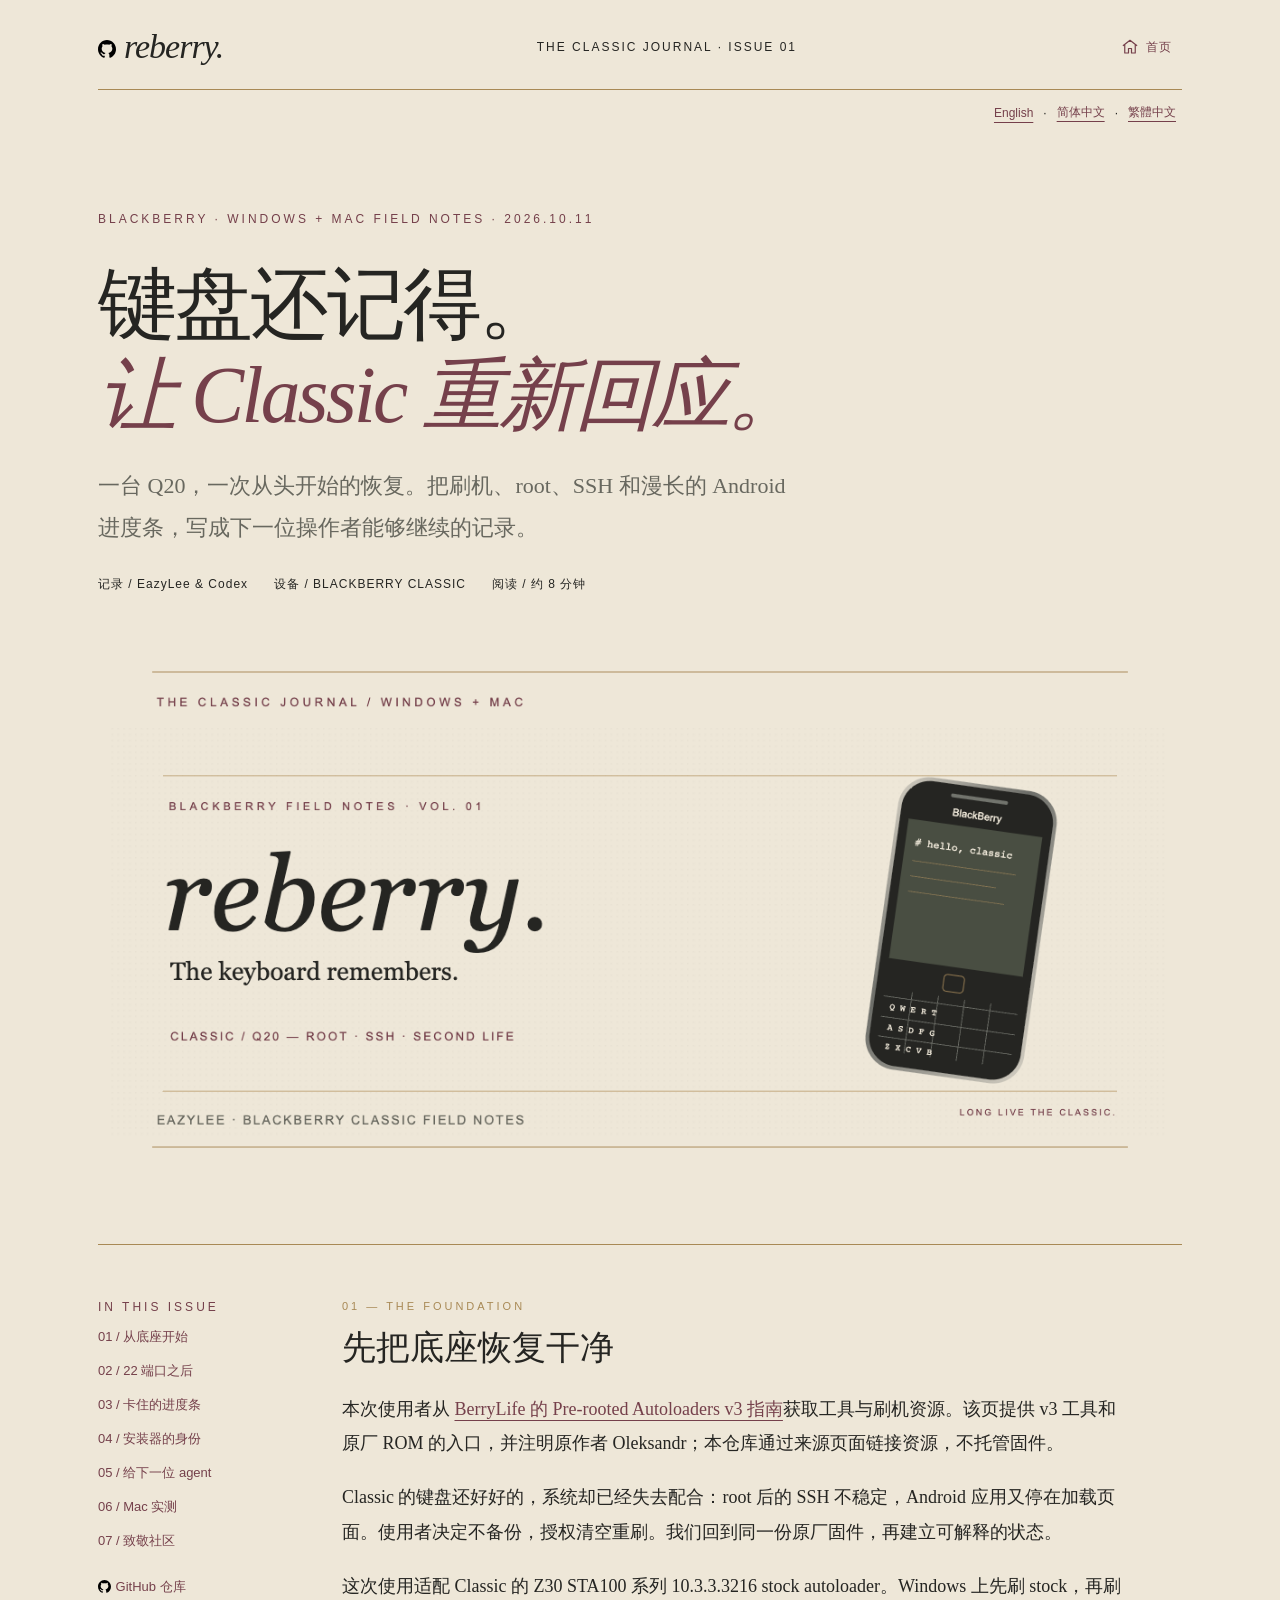
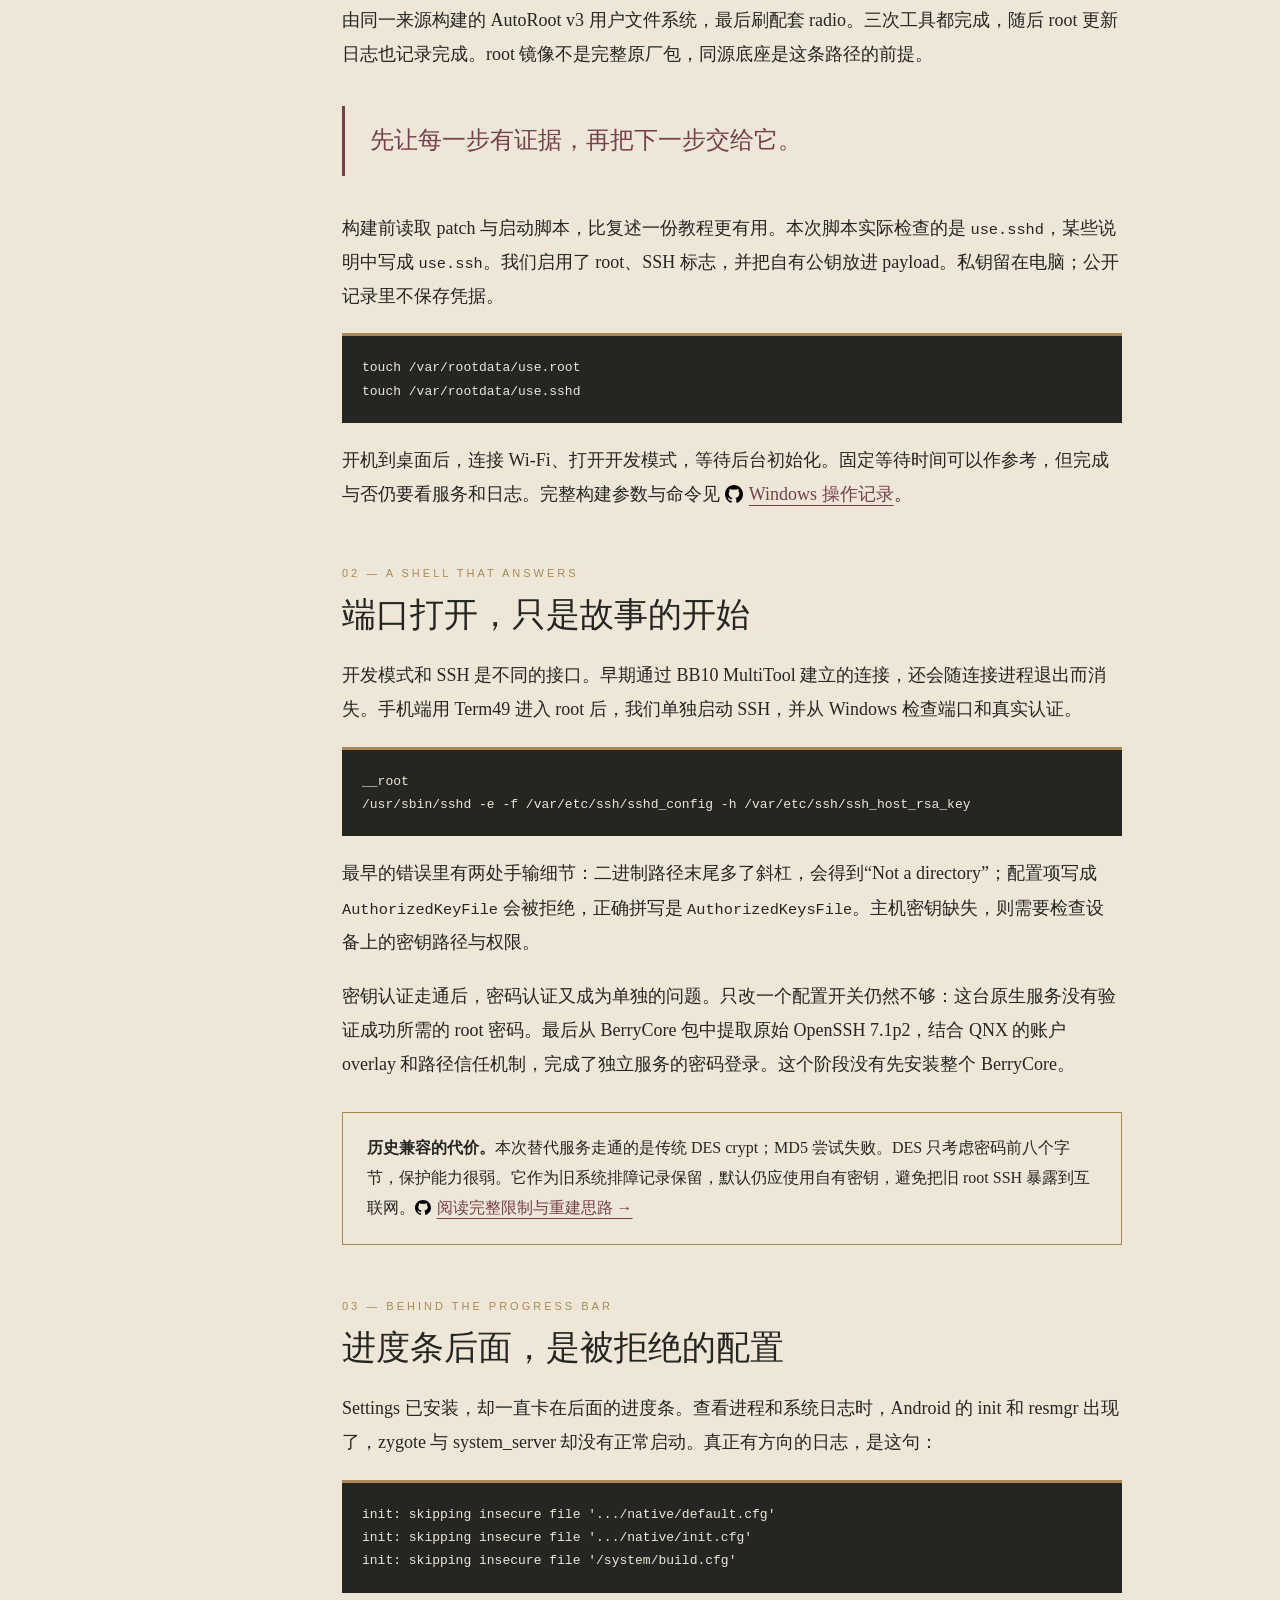
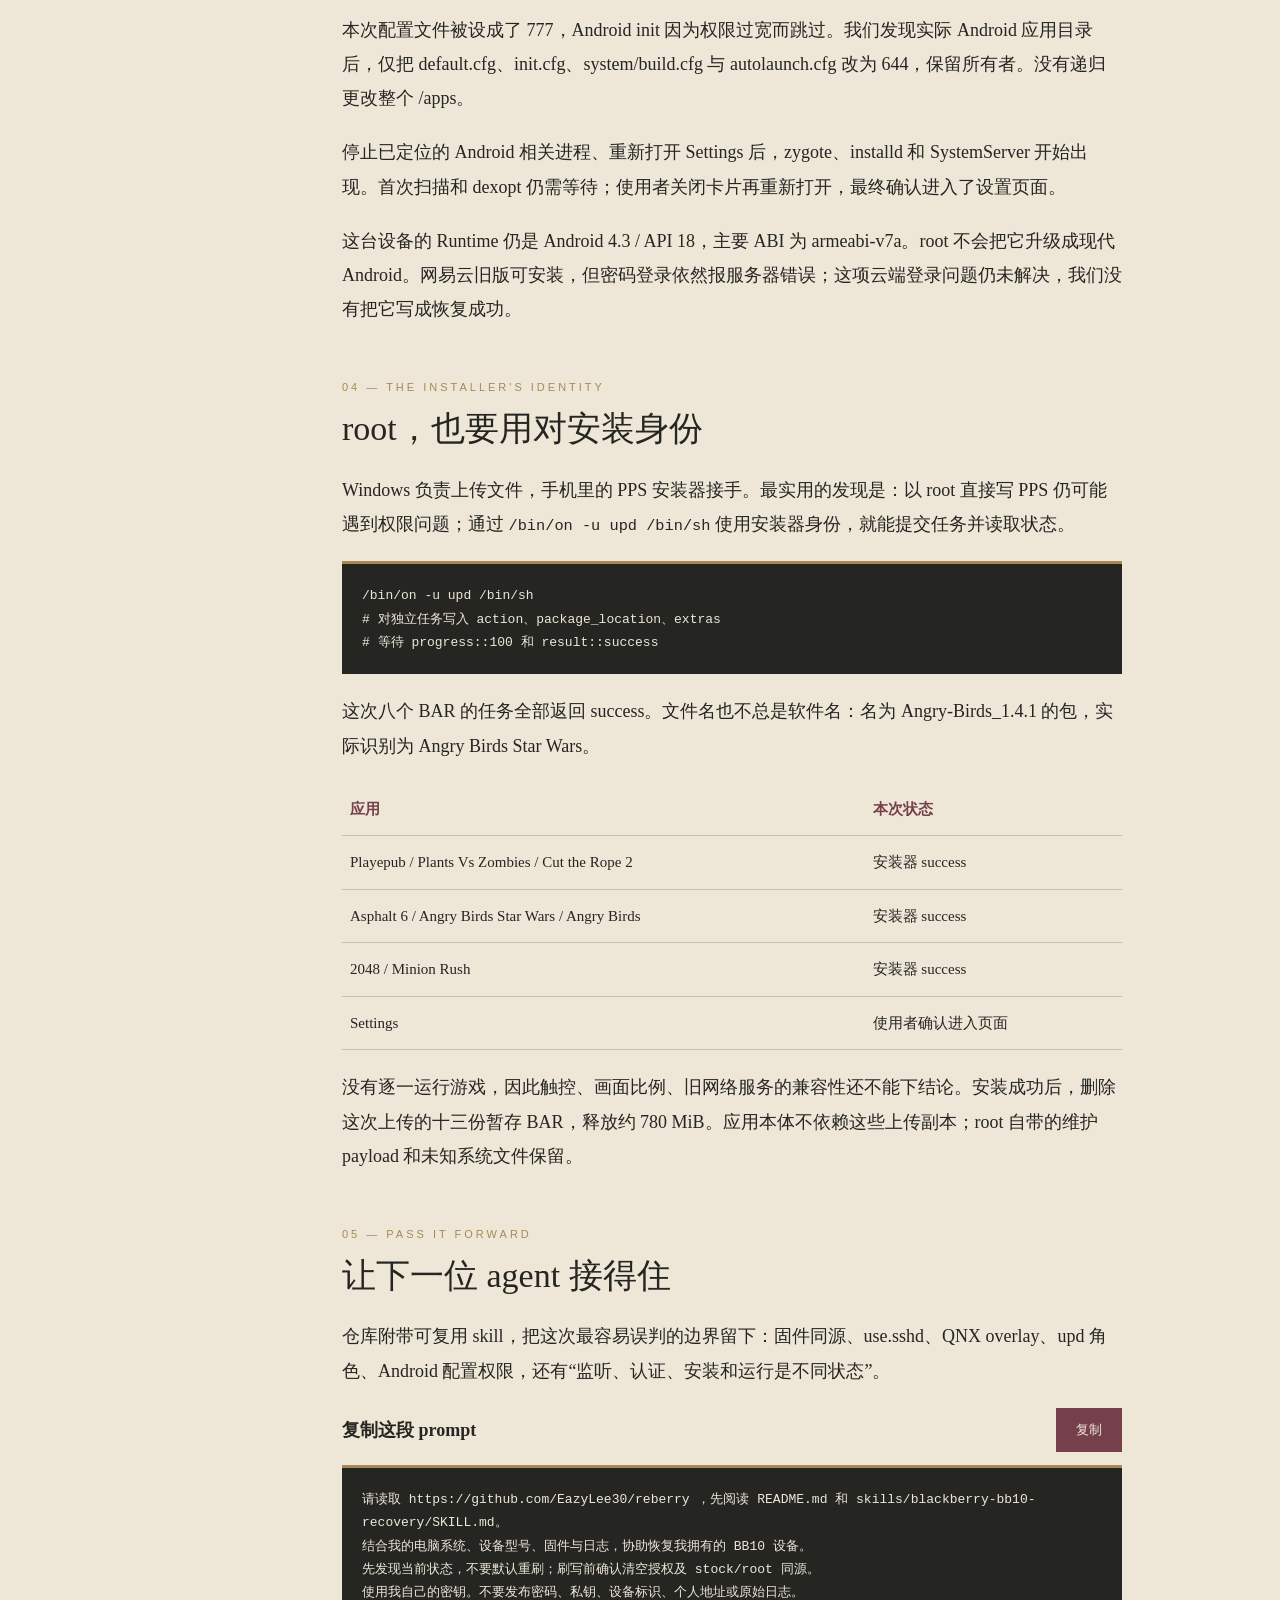
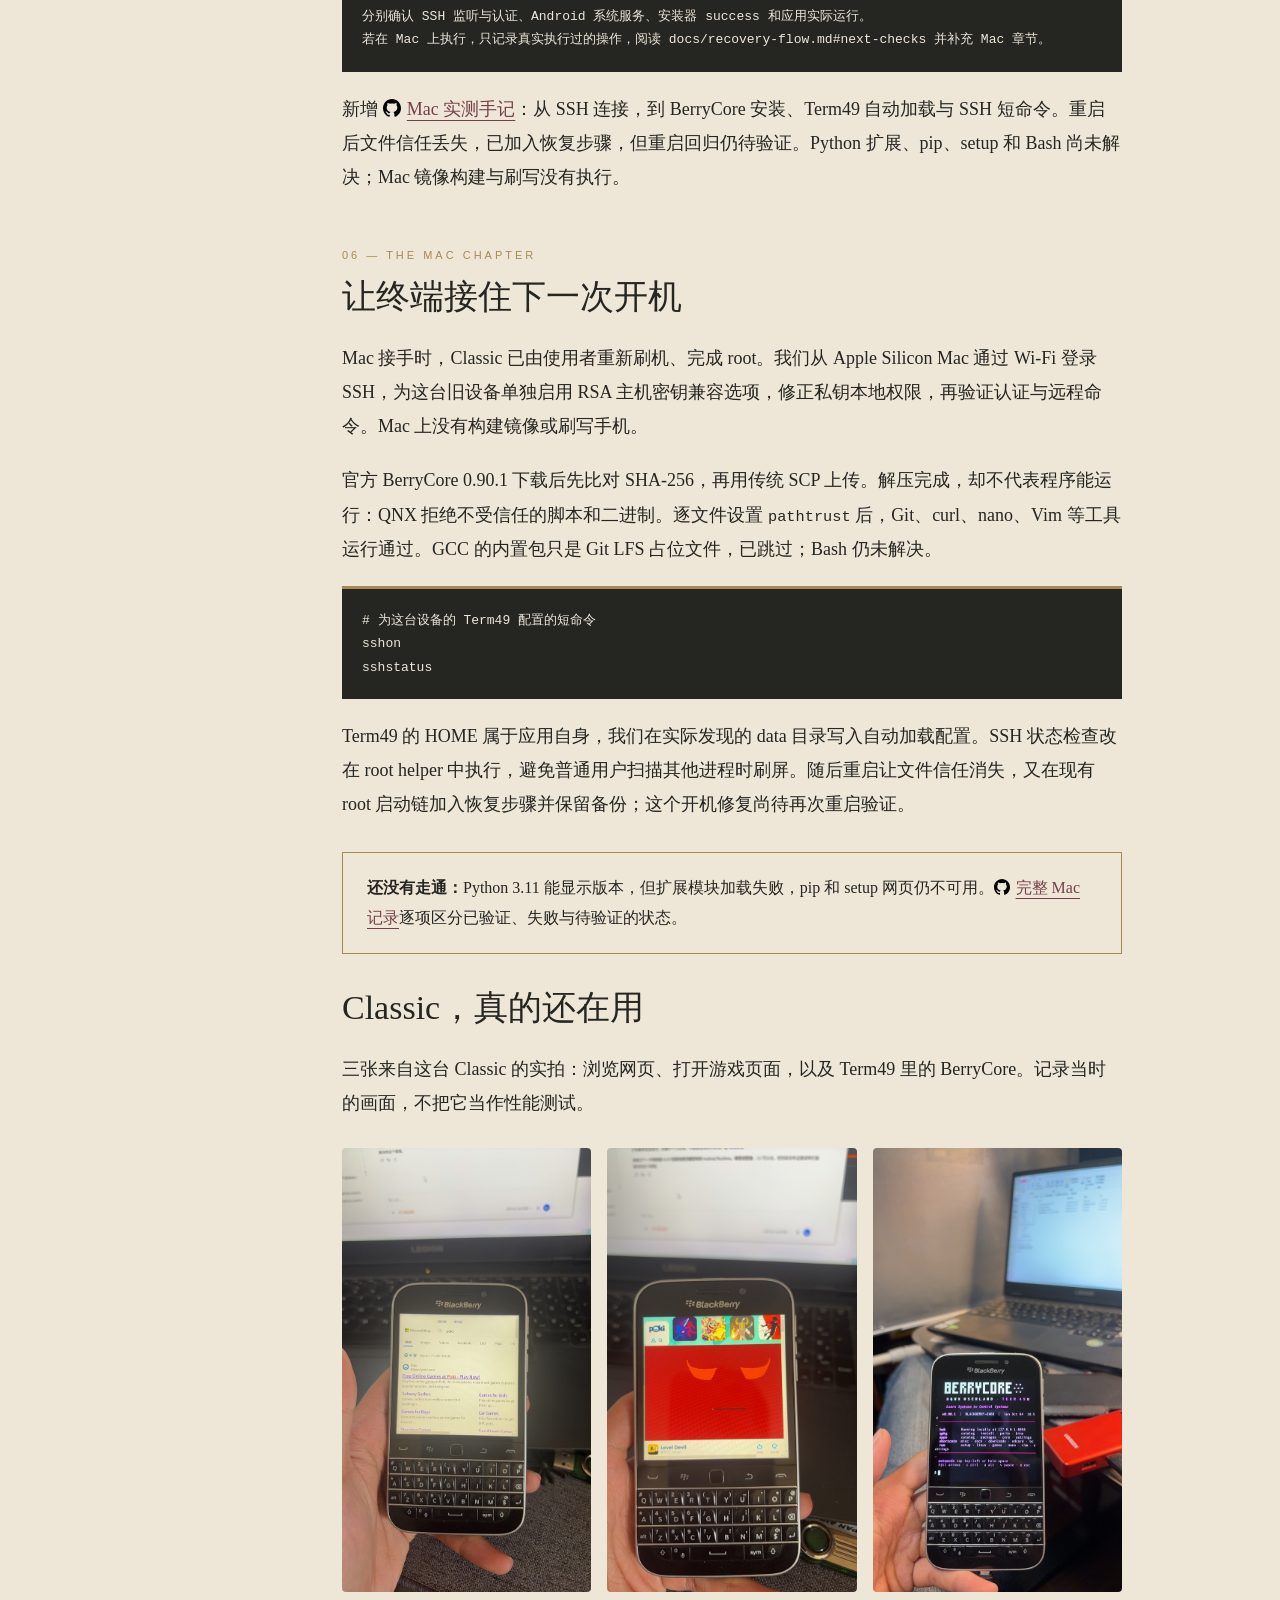
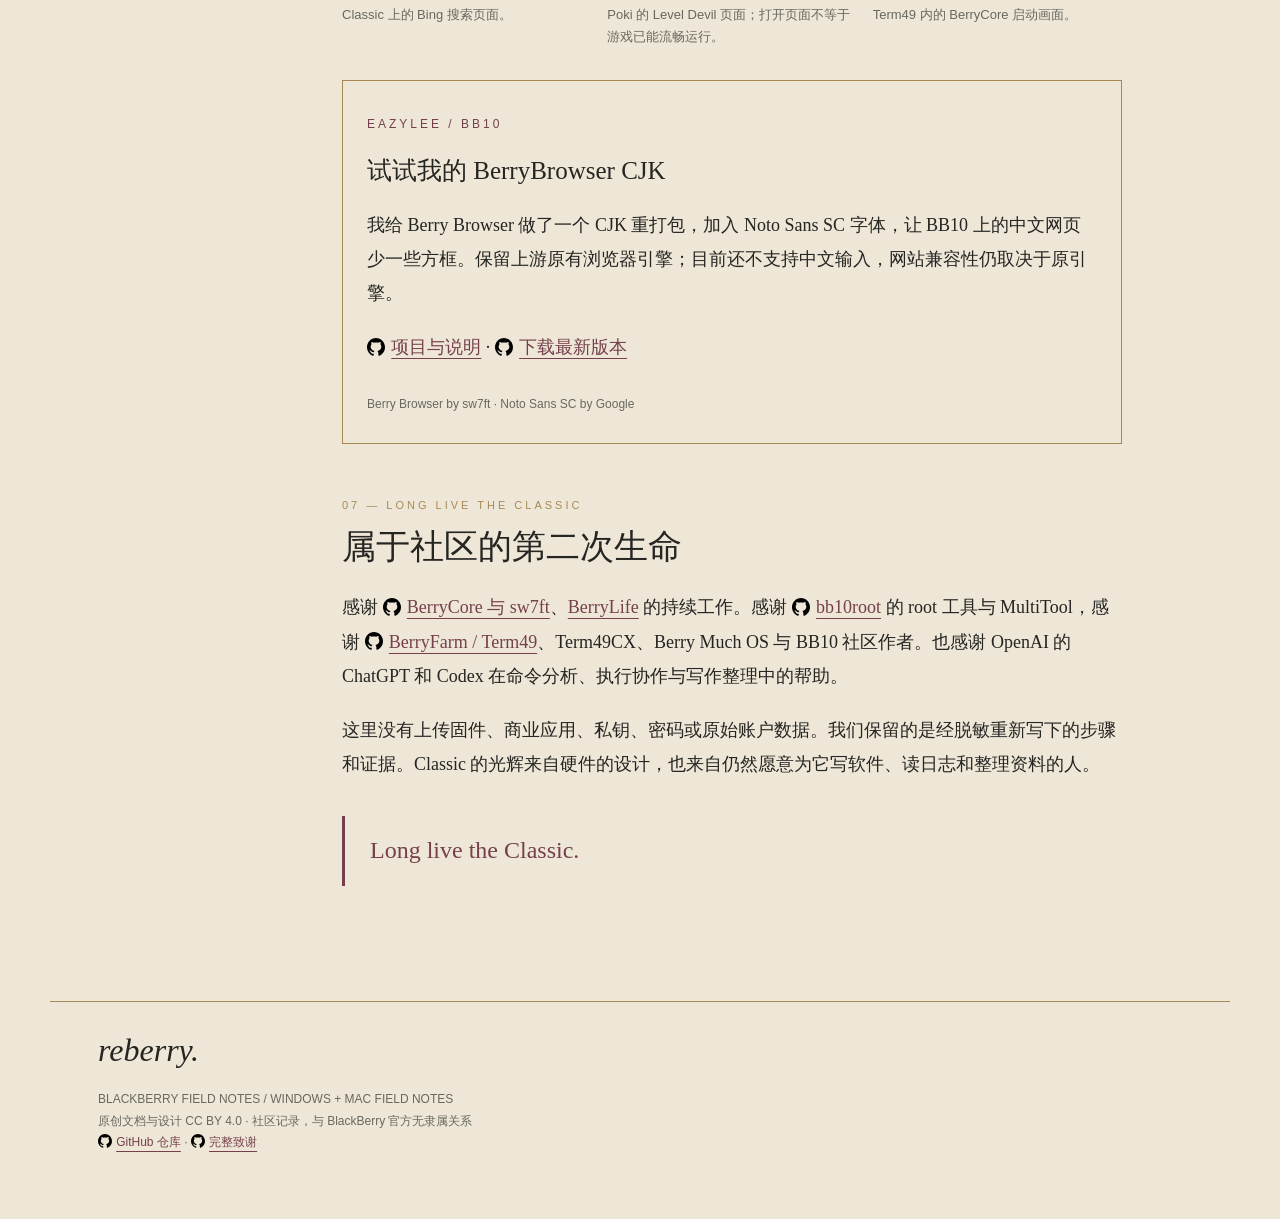
==== commit 93a533c1: "Replace Home arrow with a clear house icon and accessible navigation" ====
--- a/site/zh-CN/index.html
+++ b/site/zh-CN/index.html
@@ -1,5 +1,5 @@
 <!doctype html>
-<html lang="zh-CN"><head><meta charset="utf-8"><meta name="viewport" content="width=device-width,initial-scale=1"><title>reberry · 键盘还记得</title><meta name="description" content="黑莓 Classic 的第二次生命：Windows 恢复、Mac SSH、BerryCore 与 Term49 实测手记。"><meta name="theme-color" content="#eee7d8"><link rel="canonical" href="https://eazylee.xyz/reberry/zh-CN/"><link rel="stylesheet" href="../style.css?v=20261011-3">
+<html lang="zh-CN"><head><meta charset="utf-8"><meta name="viewport" content="width=device-width,initial-scale=1"><title>reberry · 键盘还记得</title><meta name="description" content="黑莓 Classic 的第二次生命：Windows 恢复、Mac SSH、BerryCore 与 Term49 实测手记。"><meta name="theme-color" content="#eee7d8"><link rel="canonical" href="https://eazylee.xyz/reberry/zh-CN/"><link rel="stylesheet" href="../style.css?v=20261011-4">
 <meta property="og:type" content="article">
 <meta property="og:site_name" content="reberry">
 <meta property="og:locale" content="zh_CN">
@@ -22,7 +22,7 @@
 <link rel="apple-touch-icon" sizes="180x180" href="/reberry/apple-touch-icon.png">
 <link rel="image_src" href="https://eazylee.xyz/reberry/share-square-v2.png">
 </head>
-<body><header><div class="masthead"><a class="wordmark github-link" href="https://github.com/EazyLee30/reberry"><img class="github-icon" src="../icons/github-invertocat.svg" width="98" height="96" alt="" aria-hidden="true">reberry.</a><span>THE CLASSIC JOURNAL · ISSUE 01</span><a href="/">首页 ↗</a></div><nav aria-label="Language" class="languages"><a href="/reberry/" lang="en">English</a> · <a href="/reberry/zh-CN/" lang="zh-CN">简体中文</a> · <a href="/reberry/zh-TW/" lang="zh-TW">繁體中文</a></nav><div class="cover"><span class="eyebrow">BlackBerry · Windows + Mac field notes · 2026.10.11</span><h1>键盘还记得。<br><em>让 Classic 重新回应。</em></h1><p class="dek">一台 Q20，一次从头开始的恢复。把刷机、root、SSH 和漫长的 Android 进度条，写成下一位操作者能够继续的记录。</p><div class="byline">记录 / EazyLee &amp; Codex　　设备 / BLACKBERRY CLASSIC　　阅读 / 约 8 分钟</div><img src="../share-cover-v1.png" width="1200" height="630" style="display:block;width:100%;height:auto;aspect-ratio:1200 / 630;object-fit:contain" alt="奶油白纸面上的 reberry 字标和 Classic 键盘插画"></div></header>
+<body><header><div class="masthead"><a class="wordmark github-link" href="https://github.com/EazyLee30/reberry"><img class="github-icon" src="../icons/github-invertocat.svg" width="98" height="96" alt="" aria-hidden="true">reberry.</a><span>THE CLASSIC JOURNAL · ISSUE 01</span><a class="home-link" href="/" aria-label="返回 EazyLee 博客首页"><svg class="home-icon" width="18" height="18" viewBox="0 0 24 24" fill="none" stroke="currentColor" stroke-width="1.6" stroke-linecap="round" stroke-linejoin="round" aria-hidden="true" focusable="false"><path d="m3 10 9-7 9 7M5 9v11h5v-6h4v6h5V9"/></svg><span>首页</span></a></div><nav aria-label="Language" class="languages"><a href="/reberry/" lang="en">English</a> · <a href="/reberry/zh-CN/" lang="zh-CN">简体中文</a> · <a href="/reberry/zh-TW/" lang="zh-TW">繁體中文</a></nav><div class="cover"><span class="eyebrow">BlackBerry · Windows + Mac field notes · 2026.10.11</span><h1>键盘还记得。<br><em>让 Classic 重新回应。</em></h1><p class="dek">一台 Q20，一次从头开始的恢复。把刷机、root、SSH 和漫长的 Android 进度条，写成下一位操作者能够继续的记录。</p><div class="byline">记录 / EazyLee &amp; Codex　　设备 / BLACKBERRY CLASSIC　　阅读 / 约 8 分钟</div><img src="../share-cover-v1.png" width="1200" height="630" style="display:block;width:100%;height:auto;aspect-ratio:1200 / 630;object-fit:contain" alt="奶油白纸面上的 reberry 字标和 Classic 键盘插画"></div></header>
 <main><div class="layout"><aside aria-label="文章目录"><span class="eyebrow">In this issue</span><a href="#begin">01 / 从底座开始</a><a href="#ssh">02 / 22 端口之后</a><a href="#android">03 / 卡住的进度条</a><a href="#install">04 / 安装器的身份</a><a href="#handoff">05 / 给下一位 agent</a><a href="#mac">06 / Mac 实测</a><a href="#credits">07 / 致敬社区</a><p><a href="https://github.com/EazyLee30/reberry" class="github-link"><img class="github-icon" src="../icons/github-invertocat.svg" width="98" height="96" alt="" aria-hidden="true">GitHub 仓库</a></p></aside><article>
 <h2 id="begin"><span class="chapter">01 — THE FOUNDATION</span>先把底座恢复干净</h2><p>本次使用者从 <a href="https://bberrylife.github.io/Pages/V3root.html">BerryLife 的 Pre-rooted Autoloaders v3 指南</a>获取工具与刷机资源。该页提供 v3 工具和原厂 ROM 的入口，并注明原作者 Oleksandr；本仓库通过来源页面链接资源，不托管固件。</p><p>Classic 的键盘还好好的，系统却已经失去配合：root 后的 SSH 不稳定，Android 应用又停在加载页面。使用者决定不备份，授权清空重刷。我们回到同一份原厂固件，再建立可解释的状态。</p><p>这次使用适配 Classic 的 Z30 STA100 系列 10.3.3.3216 stock autoloader。Windows 上先刷 stock，再刷由同一来源构建的 AutoRoot v3 用户文件系统，最后刷配套 radio。三次工具都完成，随后 root 更新日志也记录完成。root 镜像不是完整原厂包，同源底座是这条路径的前提。</p><blockquote>先让每一步有证据，再把下一步交给它。</blockquote><p>构建前读取 patch 与启动脚本，比复述一份教程更有用。本次脚本实际检查的是 <code>use.sshd</code>，某些说明中写成 <code>use.ssh</code>。我们启用了 root、SSH 标志，并把自有公钥放进 payload。私钥留在电脑；公开记录里不保存凭据。</p><pre>touch /var/rootdata/use.root
 touch /var/rootdata/use.sshd</pre><p>开机到桌面后，连接 Wi-Fi、打开开发模式，等待后台初始化。固定等待时间可以作参考，但完成与否仍要看服务和日志。完整构建参数与命令见 <a href="https://github.com/EazyLee30/reberry/blob/main/docs/recovery-flow.md#stage-01" class="github-link"><img class="github-icon" src="../icons/github-invertocat.svg" width="98" height="96" alt="" aria-hidden="true">Windows 操作记录</a>。</p>
--- a/site/style.css
+++ b/site/style.css
@@ -15,3 +15,5 @@
 
 /* Official GitHub mark, kept black and at its original proportions. */
 a .github-icon{display:inline-block;width:1em;height:auto;max-width:none;vertical-align:-.12em;margin:0 .35em 0 0;aspect-ratio:98 / 96;object-fit:contain}.wordmark .github-icon{width:18px;vertical-align:0;margin-right:8px}.github-link{overflow-wrap:anywhere}aside a.github-link{min-height:44px}footer .github-icon{width:14px}
+
+.masthead .home-link{display:inline-flex;align-items:center;justify-content:center;gap:7px;min-height:44px;padding:6px 10px;border:1px solid transparent;border-radius:6px;font:12px/1.4 Arial,sans-serif;letter-spacing:.3px;text-decoration:none;white-space:nowrap}.home-link .home-icon{display:block;flex:none;width:18px;height:18px}.home-link:hover{background:#75404b0a;border-color:var(--brass)}.home-link:active{background:#75404b16}
